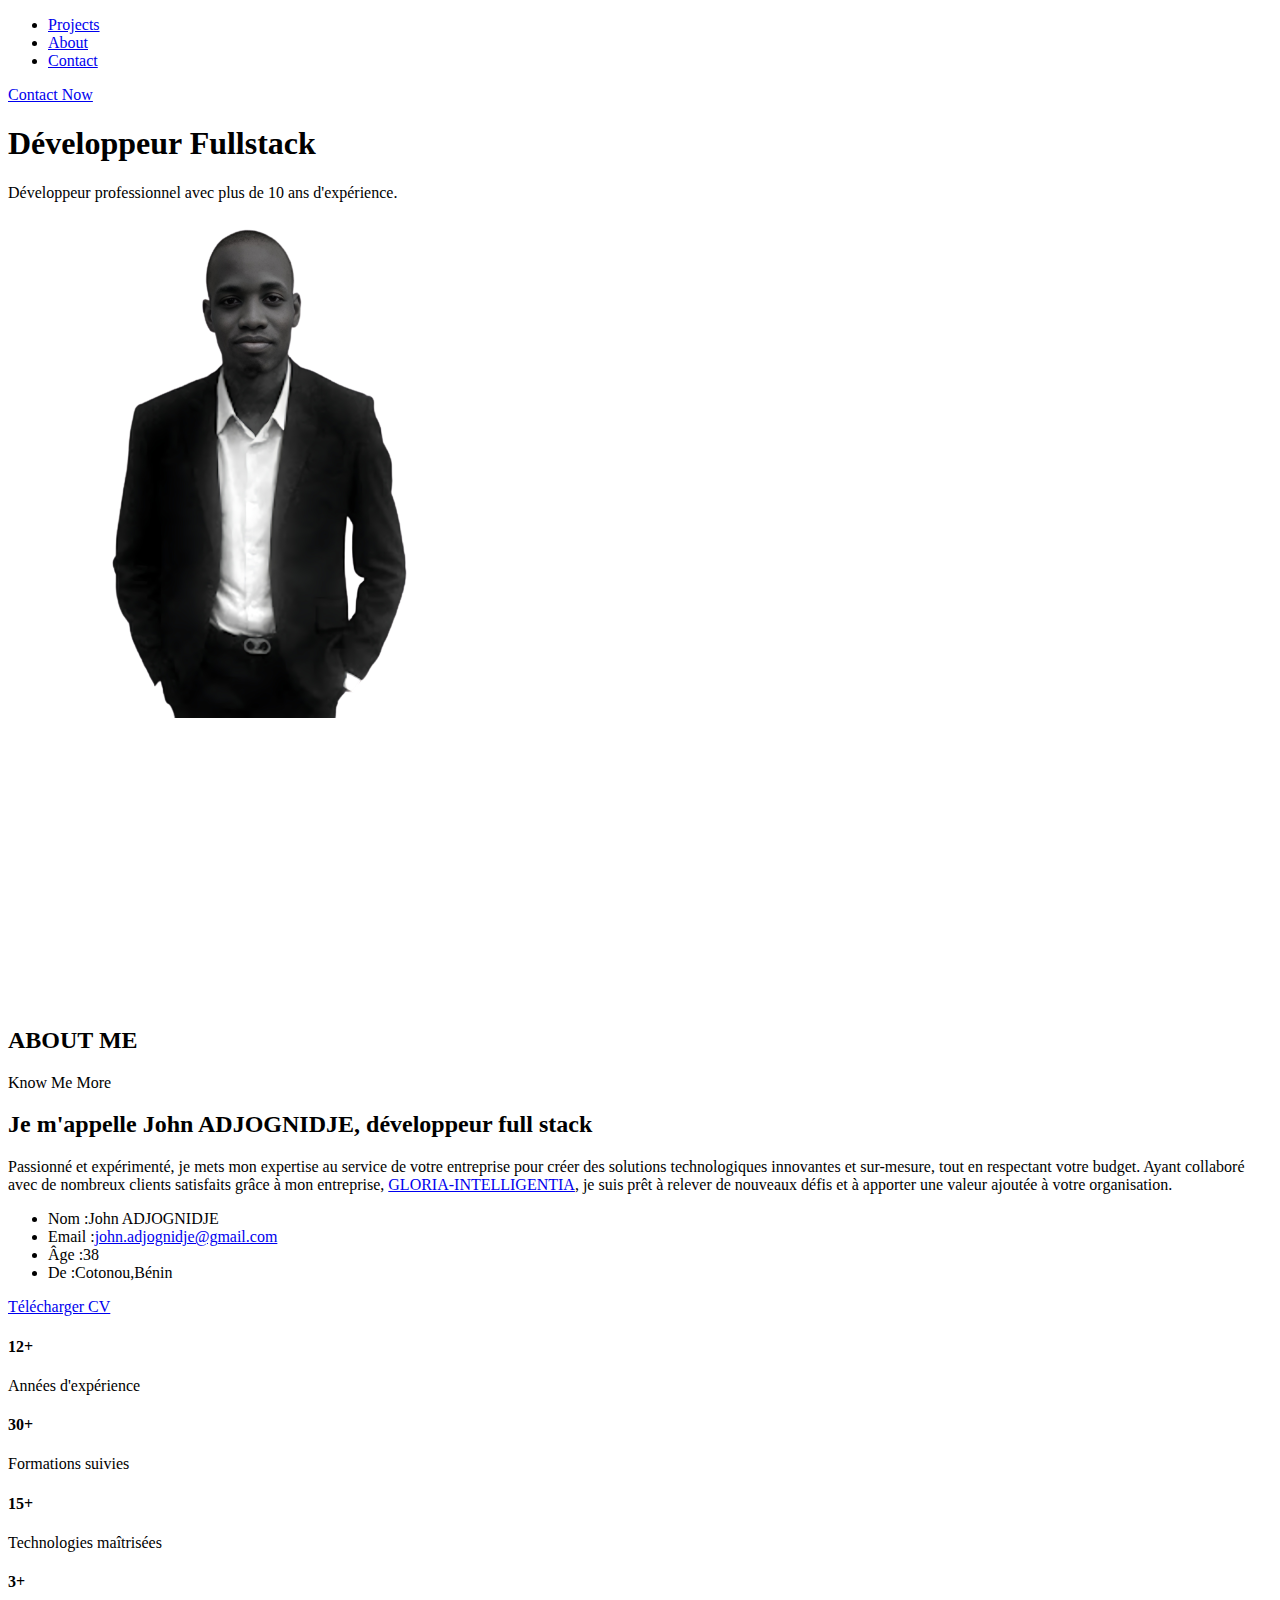
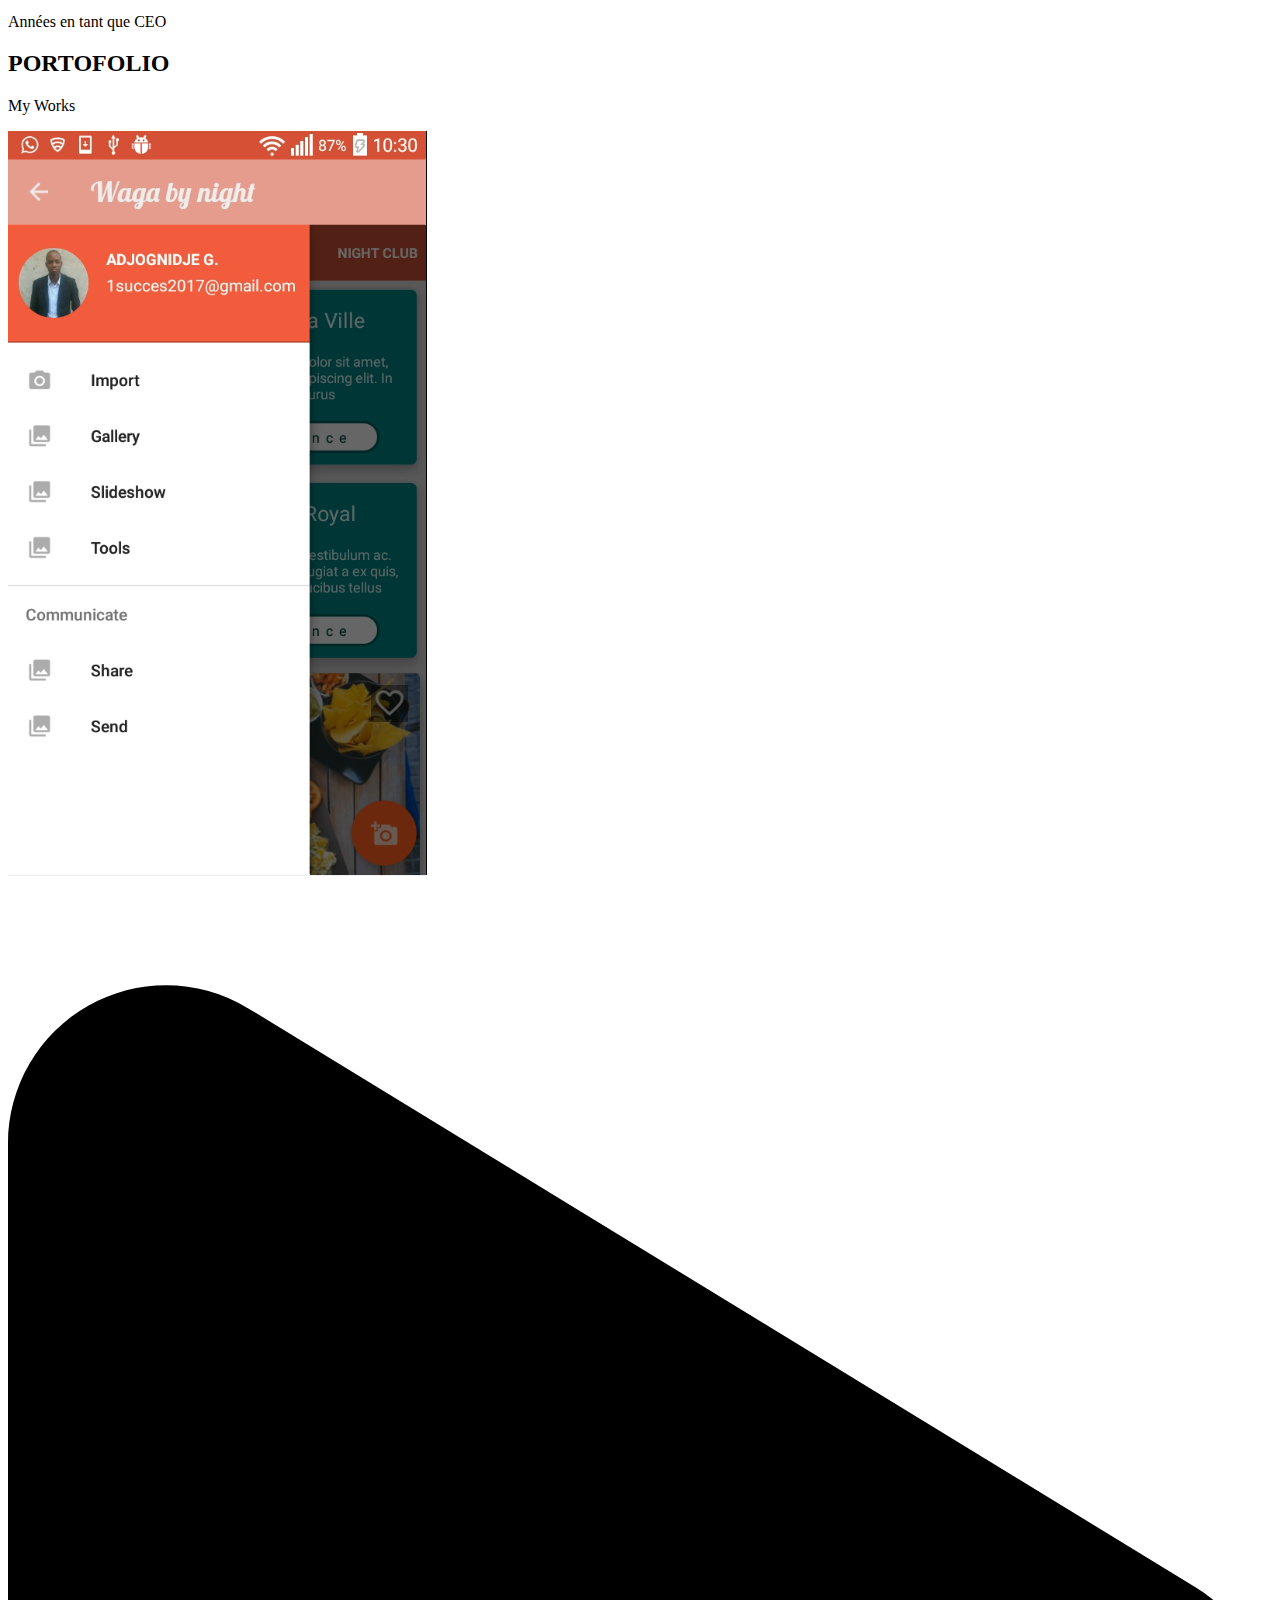
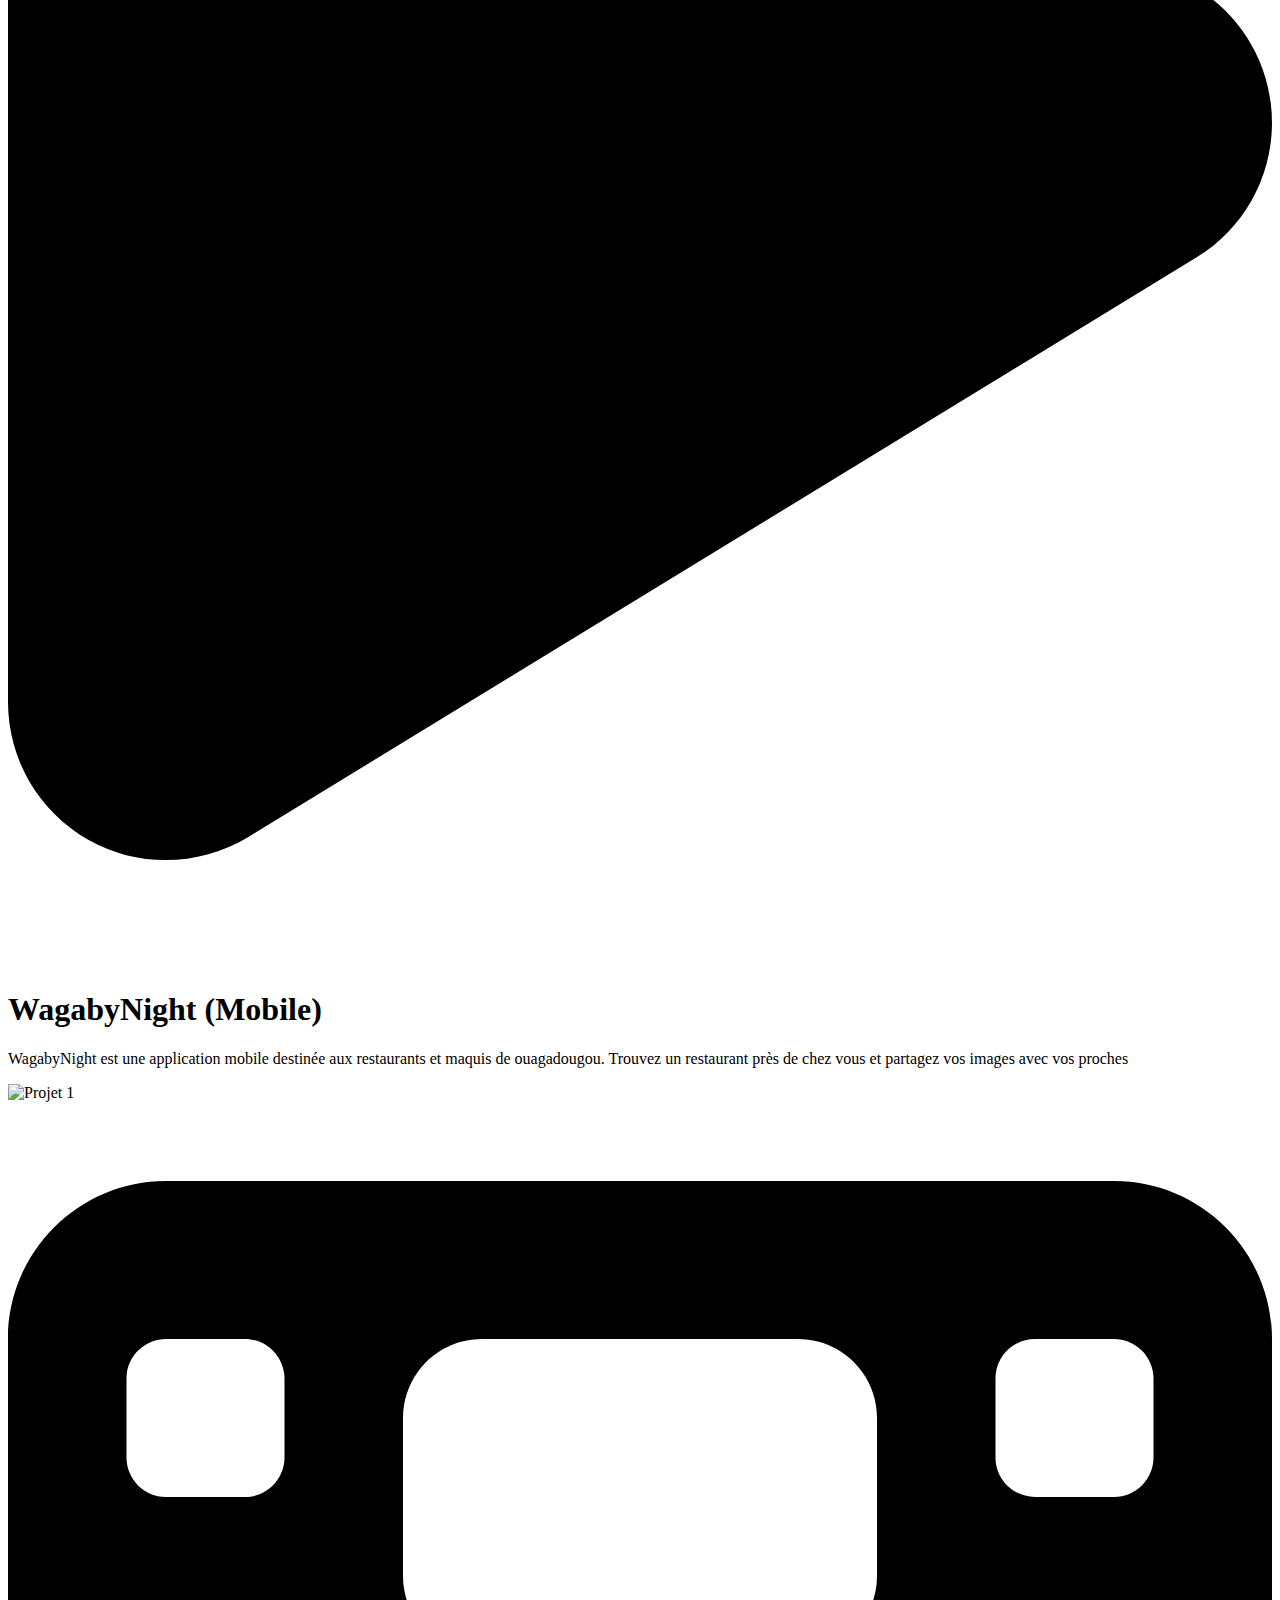
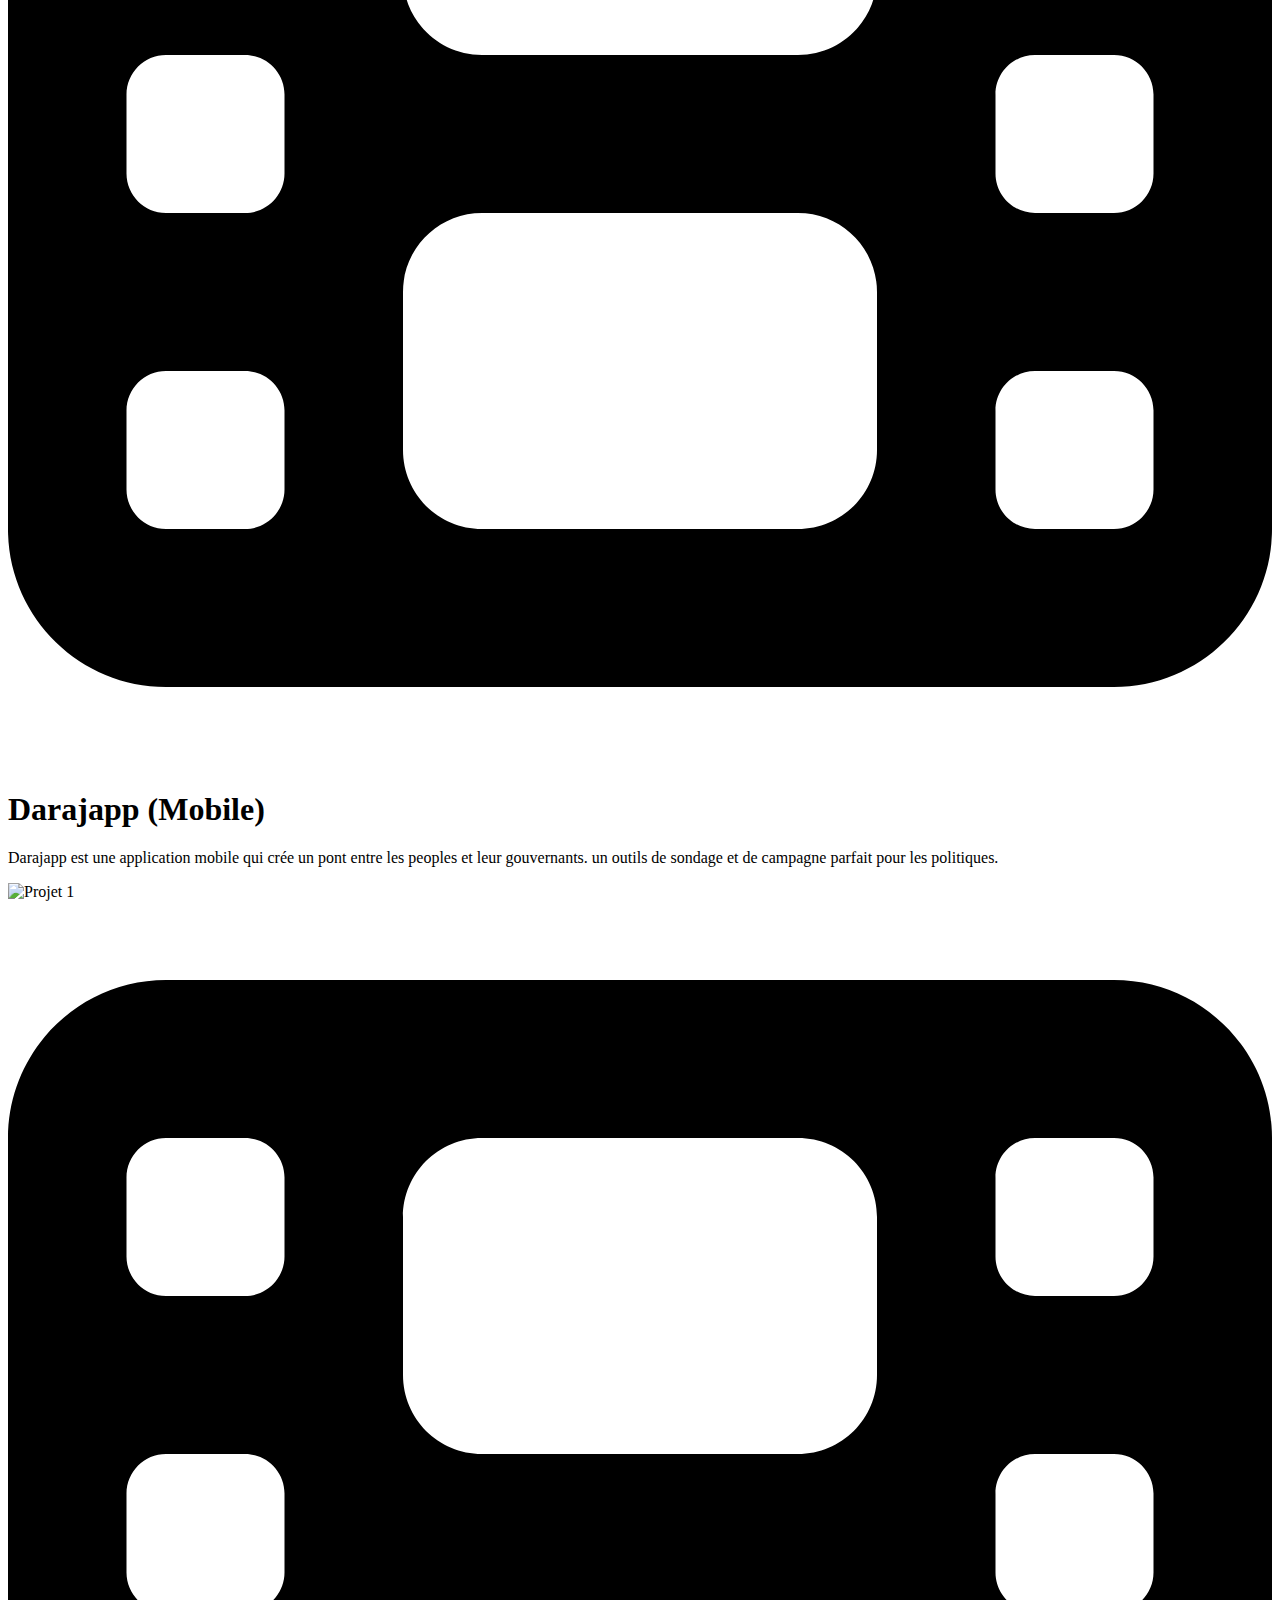
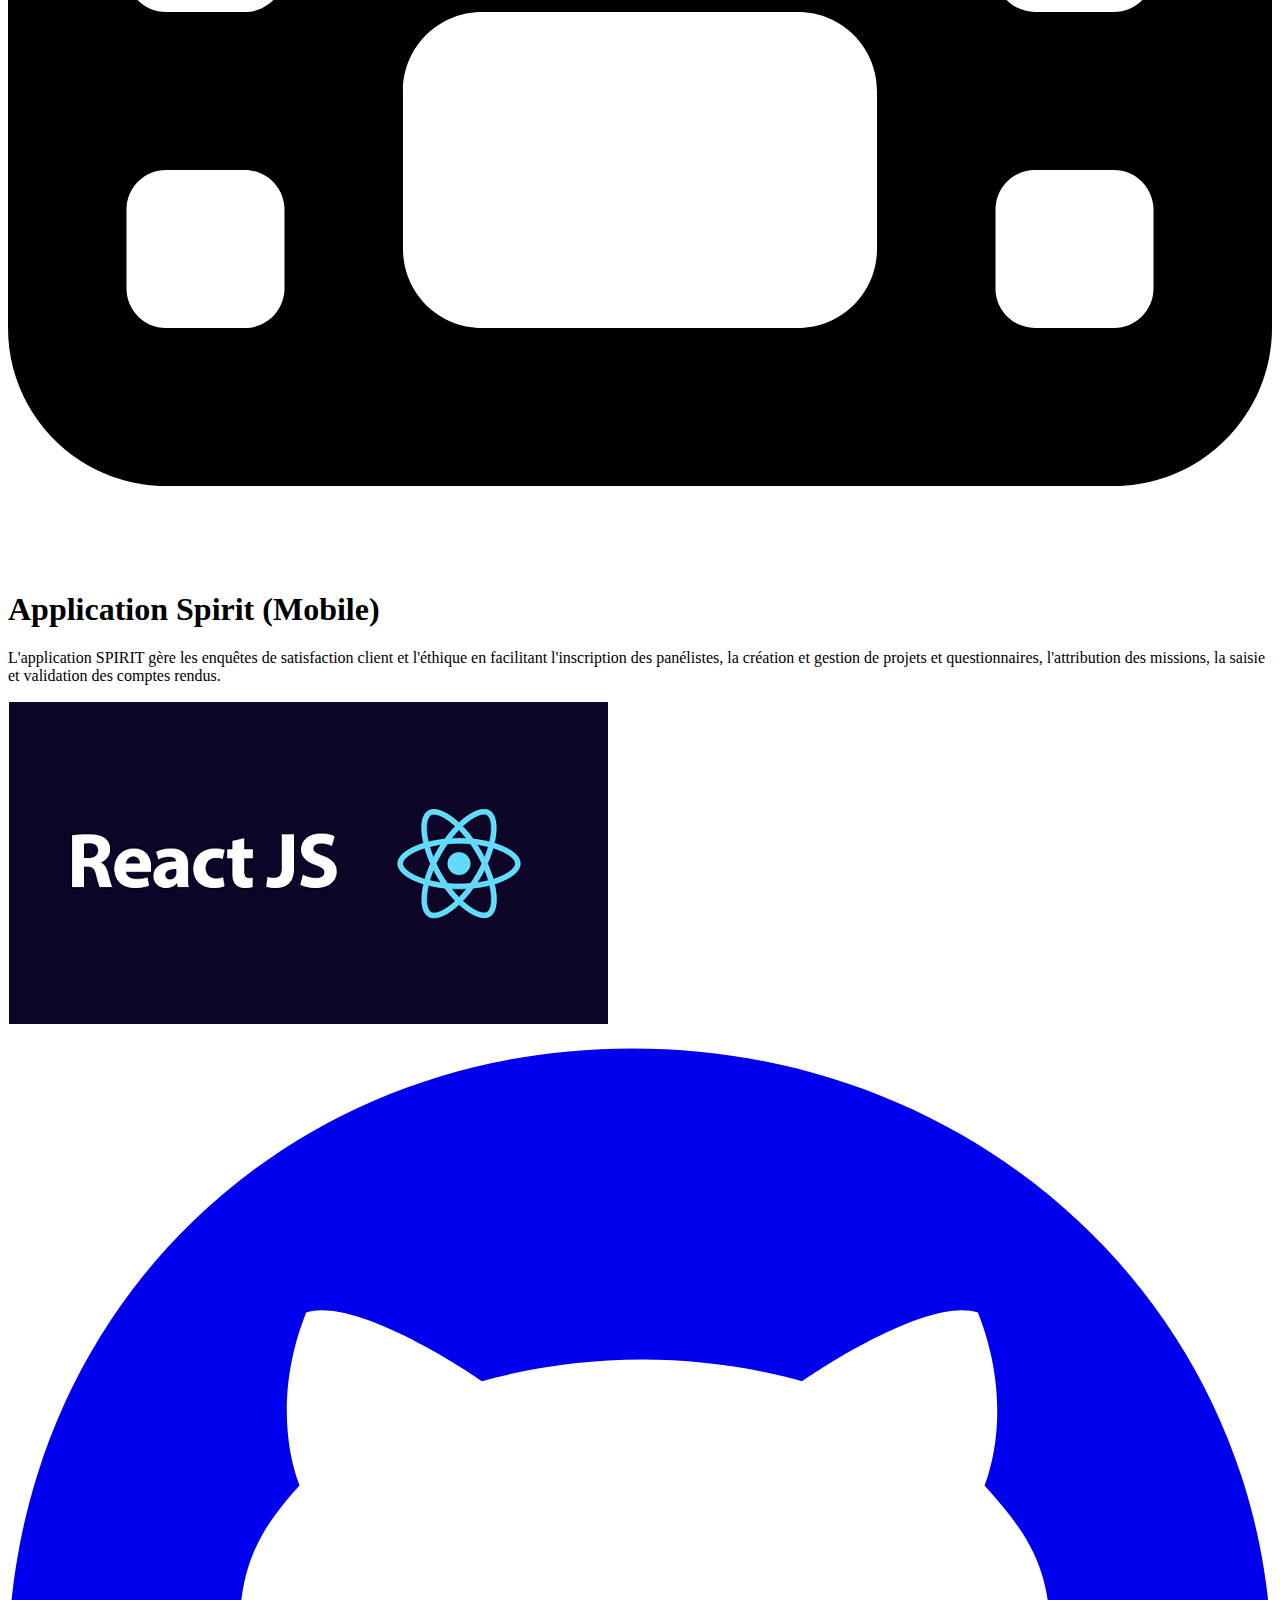
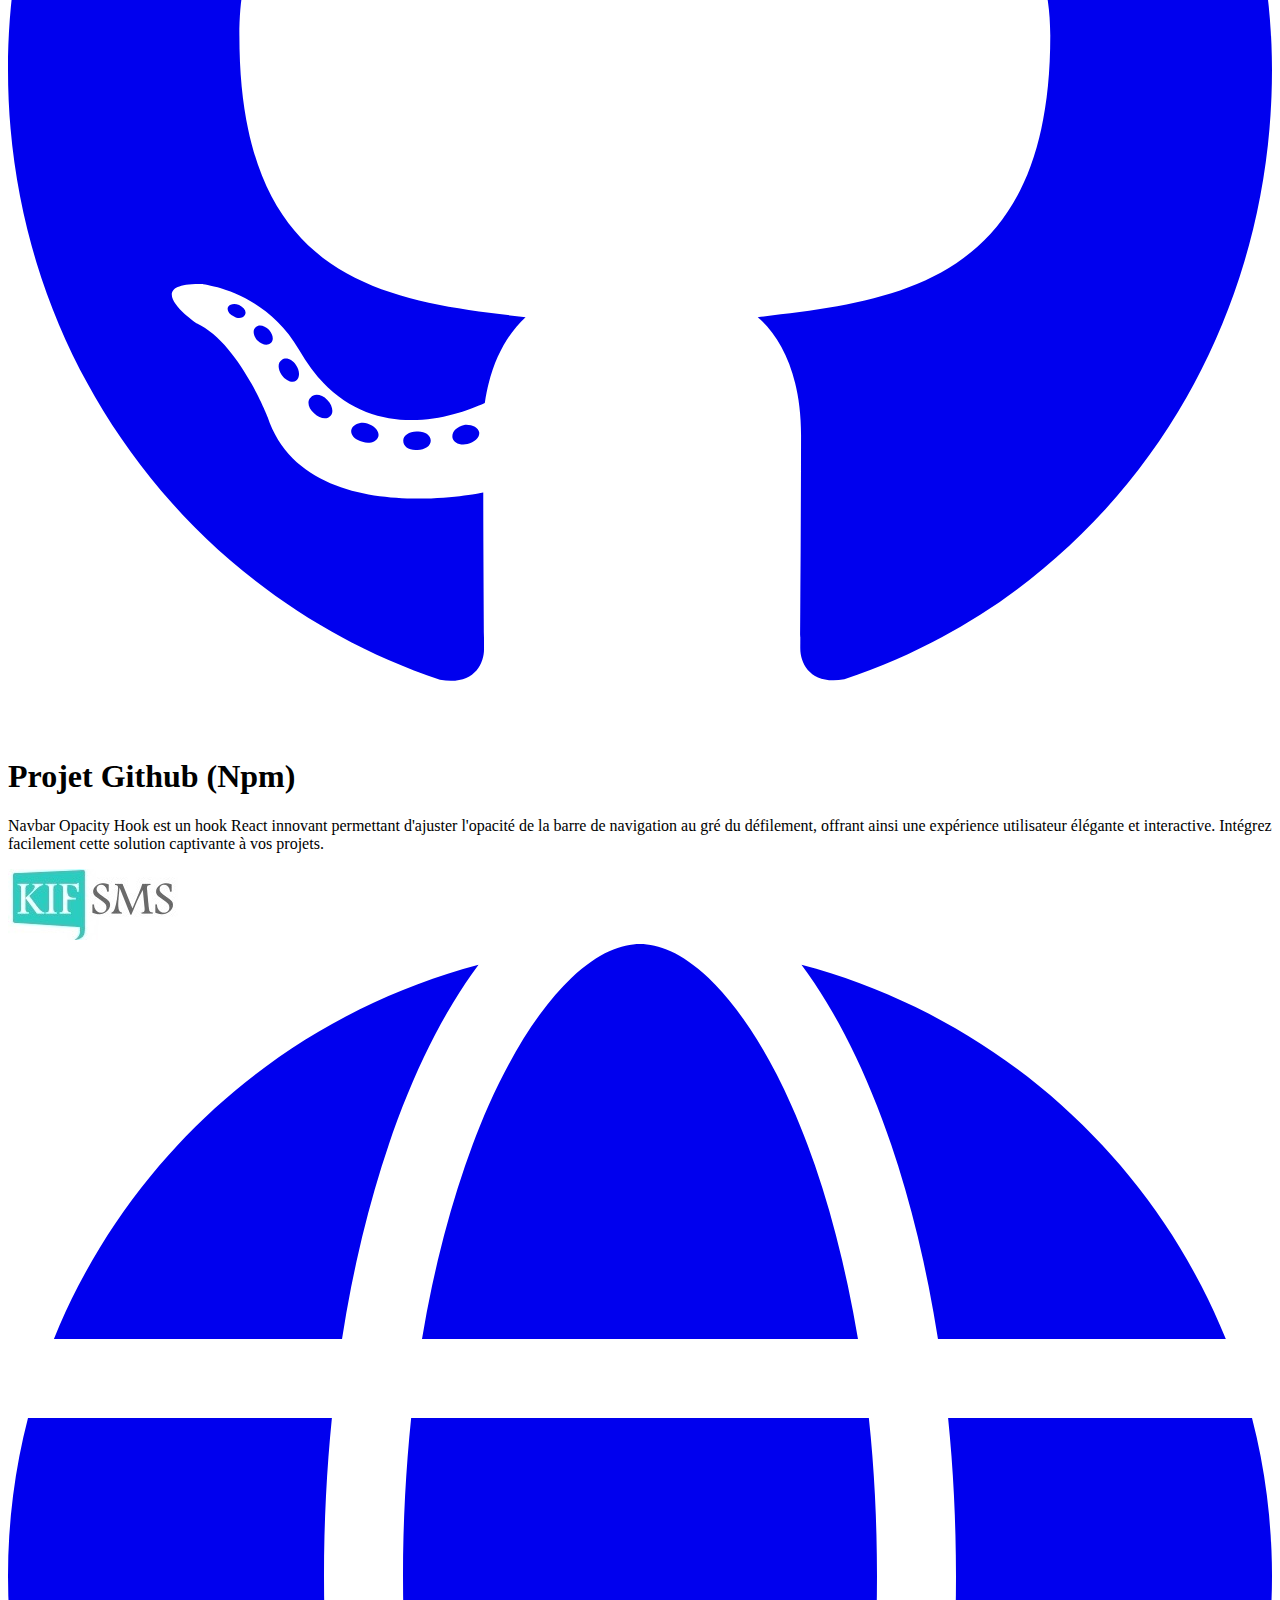
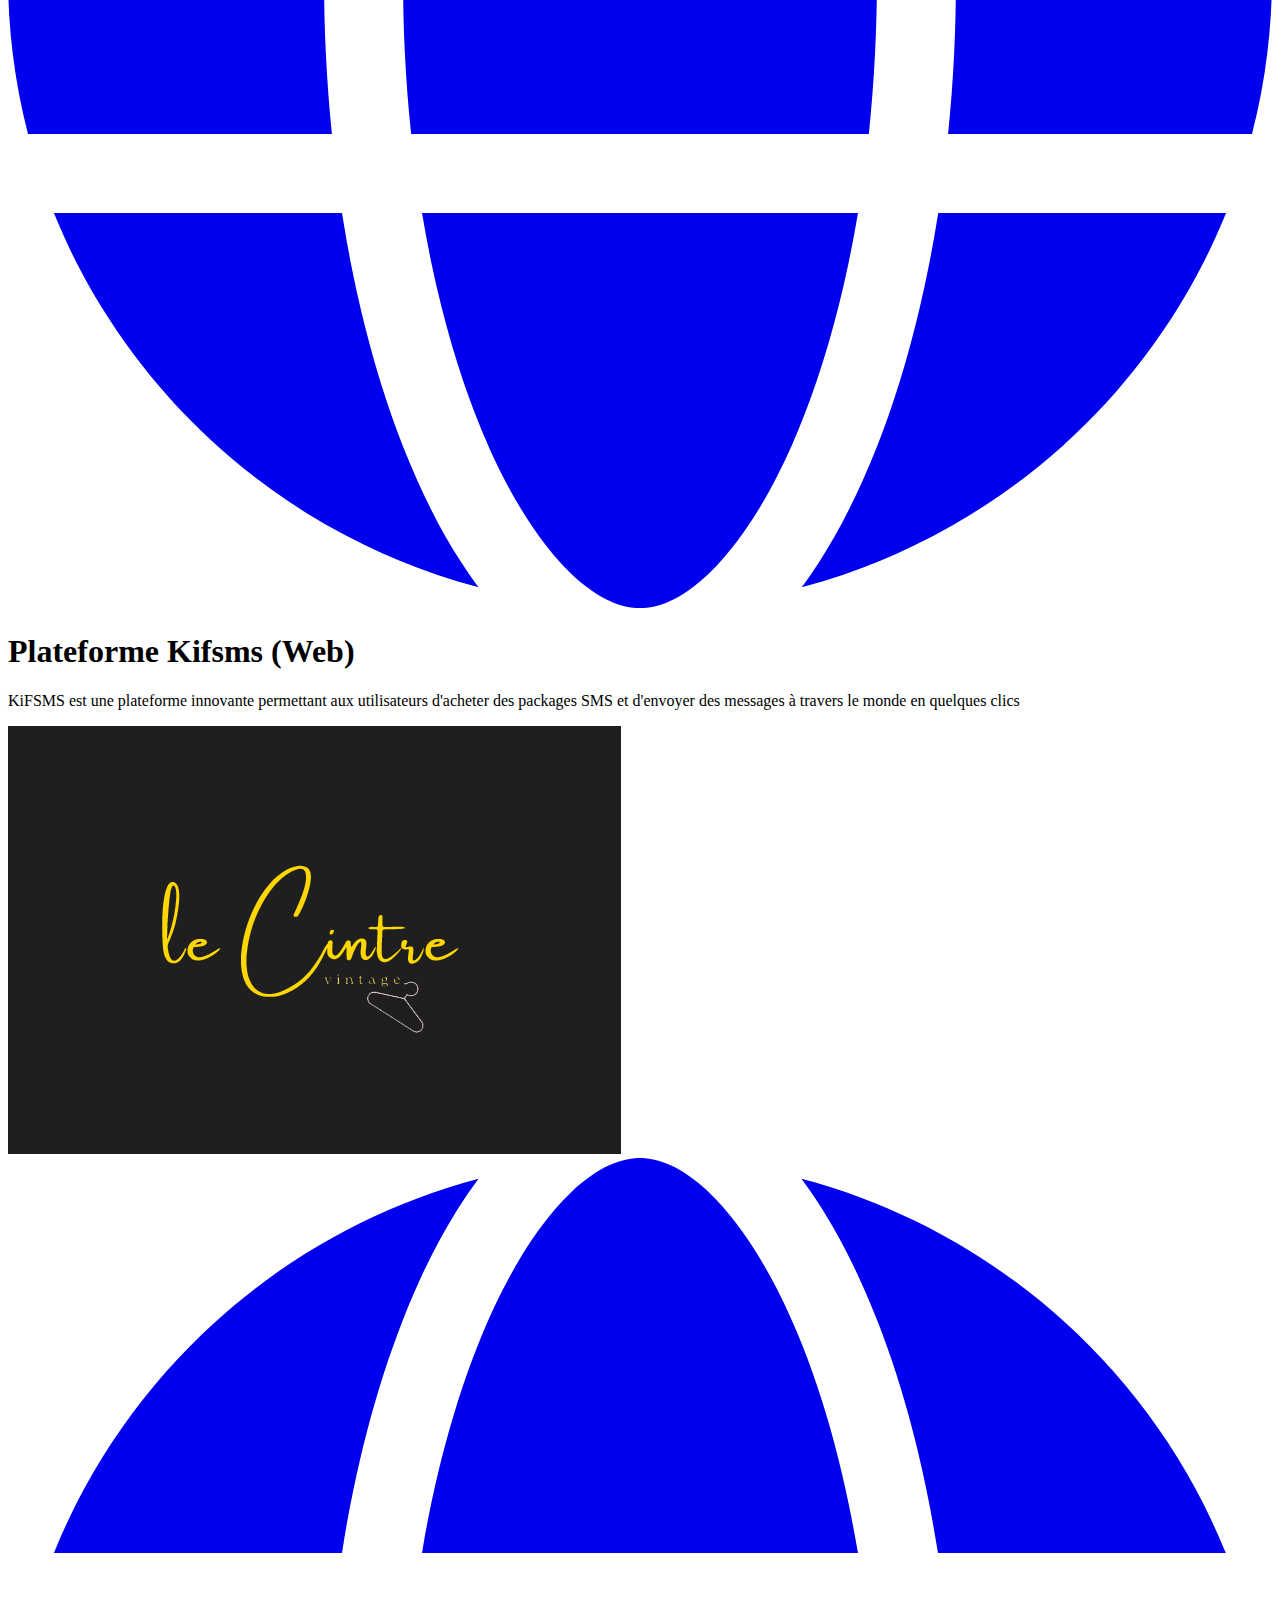
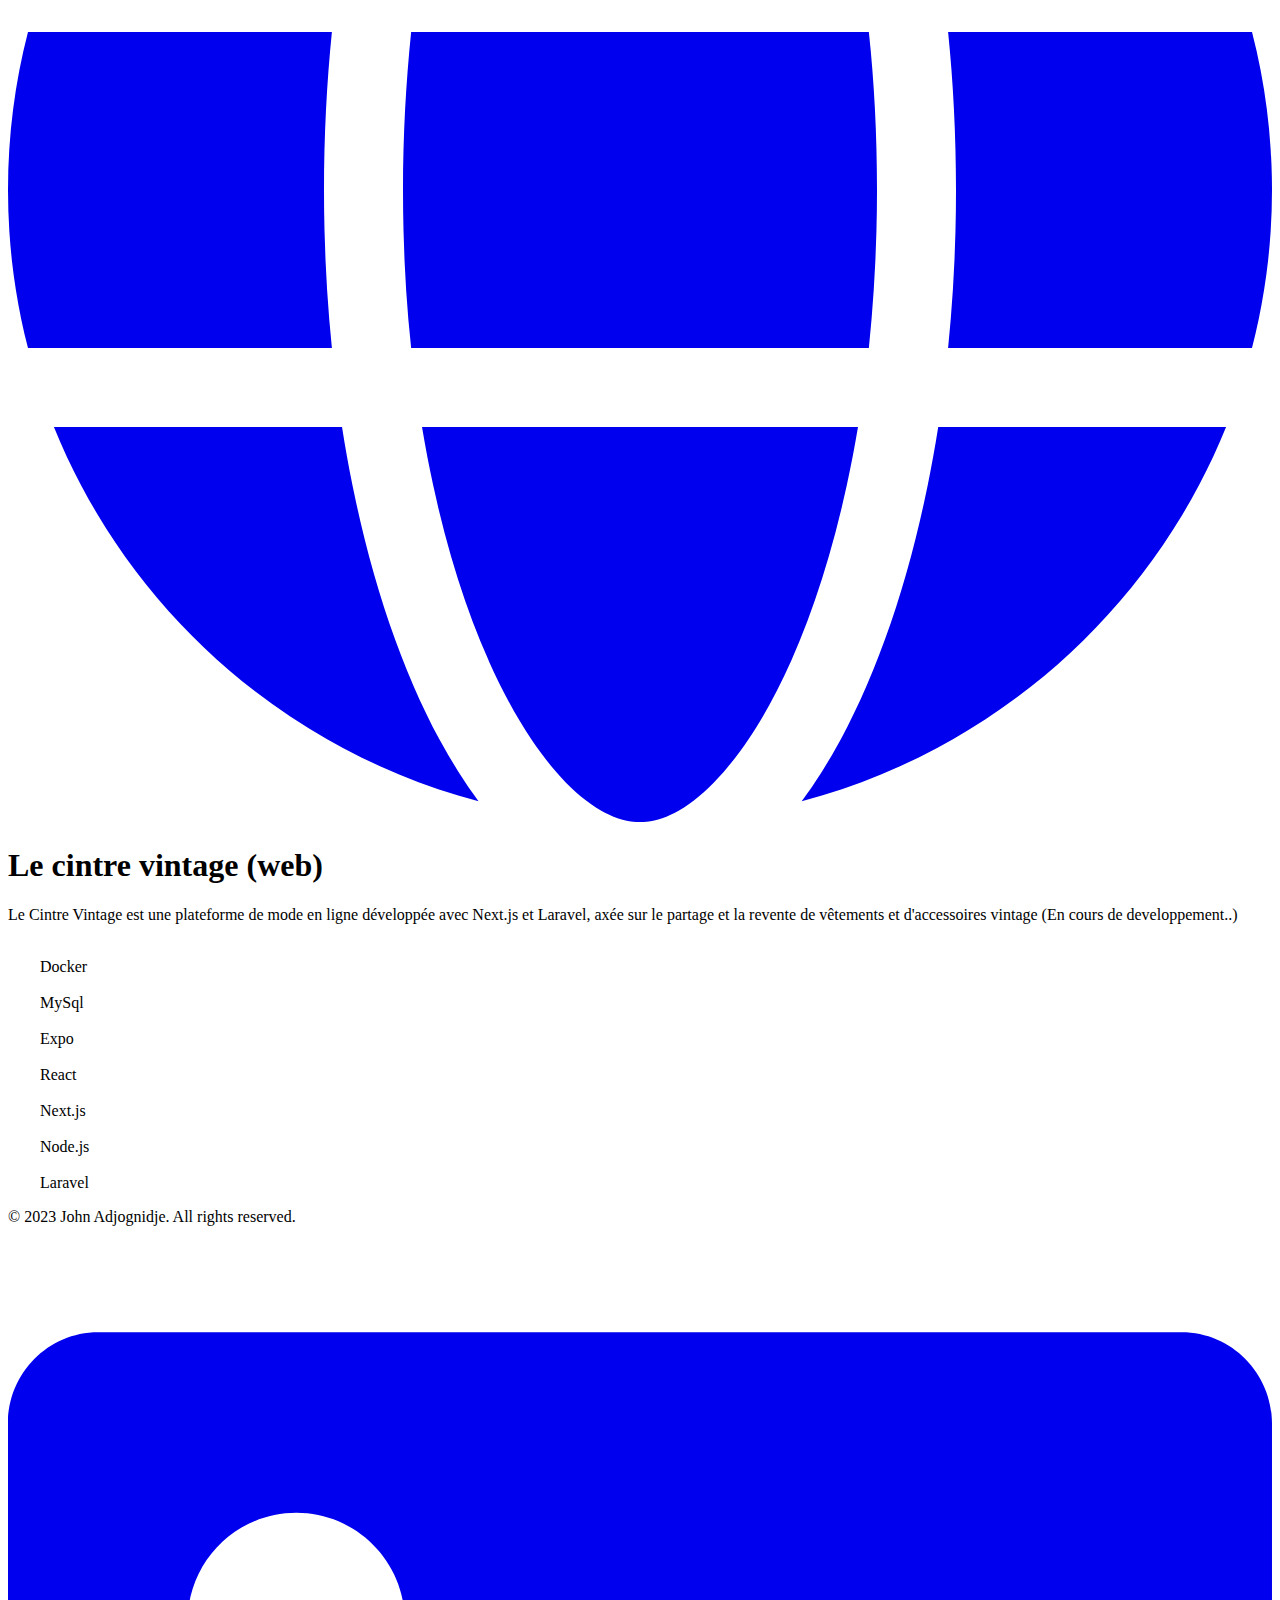
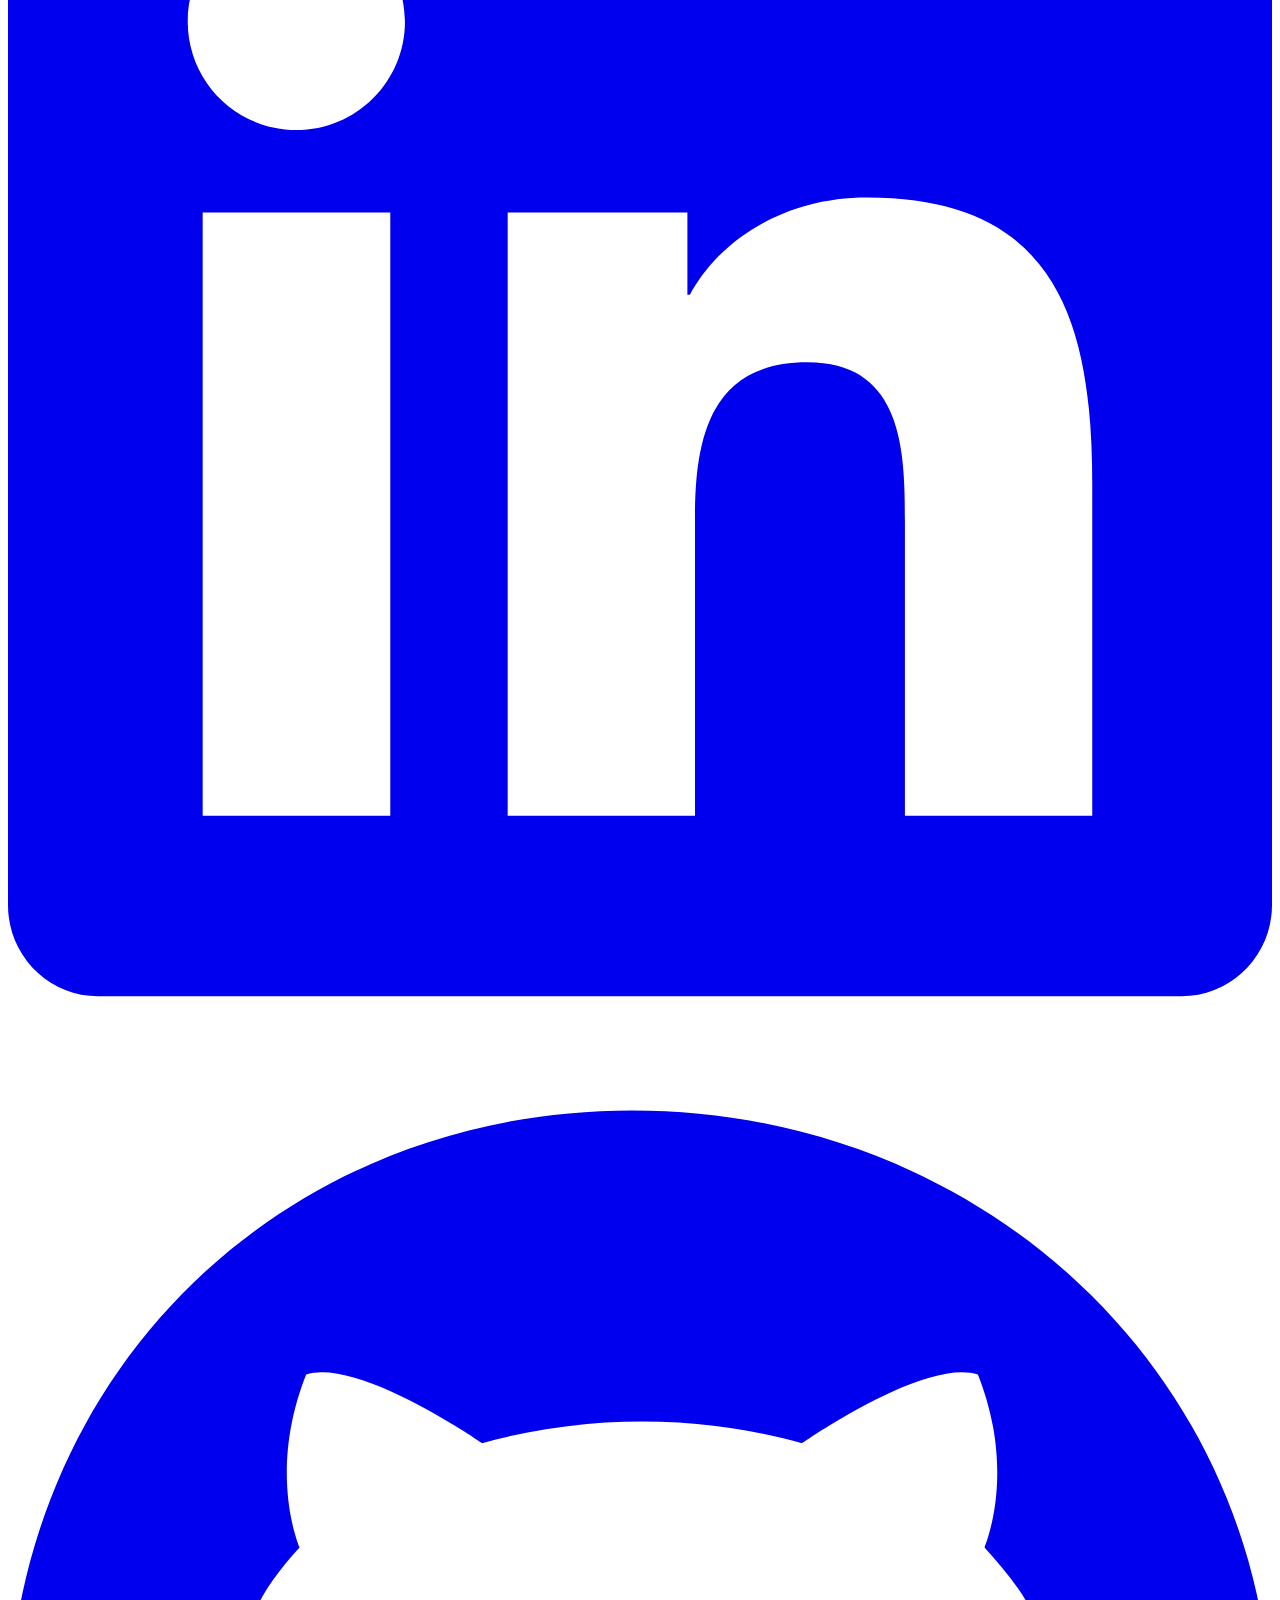
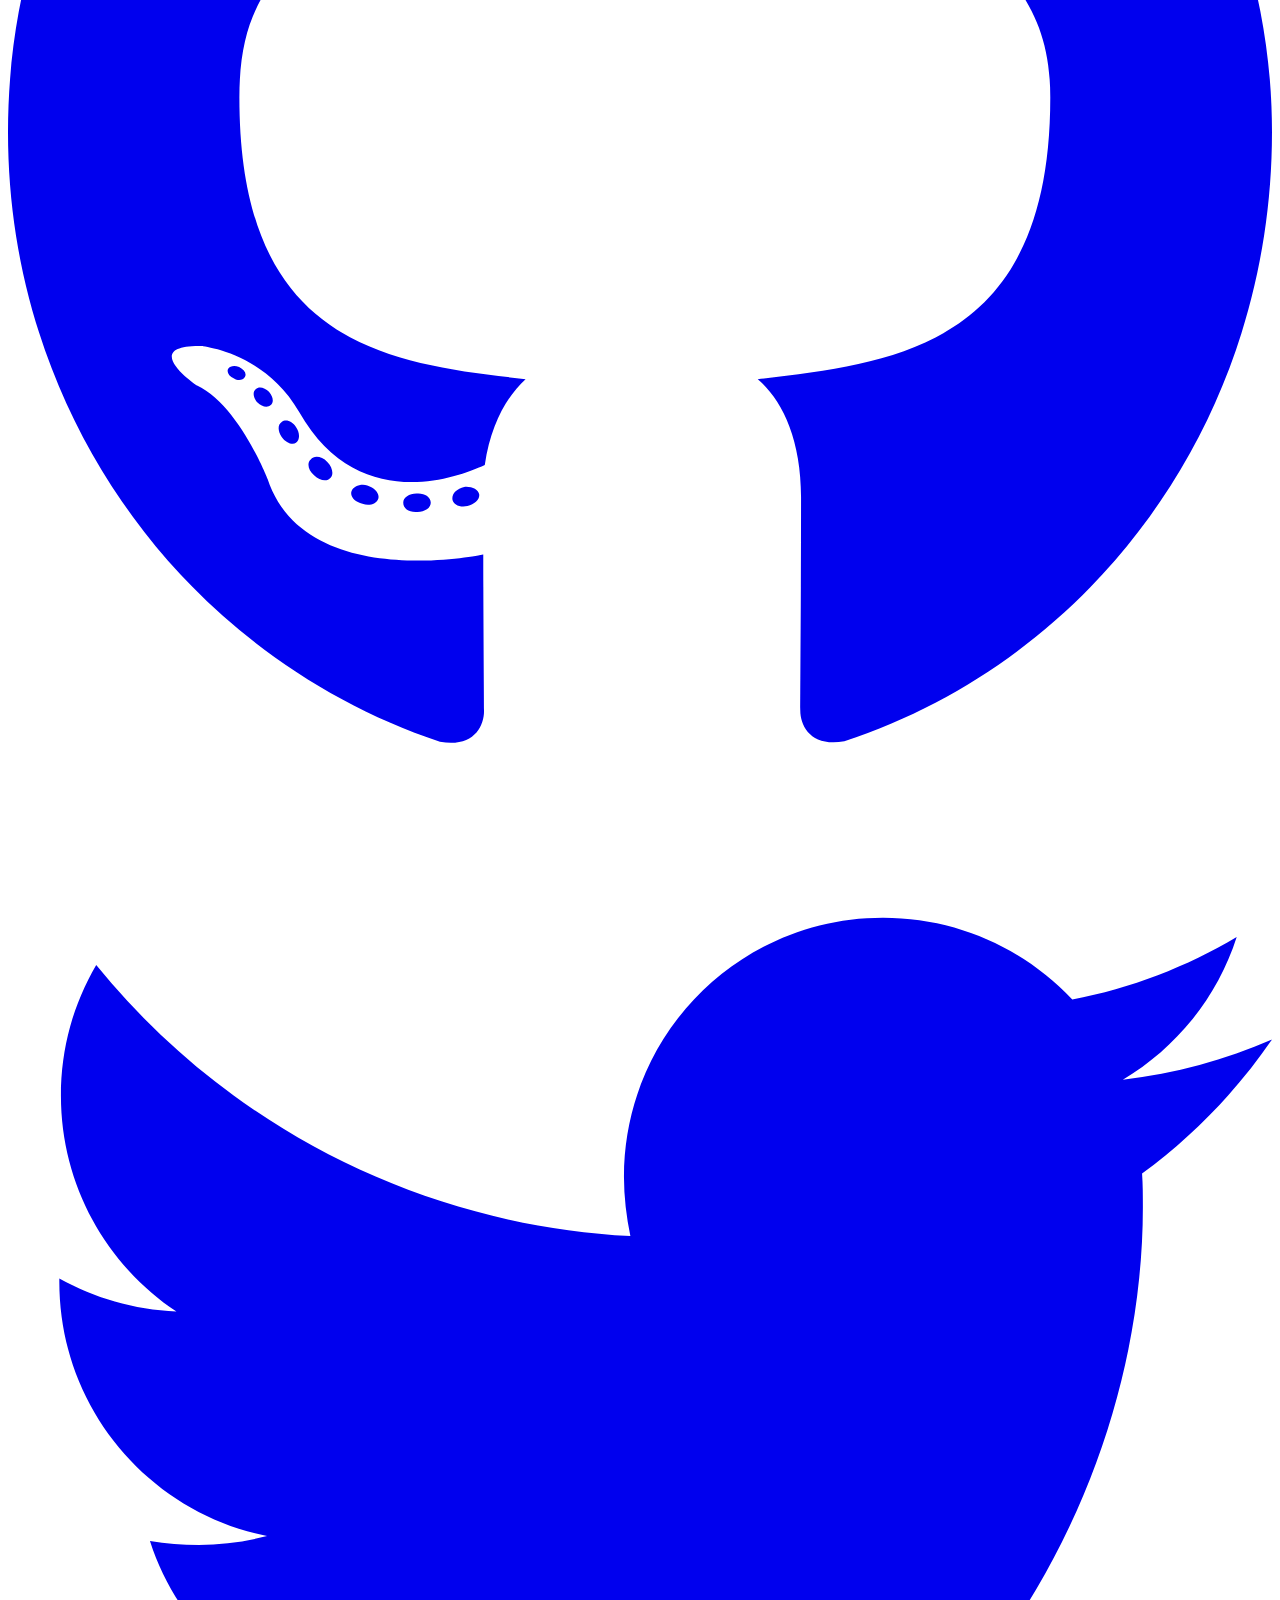
==== index.html @ 30124f3a "Add files via upload" ====
<!DOCTYPE html><html><head><meta charSet="utf-8"/><meta name="viewport" content="width=device-width"/><meta name="next-head-count" content="2"/><link rel="preload" href="/_next/static/css/e44949f94d7ec589.css" as="style"/><link rel="stylesheet" href="/_next/static/css/e44949f94d7ec589.css" data-n-g=""/><link rel="preload" href="/_next/static/css/59c014ed6fe77073.css" as="style"/><link rel="stylesheet" href="/_next/static/css/59c014ed6fe77073.css" data-n-p=""/><noscript data-n-css=""></noscript><script defer="" nomodule="" src="/_next/static/chunks/polyfills-c67a75d1b6f99dc8.js"></script><script src="/_next/static/chunks/webpack-d7295055d15cb6d3.js" defer=""></script><script src="/_next/static/chunks/framework-2c79e2a64abdb08b.js" defer=""></script><script src="/_next/static/chunks/main-2f7c9761d58c33d5.js" defer=""></script><script src="/_next/static/chunks/pages/_app-2693df6816dcb958.js" defer=""></script><script src="/_next/static/chunks/c16184b3-6a3f07cdad072a78.js" defer=""></script><script src="/_next/static/chunks/2cca2479-d8a8bb597246d7ed.js" defer=""></script><script src="/_next/static/chunks/100-b04165c6ba4f9a5c.js" defer=""></script><script src="/_next/static/chunks/pages/index-62d733895299ab93.js" defer=""></script><script src="/_next/static/JCFxBelRoUX_r_u2JAF01/_buildManifest.js" defer=""></script><script src="/_next/static/JCFxBelRoUX_r_u2JAF01/_ssgManifest.js" defer=""></script></head><body><div id="root"><div id="__next"><div class="flex flex-col items-center justify-center min-h-screen"><header style="background-color:rgba(0, 0, 0, 0)" class="flex flex-col items-center py-4 bg-gray-800 z-50 text-white top-0 fixed justify-center w-full flex-1  text-center"><div class="container mx-auto px-4 sm:px-8"><div class="flex justify-between items-center"><nav><ul class="flex space-x-4"><li><a href="#projects" class="hover:text-gray-300">Projects</a></li><li><a href="#about" class="hover:text-gray-300">About</a></li><li><a href="#contact" class="hover:text-gray-300">Contact</a></li></ul></nav><a href="#contact" class="bg-blue-600 text-white px-4 py-2 rounded hover:bg-blue-700">Contact Now</a></div></div></header><main class="flex flex-col items-center justify-center w-full flex-1  text-center lg:text-left"><section class="pt-12 bg-cover bg-no-repeat   w-full  bg-[url(&#x27;/landing.jpg&#x27;)]"><div class=" mx-auto sm:px-20 px-10 relative"><div class="flex items-center pt-24 sm:pt-0 "><div><h1 class="sm:text-2xl text-lg text-white font-semibold  mb-4">Développeur Fullstack</h1><h2 id="nameit" class="lg:text-8xl text-3xl  text-white font-bold mb-4"></h2><p class="text-white sm:text-xl text-sm mb-8 sm:mb-0">Développeur professionnel avec plus de 10 ans d&#x27;expérience.</p></div><div class="ml-auto hidden lg:block"><img src="/john.png" alt="John" class="object-cover"/></div></div><svg class="absolute left-0 bottom-3 hidden lg:block" xmlns="http://www.w3.org/2000/svg" viewBox="0 0 1440 320"><path fill="#ffffff" fill-opacity="1" d="M0,256L120,266.7C240,277,480,299,720,304C960,309,1200,299,1320,293.3L1440,288L1440,320L1320,320C1200,320,960,320,720,320C480,320,240,320,120,320L0,320Z"></path></svg><div class="absolute hidden lg:block left-0 w-full h-5 bottom-0 bg-white"></div></div></section><section><div class="container mx-auto px-4 pt-5 sm:pt-0 lg:px-20"><div class="relative flex flex-col items-center mb-5"><h2 class="sm:text-8xl text-6xl text-center text-uppercase font-bold w-full mb-0 text-gray opacity-10">ABOUT ME</h2><div class="absolute w-full sm:top-8 top-3 self-center text-center"><p class="sm:text-3xl text-xl text-gray-800 font-semibold mb-0 text-dark inline-block">Know Me More</p><div class="heading-separator-line border-b-4 border-blue-600 w-16 mx-auto mt-1"></div></div></div><div class="flex flex-wrap -mx-4"><div class="w-full lg:w-7/12 xl:w-8/12 px-4 text-center lg:text-left"><h2 class="text-2xl font-semibold mb-3">Je m&#x27;appelle<!-- --> <span class="text-blue-600">John ADJOGNIDJE,</span> <!-- -->développeur full stack</h2><p class="text-justify">Passionné et expérimenté, je mets mon expertise au service
                    de votre entreprise pour créer des solutions technologiques
                    innovantes et sur-mesure, tout en respectant votre budget.
                    Ayant collaboré avec de nombreux clients satisfaits grâce à
                    mon entreprise<!-- -->,<!-- --> <a href="https://gloria-intelligentia.com" target="_blank" rel="noopener noreferrer" class="font-bold text-blue-600 hover:text-blue-800">GLORIA-INTELLIGENTIA</a>, <!-- -->je suis prêt à relever de nouveaux défis et à apporter une
                    valeur ajoutée à votre organisation<!-- -->.</p></div><div class="w-full lg:w-5/12 xl:w-4/12 px-4"><div class="pl-0 sm:pt-0 pt-3 lg:pl-16"><ul class="list-none text-left  space-y-1"><li><span class="font-semibold mr-2">Nom :</span>John ADJOGNIDJE</li><li><span class="font-semibold mr-2">Email :</span><a href="mailto:john.adjognidje@gmail.com" class="text-blue-600">john.adjognidje@gmail.com</a></li><li><span class="font-semibold mr-2">Âge :</span>38</li><li class="border-0"><span class="font-semibold mr-2">De :</span>Cotonou,<!-- -->Bénin</li></ul><a href="/path/to/your/resume.pdf" download="" class="mt-4 inline-block bg-blue-600 text-white py-2 px-4 rounded-full">Télécharger CV</a></div></div></div><div class="mt-5 border-t border-b py-5"><div class="flex flex-wrap -mx-4 space-y-8 sm:space-y-0"><div class="w-full md:w-1/2 lg:w-1/4 px-4"><div class="text-center"><h4 class="text-4xl mb-0 text-gray-500"><span>12</span>+</h4><p class="mb-0">Années d&#x27;expérience</p></div></div><div class="w-full md:w-1/2 lg:w-1/4 px-4"><div class="text-center"><h4 class="text-4xl mb-0 text-gray-500"><span>30</span>+</h4><p class="mb-0">Formations suivies</p></div></div><div class="w-full md:w-1/2 lg:w-1/4 px-4"><div class="text-center"><h4 class="text-4xl mb-0 text-gray-500"><span>15</span>+</h4><p class="mb-0">Technologies maîtrisées</p></div></div><div class="w-full md:w-1/2 lg:w-1/4 px-4"><div class="text-center"><h4 class="text-4xl mb-0 text-gray-500"><span>3</span>+</h4><p class="mb-0">Années en tant que CEO</p></div></div></div></div></div></section><section class="bg-gray-100 w-full"><div class="container mx-auto px-4  "><div class="relative flex flex-col items-center mb-5"><h2 class="sm:text-8xl text-6xl text-center text-uppercase font-bold w-full mb-0 text-gray opacity-10">PORTOFOLIO</h2><div class="absolute w-full sm:top-8 top-3 self-center text-center"><p class="sm:text-3xl text-xl text-gray-800 font-semibold mb-0 text-dark inline-block">My Works</p><div class="heading-separator-line border-b-4 border-blue-600 w-16 mx-auto mt-1"></div></div></div><div class="flex flex-col sm:flex-row justify-center mt-12 space-y-2 sm:space-y-0 sm:space-x-2"><div class="sm:w-1/3"><div class="bg-white shadow-lg rounded-lg h-full px-4 py-6"><div class="flex justify-center relative"><img src="/wagabynight.png" alt="Projet 1" class="w-32 h-32 object-cover rounded-full"/><div class="absolute top-0 w-32 h-32 flex items-center justify-center bg-black bg-opacity-50 rounded-full"><svg aria-hidden="true" focusable="false" data-prefix="fas" data-icon="play" class="svg-inline--fa fa-play text-white text-4xl transition-all duration-200 ease-in-out hover:text-sky-500 active:text-blue-500 hover:shadow-sm active:shadow-lg cursor-pointer" role="img" xmlns="http://www.w3.org/2000/svg" viewBox="0 0 384 512"><path fill="currentColor" d="M73 39c-14.8-9.1-33.4-9.4-48.5-.9S0 62.6 0 80V432c0 17.4 9.4 33.4 24.5 41.9s33.7 8.1 48.5-.9L361 297c14.3-8.7 23-24.2 23-41s-8.7-32.2-23-41L73 39z"></path></svg></div></div><div class="mt-6"><h1 class="text-xl font-bold text-center">WagabyNight (Mobile)</h1><p class="text-center text-gray-600">WagabyNight est une application mobile destinée aux restaurants et maquis de ouagadougou. Trouvez un restaurant près de chez vous et partagez vos images avec vos proches</p></div></div></div><div class="sm:w-1/3"><div class="bg-white shadow-lg rounded-lg h-full px-4 py-6"><div class="flex justify-center relative"><img src="/darajap/1.png" alt="Projet 1" class="w-32 h-32 object-cover rounded-full"/><div class="absolute top-0 w-32 h-32 flex items-center justify-center bg-black bg-opacity-50 rounded-full"><svg aria-hidden="true" focusable="false" data-prefix="fas" data-icon="film" class="svg-inline--fa fa-film text-white text-4xl transition-all duration-200 ease-in-out hover:text-sky-500 active:text-blue-500 hover:shadow-sm active:shadow-lg cursor-pointer" role="img" xmlns="http://www.w3.org/2000/svg" viewBox="0 0 512 512"><path fill="currentColor" d="M0 96C0 60.7 28.7 32 64 32H448c35.3 0 64 28.7 64 64V416c0 35.3-28.7 64-64 64H64c-35.3 0-64-28.7-64-64V96zM48 368v32c0 8.8 7.2 16 16 16H96c8.8 0 16-7.2 16-16V368c0-8.8-7.2-16-16-16H64c-8.8 0-16 7.2-16 16zm368-16c-8.8 0-16 7.2-16 16v32c0 8.8 7.2 16 16 16h32c8.8 0 16-7.2 16-16V368c0-8.8-7.2-16-16-16H416zM48 240v32c0 8.8 7.2 16 16 16H96c8.8 0 16-7.2 16-16V240c0-8.8-7.2-16-16-16H64c-8.8 0-16 7.2-16 16zm368-16c-8.8 0-16 7.2-16 16v32c0 8.8 7.2 16 16 16h32c8.8 0 16-7.2 16-16V240c0-8.8-7.2-16-16-16H416zM48 112v32c0 8.8 7.2 16 16 16H96c8.8 0 16-7.2 16-16V112c0-8.8-7.2-16-16-16H64c-8.8 0-16 7.2-16 16zM416 96c-8.8 0-16 7.2-16 16v32c0 8.8 7.2 16 16 16h32c8.8 0 16-7.2 16-16V112c0-8.8-7.2-16-16-16H416zM160 128v64c0 17.7 14.3 32 32 32H320c17.7 0 32-14.3 32-32V128c0-17.7-14.3-32-32-32H192c-17.7 0-32 14.3-32 32zm32 160c-17.7 0-32 14.3-32 32v64c0 17.7 14.3 32 32 32H320c17.7 0 32-14.3 32-32V320c0-17.7-14.3-32-32-32H192z"></path></svg></div></div><div class="mt-6"><h1 class="text-xl font-bold text-center">Darajapp (Mobile)</h1><p class="text-center text-gray-600">Darajapp est une application mobile qui crée un pont entre les peoples et leur gouvernants. un outils de sondage et de campagne parfait pour les politiques.</p></div></div></div><div class="sm:w-1/3"><div class="bg-white shadow-lg rounded-lg h-full px-4 py-6"><div class="flex justify-center relative"><img src="/spirit/1.jpeg" alt="Projet 1" class="w-32 h-32 object-cover rounded-full"/><div class="absolute top-0 w-32 h-32 flex items-center justify-center bg-black bg-opacity-50 rounded-full"><svg aria-hidden="true" focusable="false" data-prefix="fas" data-icon="film" class="svg-inline--fa fa-film text-white text-4xl transition-all duration-200 ease-in-out hover:text-sky-500 active:text-blue-500 hover:shadow-sm active:shadow-lg cursor-pointer" role="img" xmlns="http://www.w3.org/2000/svg" viewBox="0 0 512 512"><path fill="currentColor" d="M0 96C0 60.7 28.7 32 64 32H448c35.3 0 64 28.7 64 64V416c0 35.3-28.7 64-64 64H64c-35.3 0-64-28.7-64-64V96zM48 368v32c0 8.8 7.2 16 16 16H96c8.8 0 16-7.2 16-16V368c0-8.8-7.2-16-16-16H64c-8.8 0-16 7.2-16 16zm368-16c-8.8 0-16 7.2-16 16v32c0 8.8 7.2 16 16 16h32c8.8 0 16-7.2 16-16V368c0-8.8-7.2-16-16-16H416zM48 240v32c0 8.8 7.2 16 16 16H96c8.8 0 16-7.2 16-16V240c0-8.8-7.2-16-16-16H64c-8.8 0-16 7.2-16 16zm368-16c-8.8 0-16 7.2-16 16v32c0 8.8 7.2 16 16 16h32c8.8 0 16-7.2 16-16V240c0-8.8-7.2-16-16-16H416zM48 112v32c0 8.8 7.2 16 16 16H96c8.8 0 16-7.2 16-16V112c0-8.8-7.2-16-16-16H64c-8.8 0-16 7.2-16 16zM416 96c-8.8 0-16 7.2-16 16v32c0 8.8 7.2 16 16 16h32c8.8 0 16-7.2 16-16V112c0-8.8-7.2-16-16-16H416zM160 128v64c0 17.7 14.3 32 32 32H320c17.7 0 32-14.3 32-32V128c0-17.7-14.3-32-32-32H192c-17.7 0-32 14.3-32 32zm32 160c-17.7 0-32 14.3-32 32v64c0 17.7 14.3 32 32 32H320c17.7 0 32-14.3 32-32V320c0-17.7-14.3-32-32-32H192z"></path></svg></div></div><div class="mt-6"><h1 class="text-xl font-bold text-center">Application Spirit (Mobile)</h1><p class="text-center text-gray-600">L&#x27;application SPIRIT gère les enquêtes de satisfaction client et l&#x27;éthique en facilitant l&#x27;inscription des panélistes, la création et gestion de projets et questionnaires, l&#x27;attribution des missions, la saisie et validation des comptes rendus.</p></div></div></div></div><div class="flex flex-col sm:flex-row justify-center mt-2 space-y-2 sm:space-y-0 sm:space-x-2"><div class="sm:w-1/3"><div class="bg-white shadow-lg rounded-lg sm:rounded-t-lg h-full px-4 py-6"><div class="flex justify-center relative"><img src="/reactjs.png" alt="Projet 1" class="w-32 h-32 object-cover rounded-full"/><div class="absolute top-0 w-32 h-32 flex items-center justify-center bg-black bg-opacity-50 rounded-full"><a href="https://github.com/adjognidje/navbar-opacity-hook" target="_blank" rel="noopener noreferrer"><svg aria-hidden="true" focusable="false" data-prefix="fab" data-icon="github" class="svg-inline--fa fa-github text-white text-4xl transition-all duration-200 ease-in-out hover:text-sky-500 active:text-blue-500 hover:shadow-sm active:shadow-lg cursor-pointer" role="img" xmlns="http://www.w3.org/2000/svg" viewBox="0 0 496 512"><path fill="currentColor" d="M165.9 397.4c0 2-2.3 3.6-5.2 3.6-3.3.3-5.6-1.3-5.6-3.6 0-2 2.3-3.6 5.2-3.6 3-.3 5.6 1.3 5.6 3.6zm-31.1-4.5c-.7 2 1.3 4.3 4.3 4.9 2.6 1 5.6 0 6.2-2s-1.3-4.3-4.3-5.2c-2.6-.7-5.5.3-6.2 2.3zm44.2-1.7c-2.9.7-4.9 2.6-4.6 4.9.3 2 2.9 3.3 5.9 2.6 2.9-.7 4.9-2.6 4.6-4.6-.3-1.9-3-3.2-5.9-2.9zM244.8 8C106.1 8 0 113.3 0 252c0 110.9 69.8 205.8 169.5 239.2 12.8 2.3 17.3-5.6 17.3-12.1 0-6.2-.3-40.4-.3-61.4 0 0-70 15-84.7-29.8 0 0-11.4-29.1-27.8-36.6 0 0-22.9-15.7 1.6-15.4 0 0 24.9 2 38.6 25.8 21.9 38.6 58.6 27.5 72.9 20.9 2.3-16 8.8-27.1 16-33.7-55.9-6.2-112.3-14.3-112.3-110.5 0-27.5 7.6-41.3 23.6-58.9-2.6-6.5-11.1-33.3 2.6-67.9 20.9-6.5 69 27 69 27 20-5.6 41.5-8.5 62.8-8.5s42.8 2.9 62.8 8.5c0 0 48.1-33.6 69-27 13.7 34.7 5.2 61.4 2.6 67.9 16 17.7 25.8 31.5 25.8 58.9 0 96.5-58.9 104.2-114.8 110.5 9.2 7.9 17 22.9 17 46.4 0 33.7-.3 75.4-.3 83.6 0 6.5 4.6 14.4 17.3 12.1C428.2 457.8 496 362.9 496 252 496 113.3 383.5 8 244.8 8zM97.2 352.9c-1.3 1-1 3.3.7 5.2 1.6 1.6 3.9 2.3 5.2 1 1.3-1 1-3.3-.7-5.2-1.6-1.6-3.9-2.3-5.2-1zm-10.8-8.1c-.7 1.3.3 2.9 2.3 3.9 1.6 1 3.6.7 4.3-.7.7-1.3-.3-2.9-2.3-3.9-2-.6-3.6-.3-4.3.7zm32.4 35.6c-1.6 1.3-1 4.3 1.3 6.2 2.3 2.3 5.2 2.6 6.5 1 1.3-1.3.7-4.3-1.3-6.2-2.2-2.3-5.2-2.6-6.5-1zm-11.4-14.7c-1.6 1-1.6 3.6 0 5.9 1.6 2.3 4.3 3.3 5.6 2.3 1.6-1.3 1.6-3.9 0-6.2-1.4-2.3-4-3.3-5.6-2z"></path></svg></a></div></div><div class="mt-6"><h1 class="text-xl font-bold text-center">Projet Github (Npm)</h1><p class="text-center text-gray-600">Navbar Opacity Hook est un hook React innovant permettant d&#x27;ajuster l&#x27;opacité de la barre de navigation au gré du défilement, offrant ainsi une expérience utilisateur élégante et interactive. Intégrez facilement cette solution captivante à vos projets.</p></div></div></div><div class="sm:w-1/3"><div class="bg-white shadow-lg rounded-lg sm:rounded-t-lg h-full px-4 py-6"><div class="flex justify-center relative"><img src="/logo_kifsms.jpg" alt="Projet 1" class="w-32 h-32 object-cover rounded-full"/><div class="absolute top-0 w-32 h-32 flex items-center justify-center bg-black bg-opacity-50 rounded-full"><a href="https://kif-sms.com" target="_blank" rel="noopener noreferrer"><svg aria-hidden="true" focusable="false" data-prefix="fas" data-icon="globe" class="svg-inline--fa fa-globe text-white text-4xl transition-all duration-200 ease-in-out hover:text-sky-500 active:text-blue-500 hover:shadow-sm active:shadow-lg cursor-pointer" role="img" xmlns="http://www.w3.org/2000/svg" viewBox="0 0 512 512"><path fill="currentColor" d="M352 256c0 22.2-1.2 43.6-3.3 64H163.3c-2.2-20.4-3.3-41.8-3.3-64s1.2-43.6 3.3-64H348.7c2.2 20.4 3.3 41.8 3.3 64zm28.8-64H503.9c5.3 20.5 8.1 41.9 8.1 64s-2.8 43.5-8.1 64H380.8c2.1-20.6 3.2-42 3.2-64s-1.1-43.4-3.2-64zm112.6-32H376.7c-10-63.9-29.8-117.4-55.3-151.6c78.3 20.7 142 77.5 171.9 151.6zm-149.1 0H167.7c6.1-36.4 15.5-68.6 27-94.7c10.5-23.6 22.2-40.7 33.5-51.5C239.4 3.2 248.7 0 256 0s16.6 3.2 27.8 13.8c11.3 10.8 23 27.9 33.5 51.5c11.6 26 20.9 58.2 27 94.7zm-209 0H18.6C48.6 85.9 112.2 29.1 190.6 8.4C165.1 42.6 145.3 96.1 135.3 160zM8.1 192H131.2c-2.1 20.6-3.2 42-3.2 64s1.1 43.4 3.2 64H8.1C2.8 299.5 0 278.1 0 256s2.8-43.5 8.1-64zM194.7 446.6c-11.6-26-20.9-58.2-27-94.6H344.3c-6.1 36.4-15.5 68.6-27 94.6c-10.5 23.6-22.2 40.7-33.5 51.5C272.6 508.8 263.3 512 256 512s-16.6-3.2-27.8-13.8c-11.3-10.8-23-27.9-33.5-51.5zM135.3 352c10 63.9 29.8 117.4 55.3 151.6C112.2 482.9 48.6 426.1 18.6 352H135.3zm358.1 0c-30 74.1-93.6 130.9-171.9 151.6c25.5-34.2 45.2-87.7 55.3-151.6H493.4z"></path></svg></a></div></div><div class="mt-6"><h1 class="text-xl font-bold text-center">Plateforme Kifsms (Web)</h1><p class="text-center text-gray-600">KiFSMS est une plateforme innovante permettant aux utilisateurs d&#x27;acheter des packages SMS et d&#x27;envoyer des messages à travers le monde en quelques clics</p></div></div></div><div class="sm:w-1/3"><div class="bg-white shadow-lg rounded-t-lg h-full px-4 py-6"><div class="flex justify-center relative"><img src="/cintrevintage.png" alt="Projet 1" class="w-32 h-32 object-cover rounded-full"/><div class="absolute top-0 w-32 h-32 flex items-center justify-center bg-black bg-opacity-0 rounded-full"><a href="https://cintrevintage.com" target="_blank" rel="noopener noreferrer"><svg aria-hidden="true" focusable="false" data-prefix="fas" data-icon="globe" class="svg-inline--fa fa-globe text-white hover:opacity-90 opacity-20 text-4xl transition-all duration-200 ease-in-out hover:text-sky-500 active:text-blue-500 hover:shadow-sm active:shadow-lg cursor-pointer" role="img" xmlns="http://www.w3.org/2000/svg" viewBox="0 0 512 512"><path fill="currentColor" d="M352 256c0 22.2-1.2 43.6-3.3 64H163.3c-2.2-20.4-3.3-41.8-3.3-64s1.2-43.6 3.3-64H348.7c2.2 20.4 3.3 41.8 3.3 64zm28.8-64H503.9c5.3 20.5 8.1 41.9 8.1 64s-2.8 43.5-8.1 64H380.8c2.1-20.6 3.2-42 3.2-64s-1.1-43.4-3.2-64zm112.6-32H376.7c-10-63.9-29.8-117.4-55.3-151.6c78.3 20.7 142 77.5 171.9 151.6zm-149.1 0H167.7c6.1-36.4 15.5-68.6 27-94.7c10.5-23.6 22.2-40.7 33.5-51.5C239.4 3.2 248.7 0 256 0s16.6 3.2 27.8 13.8c11.3 10.8 23 27.9 33.5 51.5c11.6 26 20.9 58.2 27 94.7zm-209 0H18.6C48.6 85.9 112.2 29.1 190.6 8.4C165.1 42.6 145.3 96.1 135.3 160zM8.1 192H131.2c-2.1 20.6-3.2 42-3.2 64s1.1 43.4 3.2 64H8.1C2.8 299.5 0 278.1 0 256s2.8-43.5 8.1-64zM194.7 446.6c-11.6-26-20.9-58.2-27-94.6H344.3c-6.1 36.4-15.5 68.6-27 94.6c-10.5 23.6-22.2 40.7-33.5 51.5C272.6 508.8 263.3 512 256 512s-16.6-3.2-27.8-13.8c-11.3-10.8-23-27.9-33.5-51.5zM135.3 352c10 63.9 29.8 117.4 55.3 151.6C112.2 482.9 48.6 426.1 18.6 352H135.3zm358.1 0c-30 74.1-93.6 130.9-171.9 151.6c25.5-34.2 45.2-87.7 55.3-151.6H493.4z"></path></svg></a></div></div><div class="mt-6"><h1 class="text-xl font-bold text-center">Le cintre vintage (web)</h1><p class="text-center text-gray-600">Le Cintre Vintage est une plateforme de mode en ligne développée avec Next.js et Laravel, axée sur le partage et la revente de vêtements et d&#x27;accessoires vintage (En cours de developpement..)</p></div></div></div></div></div></section><section class="bg-gray-100 w-full"><div class="shadow-lg px-4 py-10 bg-gray-700"><div class="flex flex-col sm:flex-row  space-x-0 space-y-6 sm:space-y-0 sm:space-x-6 justify-center items-center"><div class="flex flex-col  items-center space-y-2"><img alt="Docker" loading="lazy" width="32" height="32" decoding="async" data-nimg="1" class="w-32 h-32 sm:w-10 sm:h-10 object-cover filter grayscale opacity-40 hover:grayscale-0 hover:opacity-100 transition-all duration-200" style="color:transparent" src="/docker-color.svg"/><span class="opacity-50 sm:text-base text-3xl text-gray-300">Docker</span></div><div class="flex flex-col  items-center space-y-2"><img alt="MySql" loading="lazy" width="32" height="32" decoding="async" data-nimg="1" class="w-32 h-32 sm:w-10 sm:h-10 object-cover filter grayscale opacity-40 hover:grayscale-0 hover:opacity-100 transition-all duration-200" style="color:transparent" src="/mysql-color.svg"/><span class="opacity-50 sm:text-base text-3xl text-gray-300">MySql</span></div><div class="flex flex-col  items-center space-y-2"><img alt="Expo" loading="lazy" width="32" height="32" decoding="async" data-nimg="1" class="w-32 h-32 sm:w-10 sm:h-10 object-cover filter grayscale opacity-40 hover:grayscale-0 hover:opacity-100 transition-all duration-200" style="color:transparent" src="/expo-color.svg"/><span class="opacity-50 sm:text-base text-3xl text-gray-300">Expo</span></div><div class="flex flex-col  items-center space-y-2"><img alt="React" loading="lazy" width="32" height="32" decoding="async" data-nimg="1" class="w-32 h-32 sm:w-10 sm:h-10 object-cover filter grayscale opacity-40 hover:grayscale-0 hover:opacity-100 transition-all duration-200" style="color:transparent" src="/react-color.svg"/><span class="opacity-50 sm:text-base text-3xl text-gray-300">React</span></div><div class="flex flex-col  items-center space-y-2"><img alt="Next.js" loading="lazy" width="32" height="32" decoding="async" data-nimg="1" class="w-32 h-32 sm:w-10 sm:h-10 object-cover filter grayscale opacity-40 hover:grayscale-0 hover:opacity-100 transition-all duration-200" style="color:transparent" src="/nextdotjs-color.svg"/><span class="opacity-50 sm:text-base text-3xl text-gray-300">Next.js</span></div><div class="flex flex-col  items-center space-y-2"><img alt="Node.js" loading="lazy" width="32" height="32" decoding="async" data-nimg="1" class="w-32 h-32 sm:w-10 sm:h-10 object-cover filter grayscale opacity-40 hover:grayscale-0 hover:opacity-100 transition-all duration-200" style="color:transparent" src="/nodedotjs-color.svg"/><span class="opacity-50 sm:text-base text-3xl text-gray-300">Node.js</span></div><div class="flex flex-col  items-center space-y-2"><img alt="Laravel" loading="lazy" width="32" height="32" decoding="async" data-nimg="1" class="w-32 h-32 sm:w-10 sm:h-10 object-cover filter grayscale opacity-40 hover:grayscale-0 hover:opacity-100 transition-all duration-200" style="color:transparent" src="/laravel-color.svg"/><span class="opacity-50 sm:text-base text-3xl text-gray-300">Laravel</span></div></div></div></section></main><footer class="bg-gray-800 text-white w-full py-6"><div class="container mx-auto px-4"><div class="flex justify-between"><p class="text-sm">© 2023 John Adjognidje. All rights reserved.</p><div class="flex space-x-4"><a href="#" class="hover:text-gray-300" aria-label="LinkedIn"><svg aria-hidden="true" focusable="false" data-prefix="fab" data-icon="linkedin" class="svg-inline--fa fa-linkedin " role="img" xmlns="http://www.w3.org/2000/svg" viewBox="0 0 448 512"><path fill="currentColor" d="M416 32H31.9C14.3 32 0 46.5 0 64.3v383.4C0 465.5 14.3 480 31.9 480H416c17.6 0 32-14.5 32-32.3V64.3c0-17.8-14.4-32.3-32-32.3zM135.4 416H69V202.2h66.5V416zm-33.2-243c-21.3 0-38.5-17.3-38.5-38.5S80.9 96 102.2 96c21.2 0 38.5 17.3 38.5 38.5 0 21.3-17.2 38.5-38.5 38.5zm282.1 243h-66.4V312c0-24.8-.5-56.7-34.5-56.7-34.6 0-39.9 27-39.9 54.9V416h-66.4V202.2h63.7v29.2h.9c8.9-16.8 30.6-34.5 62.9-34.5 67.2 0 79.7 44.3 79.7 101.9V416z"></path></svg></a><a href="https://github.com/adjognidje" class="hover:text-gray-300" aria-label="GitHub"><svg aria-hidden="true" focusable="false" data-prefix="fab" data-icon="github" class="svg-inline--fa fa-github " role="img" xmlns="http://www.w3.org/2000/svg" viewBox="0 0 496 512"><path fill="currentColor" d="M165.9 397.4c0 2-2.3 3.6-5.2 3.6-3.3.3-5.6-1.3-5.6-3.6 0-2 2.3-3.6 5.2-3.6 3-.3 5.6 1.3 5.6 3.6zm-31.1-4.5c-.7 2 1.3 4.3 4.3 4.9 2.6 1 5.6 0 6.2-2s-1.3-4.3-4.3-5.2c-2.6-.7-5.5.3-6.2 2.3zm44.2-1.7c-2.9.7-4.9 2.6-4.6 4.9.3 2 2.9 3.3 5.9 2.6 2.9-.7 4.9-2.6 4.6-4.6-.3-1.9-3-3.2-5.9-2.9zM244.8 8C106.1 8 0 113.3 0 252c0 110.9 69.8 205.8 169.5 239.2 12.8 2.3 17.3-5.6 17.3-12.1 0-6.2-.3-40.4-.3-61.4 0 0-70 15-84.7-29.8 0 0-11.4-29.1-27.8-36.6 0 0-22.9-15.7 1.6-15.4 0 0 24.9 2 38.6 25.8 21.9 38.6 58.6 27.5 72.9 20.9 2.3-16 8.8-27.1 16-33.7-55.9-6.2-112.3-14.3-112.3-110.5 0-27.5 7.6-41.3 23.6-58.9-2.6-6.5-11.1-33.3 2.6-67.9 20.9-6.5 69 27 69 27 20-5.6 41.5-8.5 62.8-8.5s42.8 2.9 62.8 8.5c0 0 48.1-33.6 69-27 13.7 34.7 5.2 61.4 2.6 67.9 16 17.7 25.8 31.5 25.8 58.9 0 96.5-58.9 104.2-114.8 110.5 9.2 7.9 17 22.9 17 46.4 0 33.7-.3 75.4-.3 83.6 0 6.5 4.6 14.4 17.3 12.1C428.2 457.8 496 362.9 496 252 496 113.3 383.5 8 244.8 8zM97.2 352.9c-1.3 1-1 3.3.7 5.2 1.6 1.6 3.9 2.3 5.2 1 1.3-1 1-3.3-.7-5.2-1.6-1.6-3.9-2.3-5.2-1zm-10.8-8.1c-.7 1.3.3 2.9 2.3 3.9 1.6 1 3.6.7 4.3-.7.7-1.3-.3-2.9-2.3-3.9-2-.6-3.6-.3-4.3.7zm32.4 35.6c-1.6 1.3-1 4.3 1.3 6.2 2.3 2.3 5.2 2.6 6.5 1 1.3-1.3.7-4.3-1.3-6.2-2.2-2.3-5.2-2.6-6.5-1zm-11.4-14.7c-1.6 1-1.6 3.6 0 5.9 1.6 2.3 4.3 3.3 5.6 2.3 1.6-1.3 1.6-3.9 0-6.2-1.4-2.3-4-3.3-5.6-2z"></path></svg></a><a href="https://twitter.com/your-handle" class="hover:text-gray-300" aria-label="Twitter"><svg aria-hidden="true" focusable="false" data-prefix="fab" data-icon="twitter" class="svg-inline--fa fa-twitter " role="img" xmlns="http://www.w3.org/2000/svg" viewBox="0 0 512 512"><path fill="currentColor" d="M459.37 151.716c.325 4.548.325 9.097.325 13.645 0 138.72-105.583 298.558-298.558 298.558-59.452 0-114.68-17.219-161.137-47.106 8.447.974 16.568 1.299 25.34 1.299 49.055 0 94.213-16.568 130.274-44.832-46.132-.975-84.792-31.188-98.112-72.772 6.498.974 12.995 1.624 19.818 1.624 9.421 0 18.843-1.3 27.614-3.573-48.081-9.747-84.143-51.98-84.143-102.985v-1.299c13.969 7.797 30.214 12.67 47.431 13.319-28.264-18.843-46.781-51.005-46.781-87.391 0-19.492 5.197-37.36 14.294-52.954 51.655 63.675 129.3 105.258 216.365 109.807-1.624-7.797-2.599-15.918-2.599-24.04 0-57.828 46.782-104.934 104.934-104.934 30.213 0 57.502 12.67 76.67 33.137 23.715-4.548 46.456-13.32 66.599-25.34-7.798 24.366-24.366 44.833-46.132 57.827 21.117-2.273 41.584-8.122 60.426-16.243-14.292 20.791-32.161 39.308-52.628 54.253z"></path></svg></a></div></div></div></footer></div></div><script id="__NEXT_DATA__" type="application/json">{"props":{"pageProps":{}},"page":"/","query":{},"buildId":"JCFxBelRoUX_r_u2JAF01","nextExport":true,"autoExport":true,"isFallback":false,"scriptLoader":[]}</script></div></body></html>
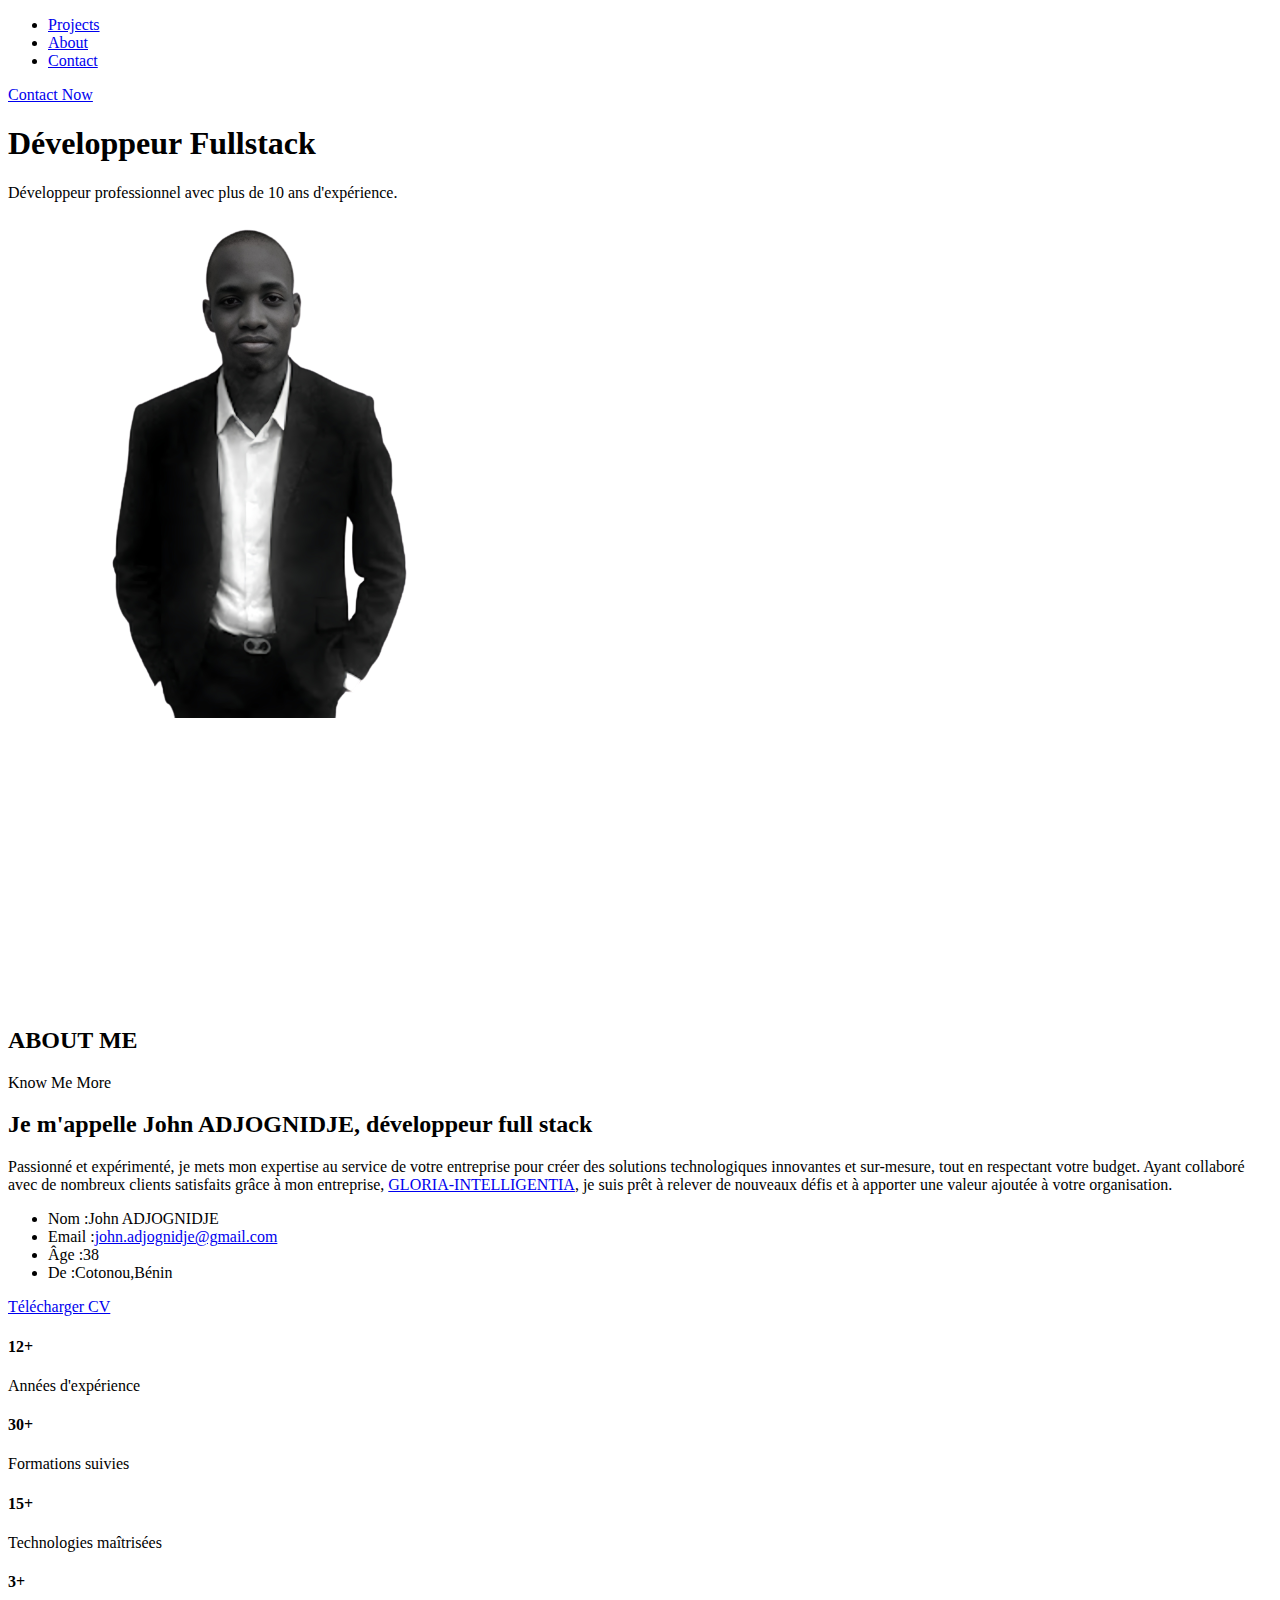
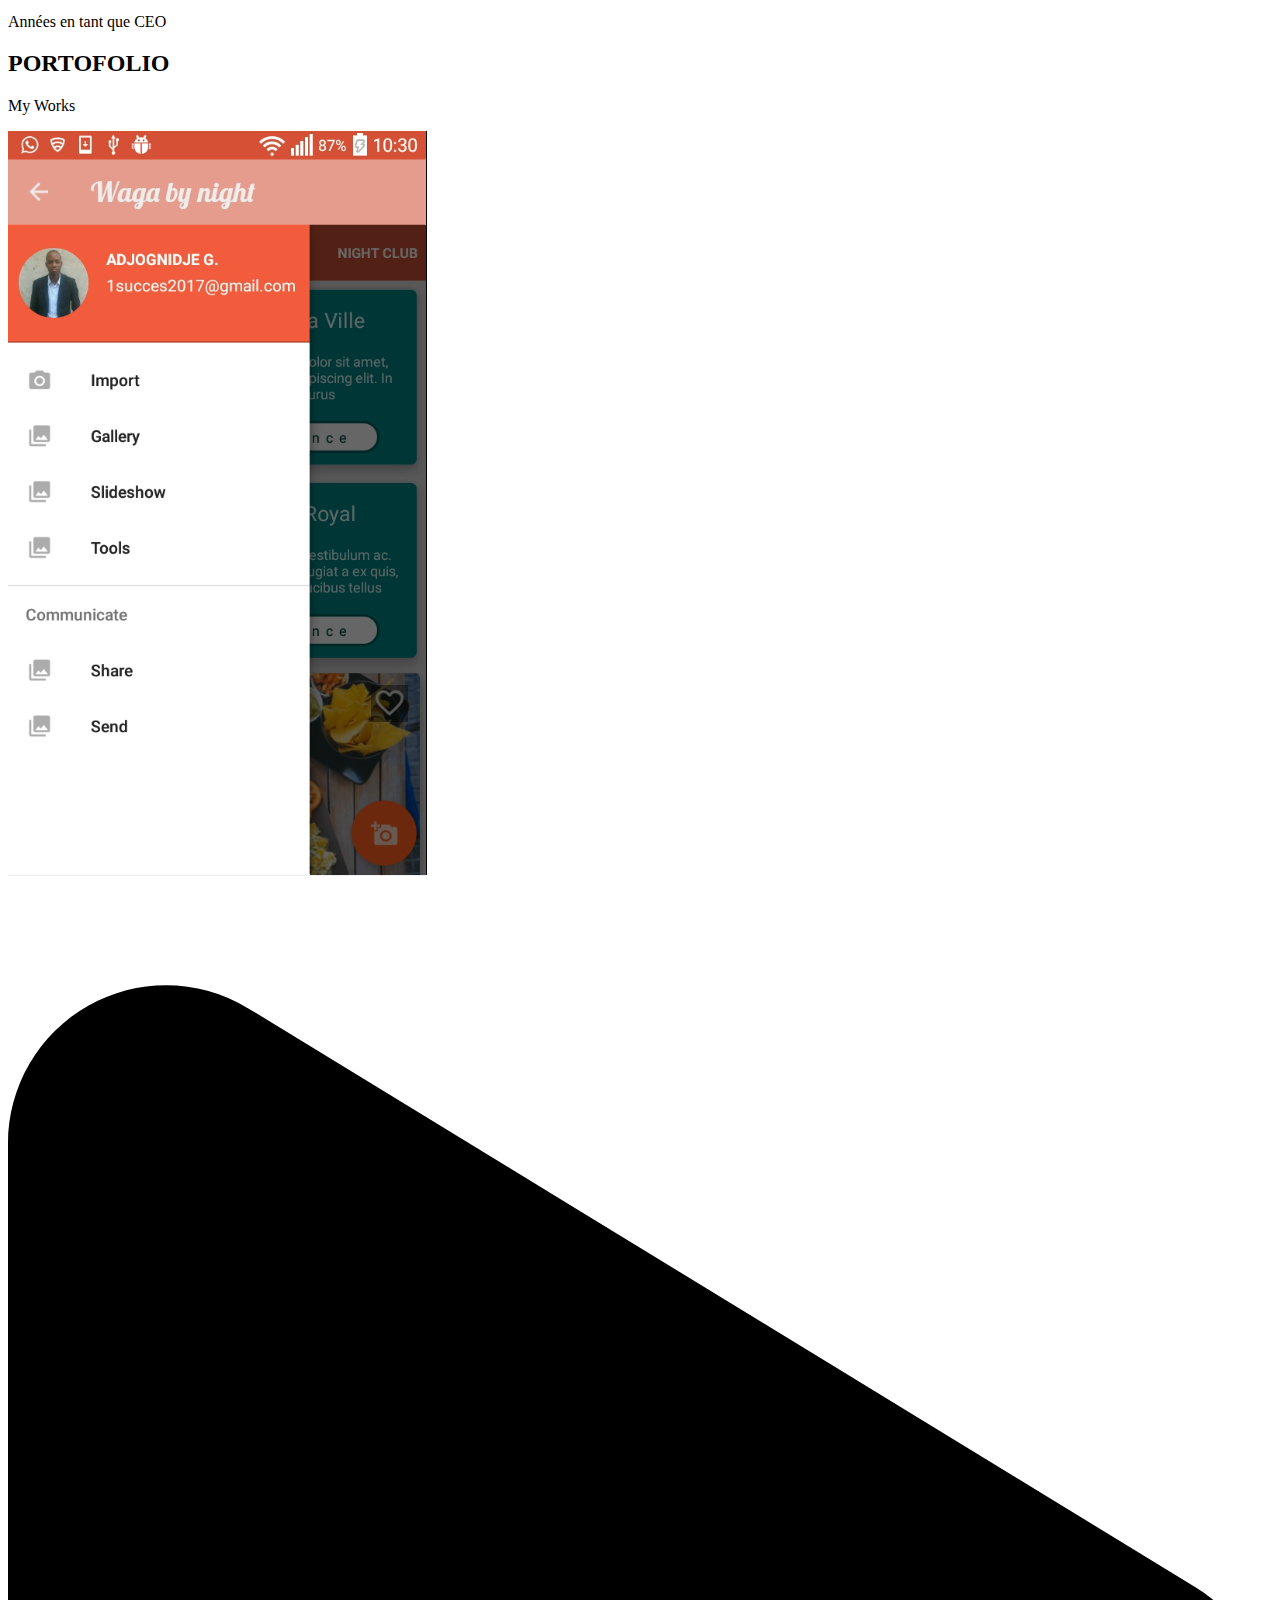
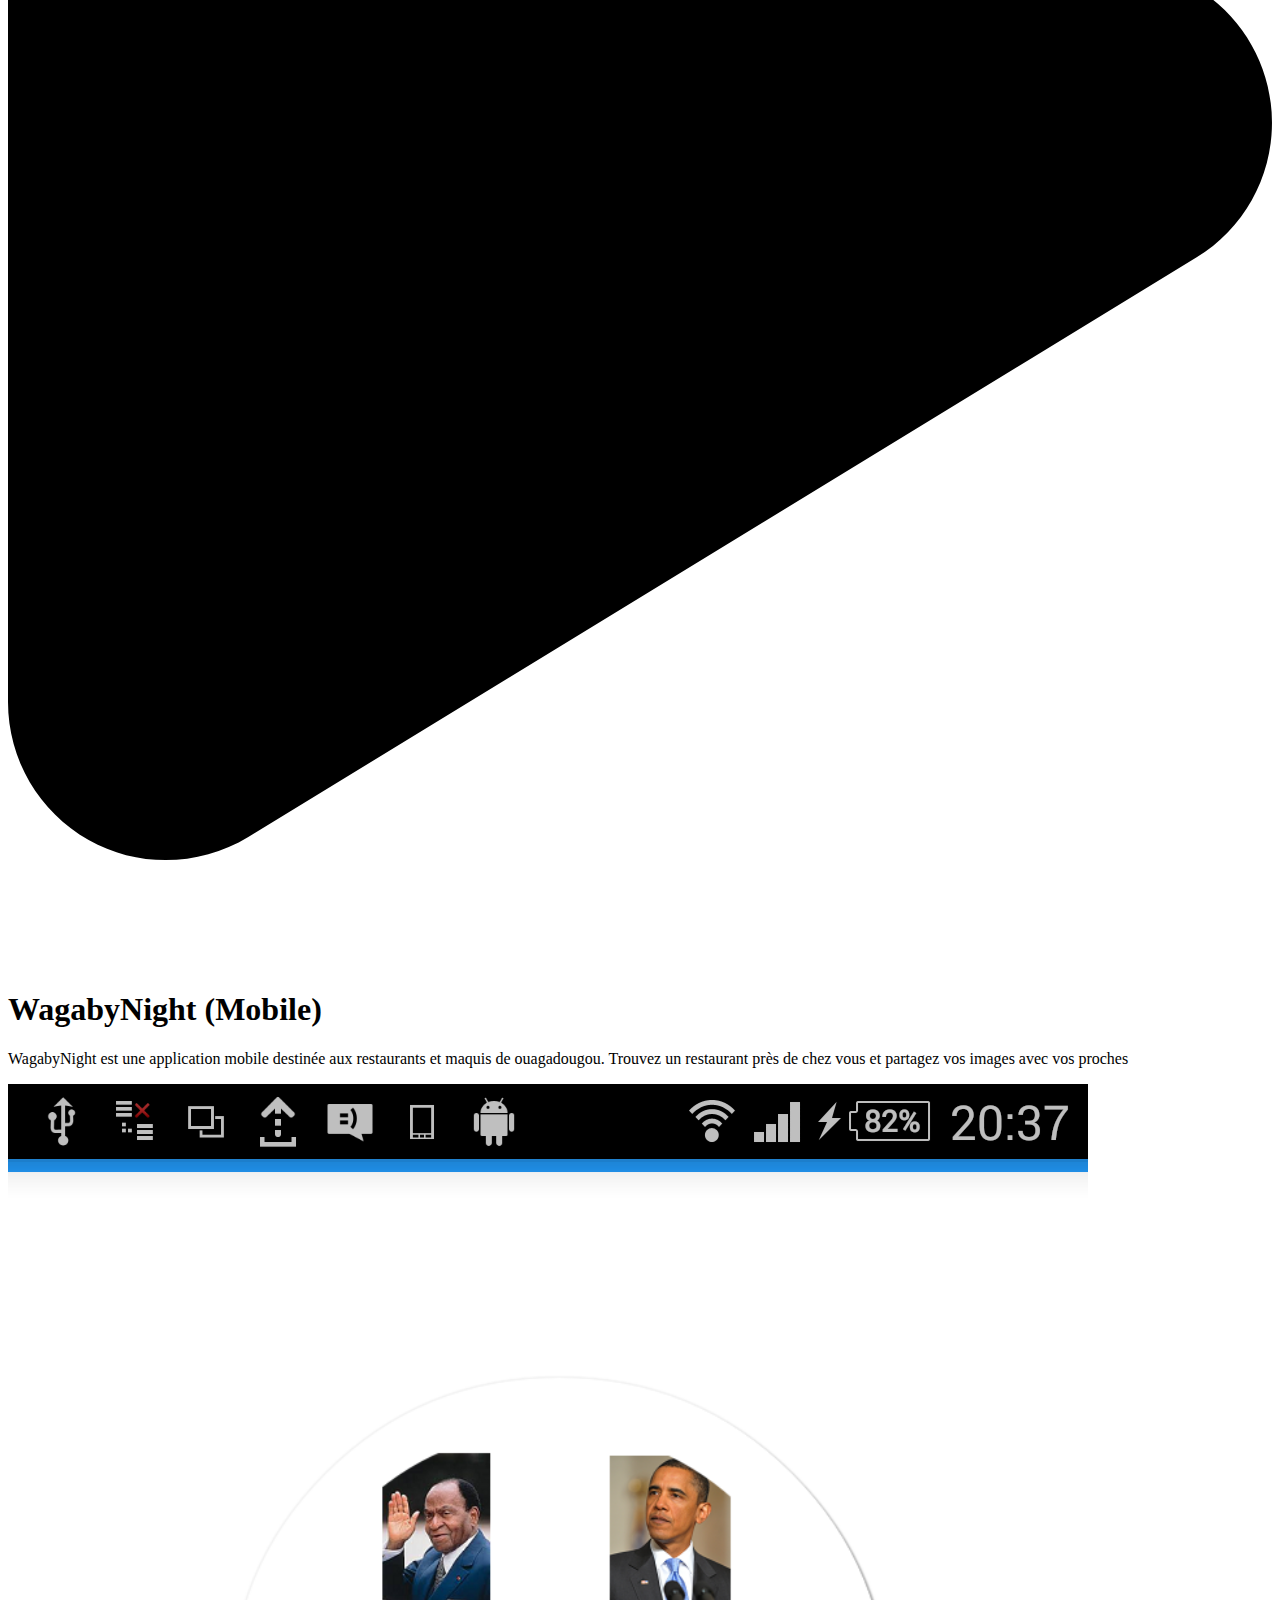
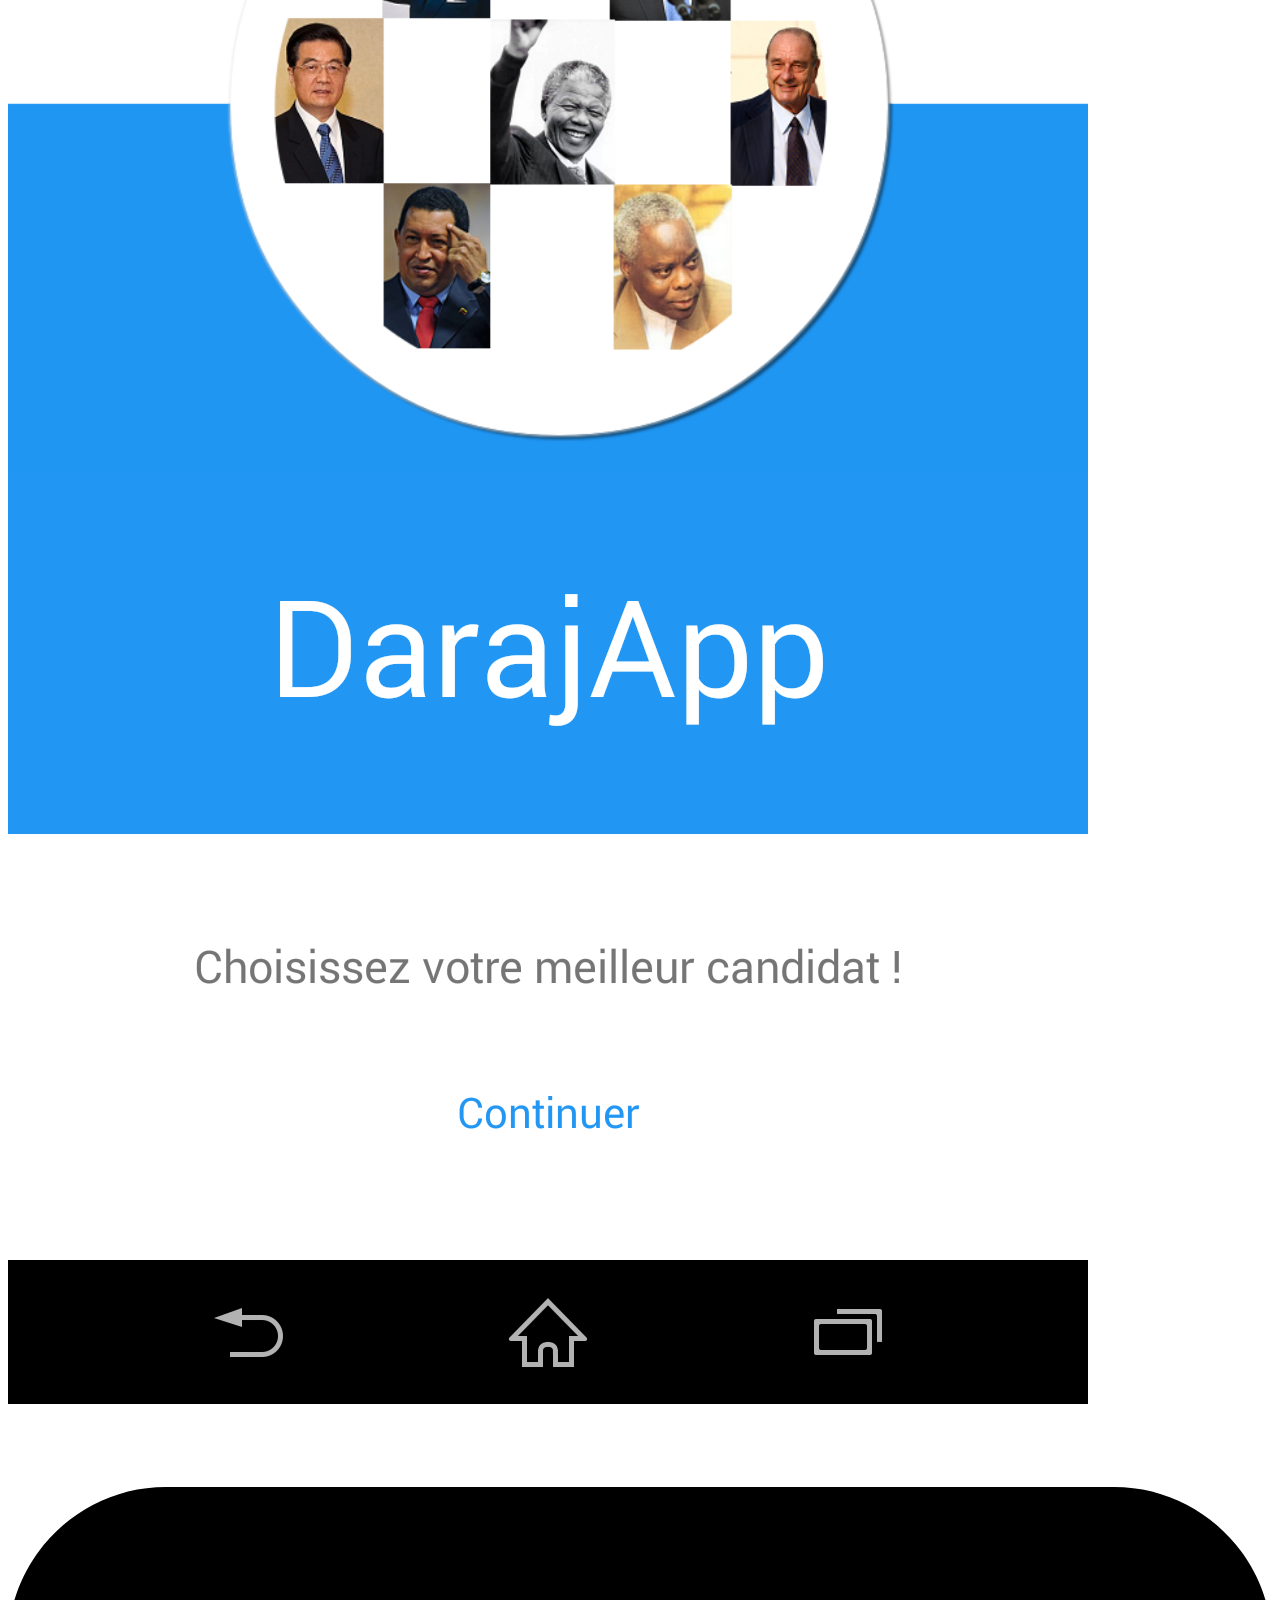
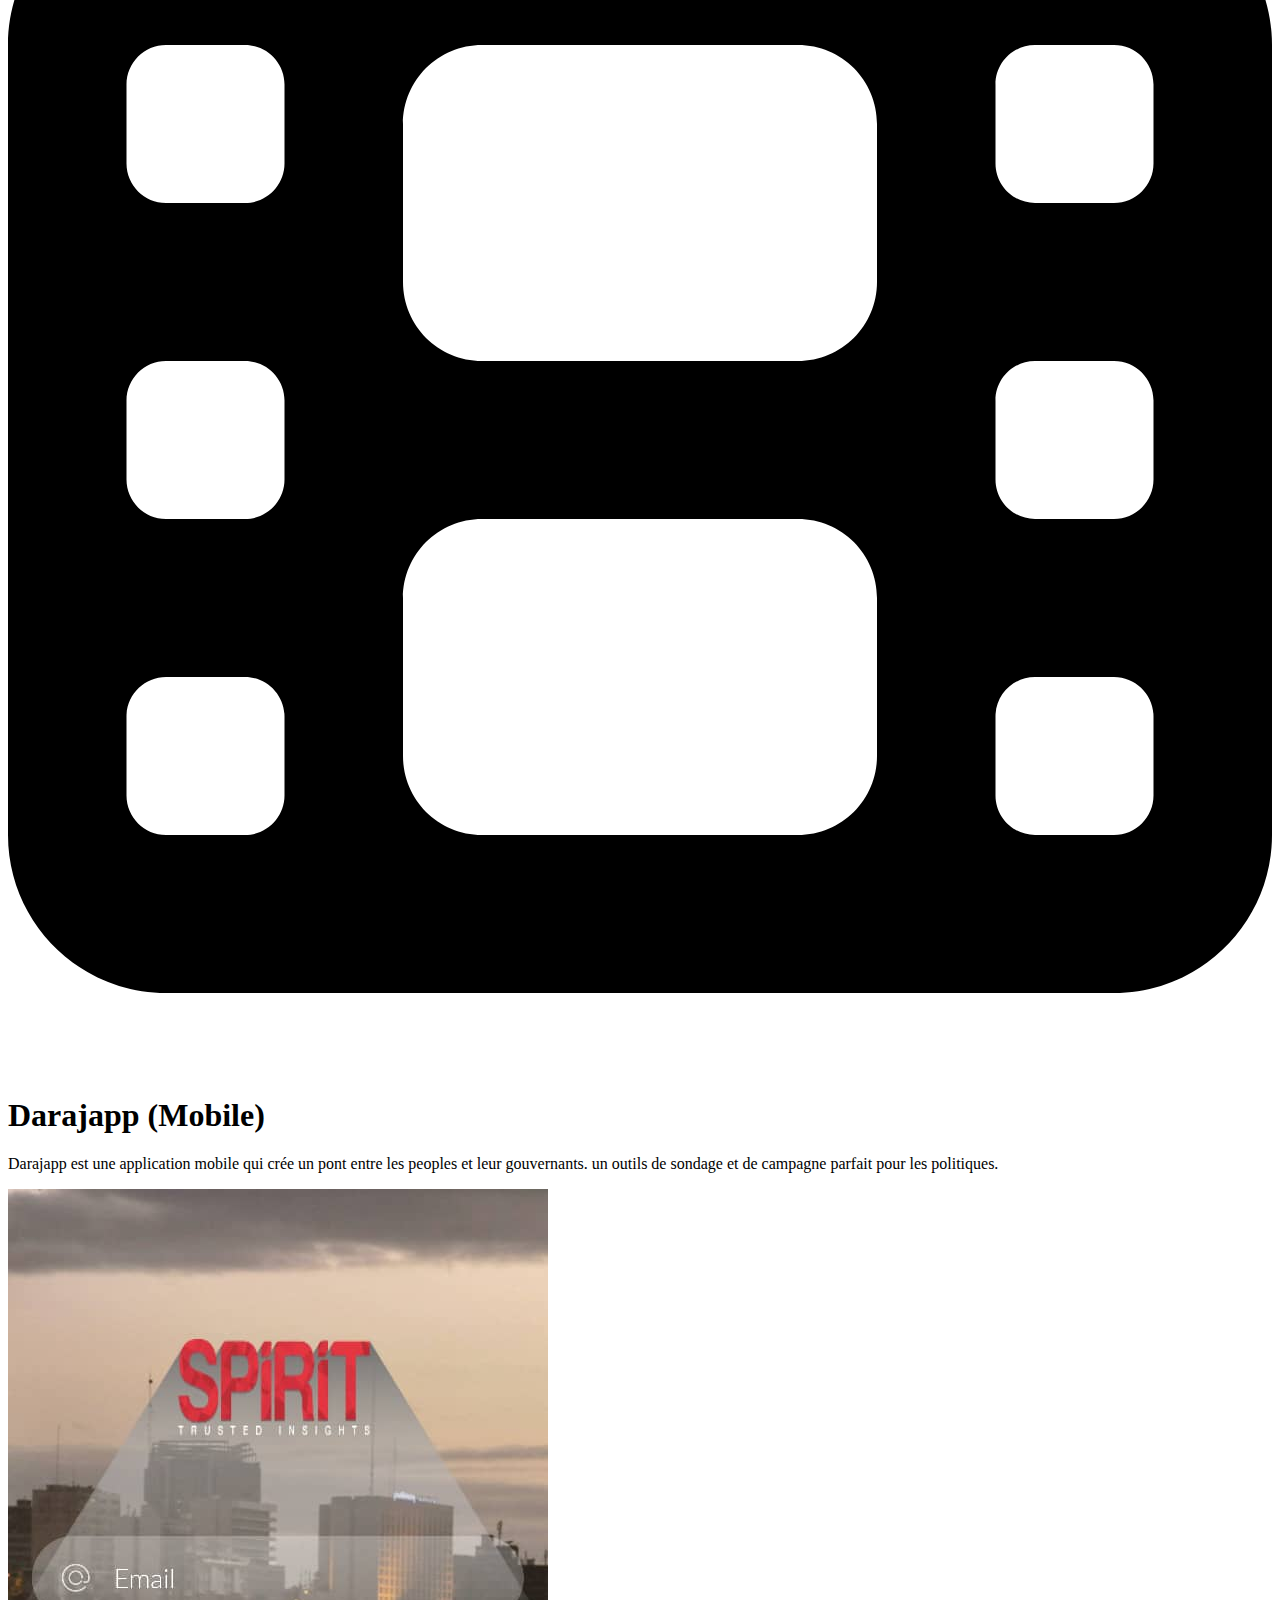
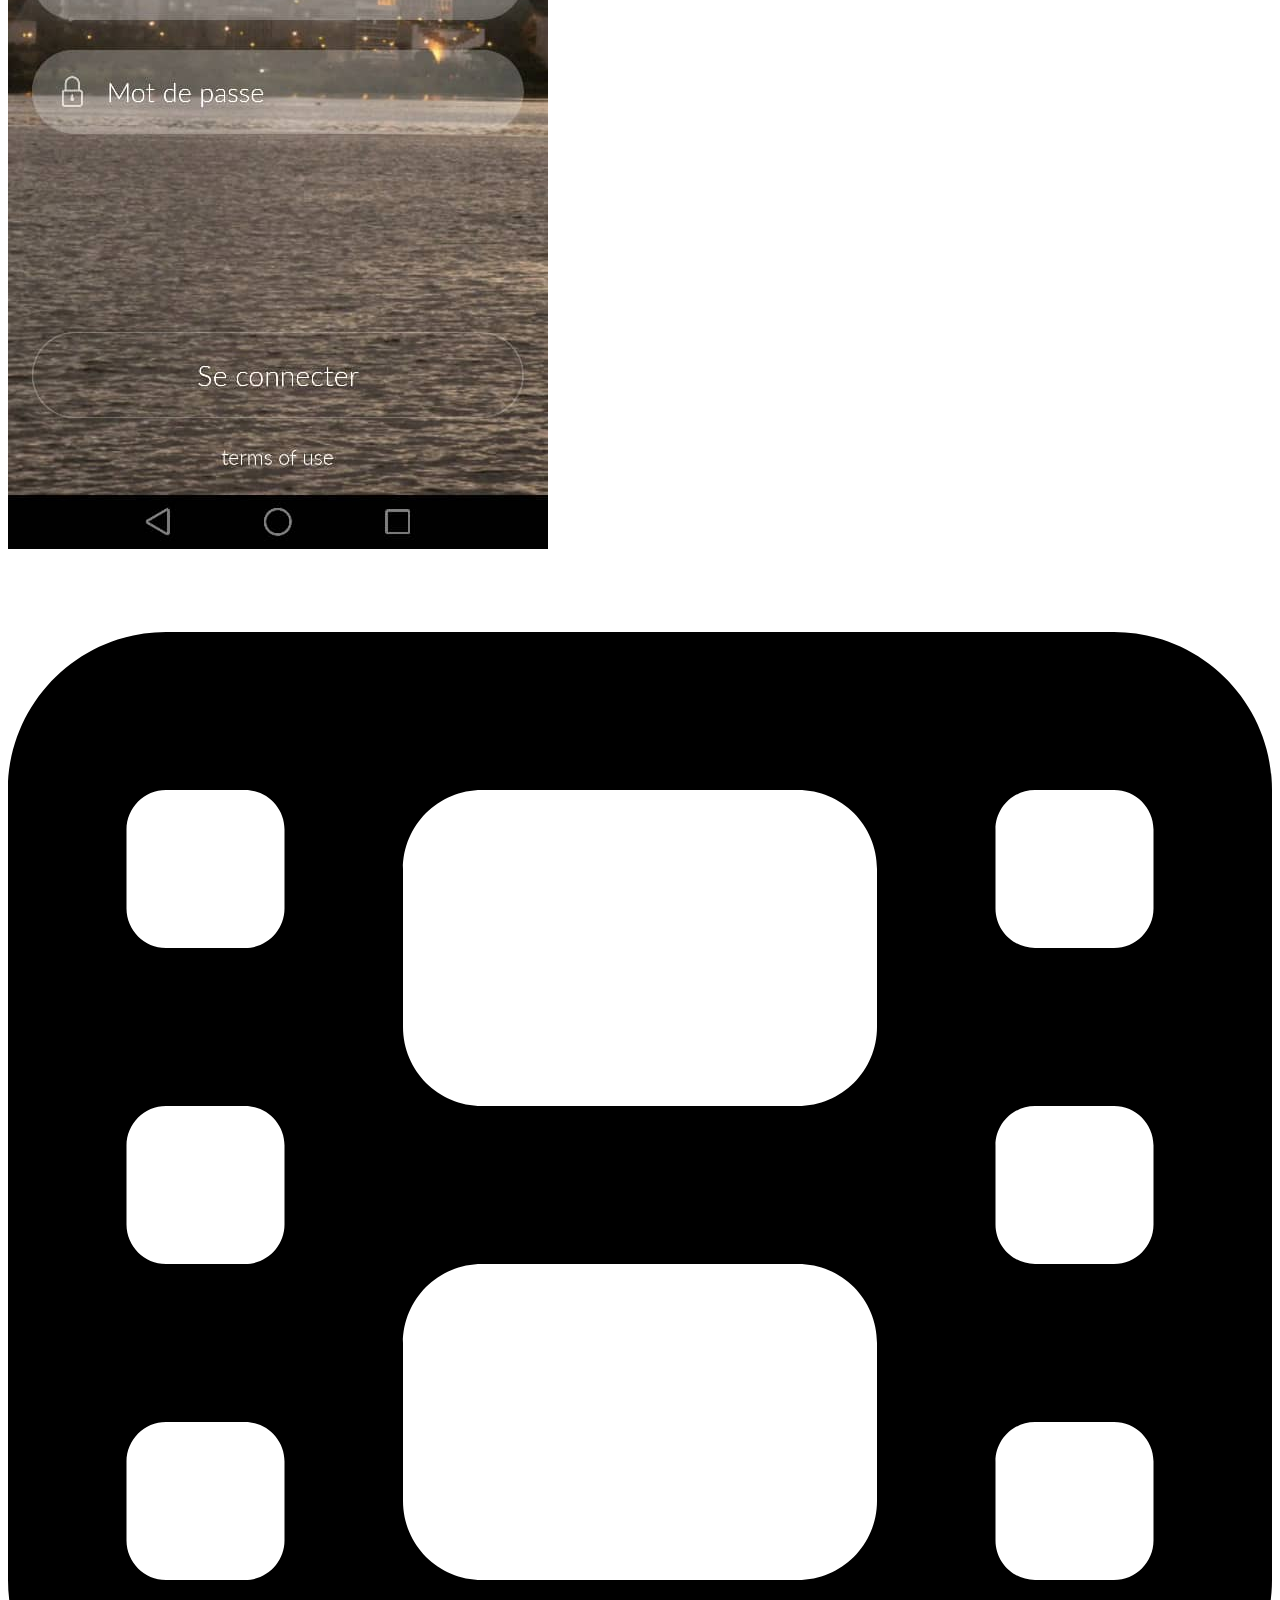
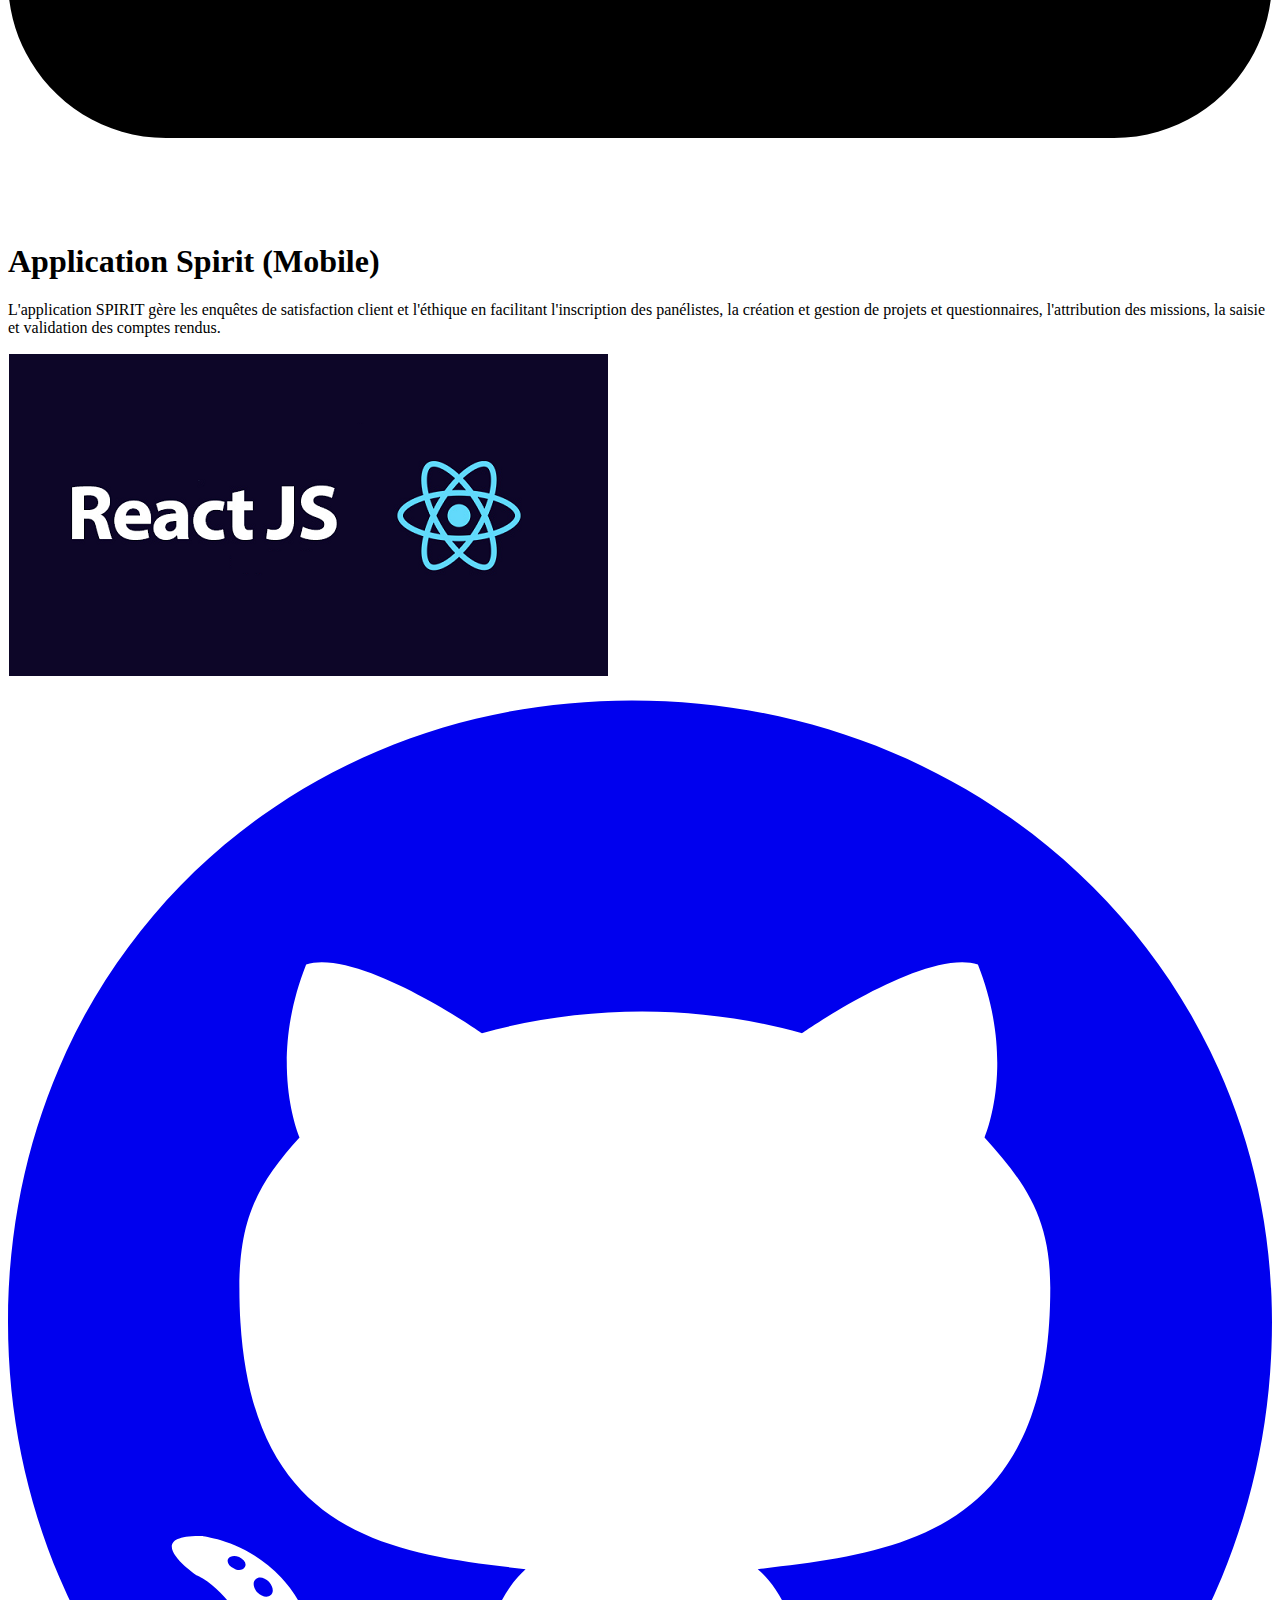
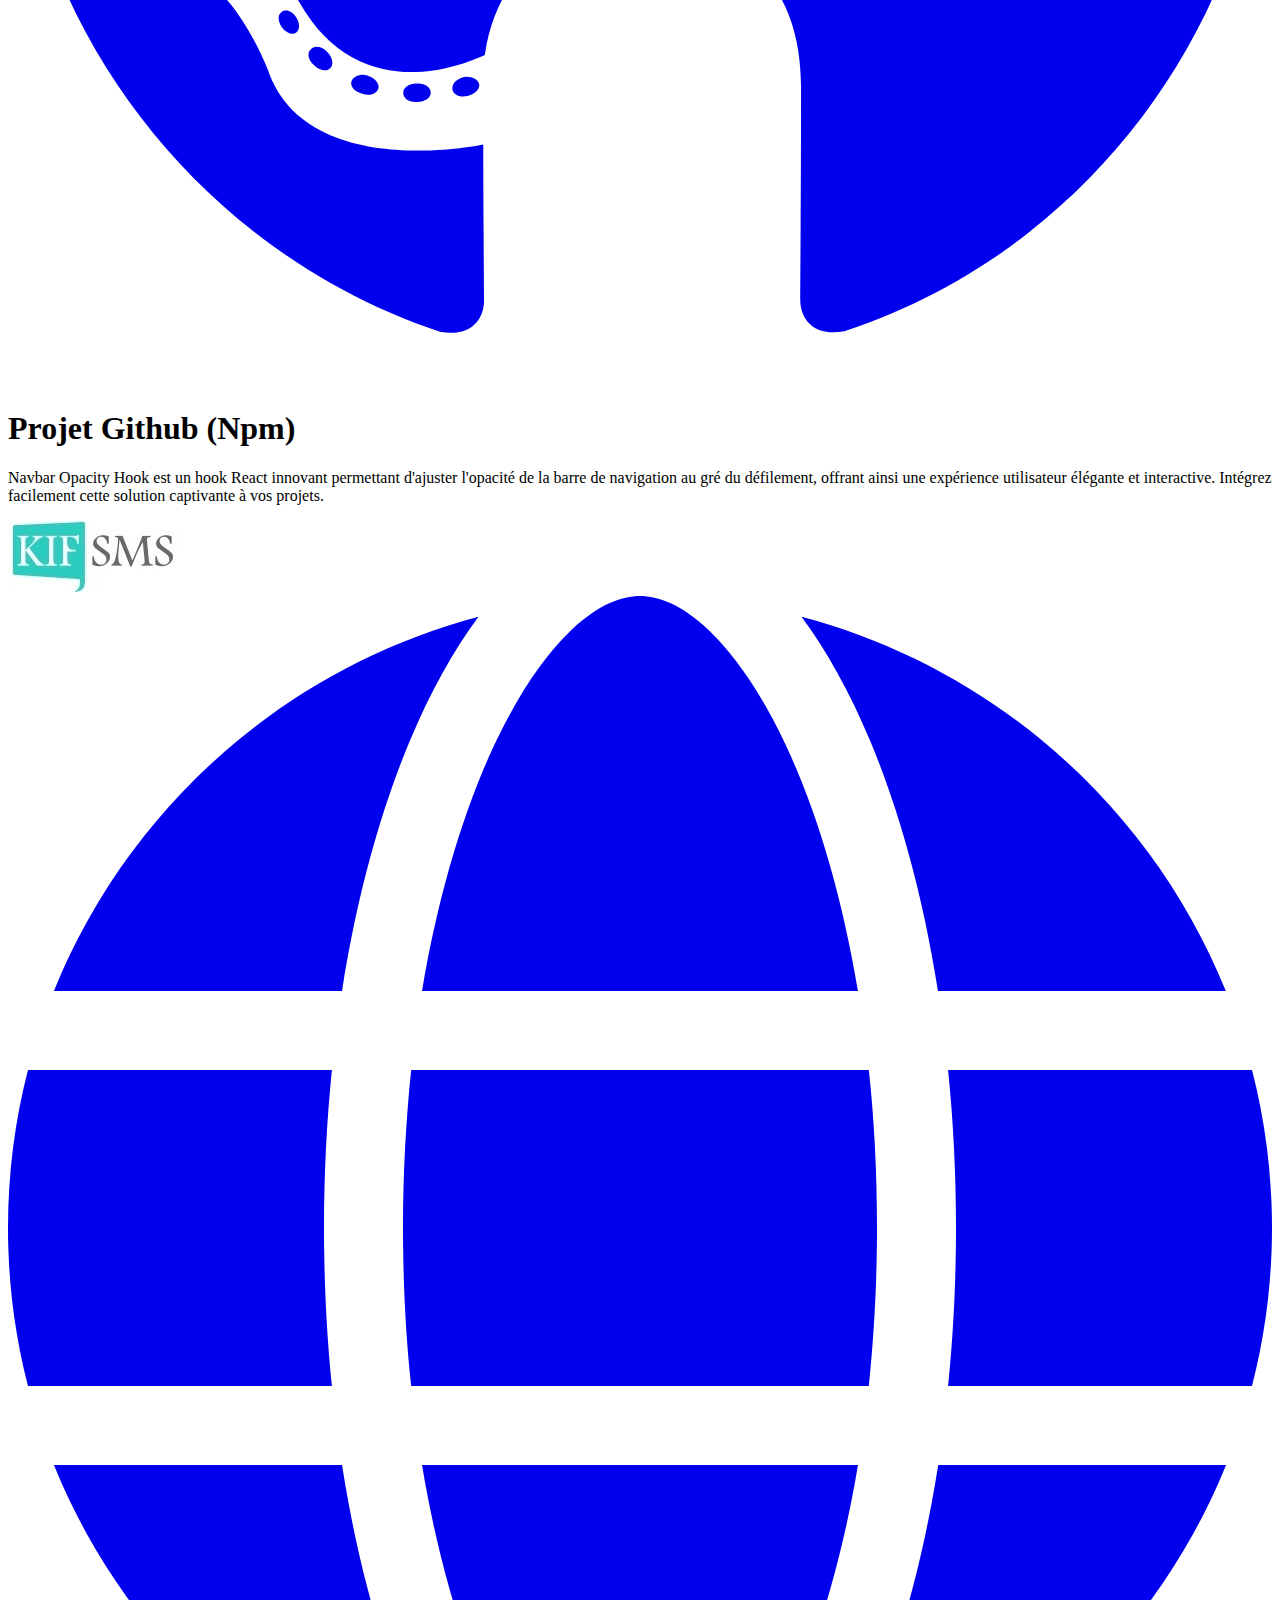
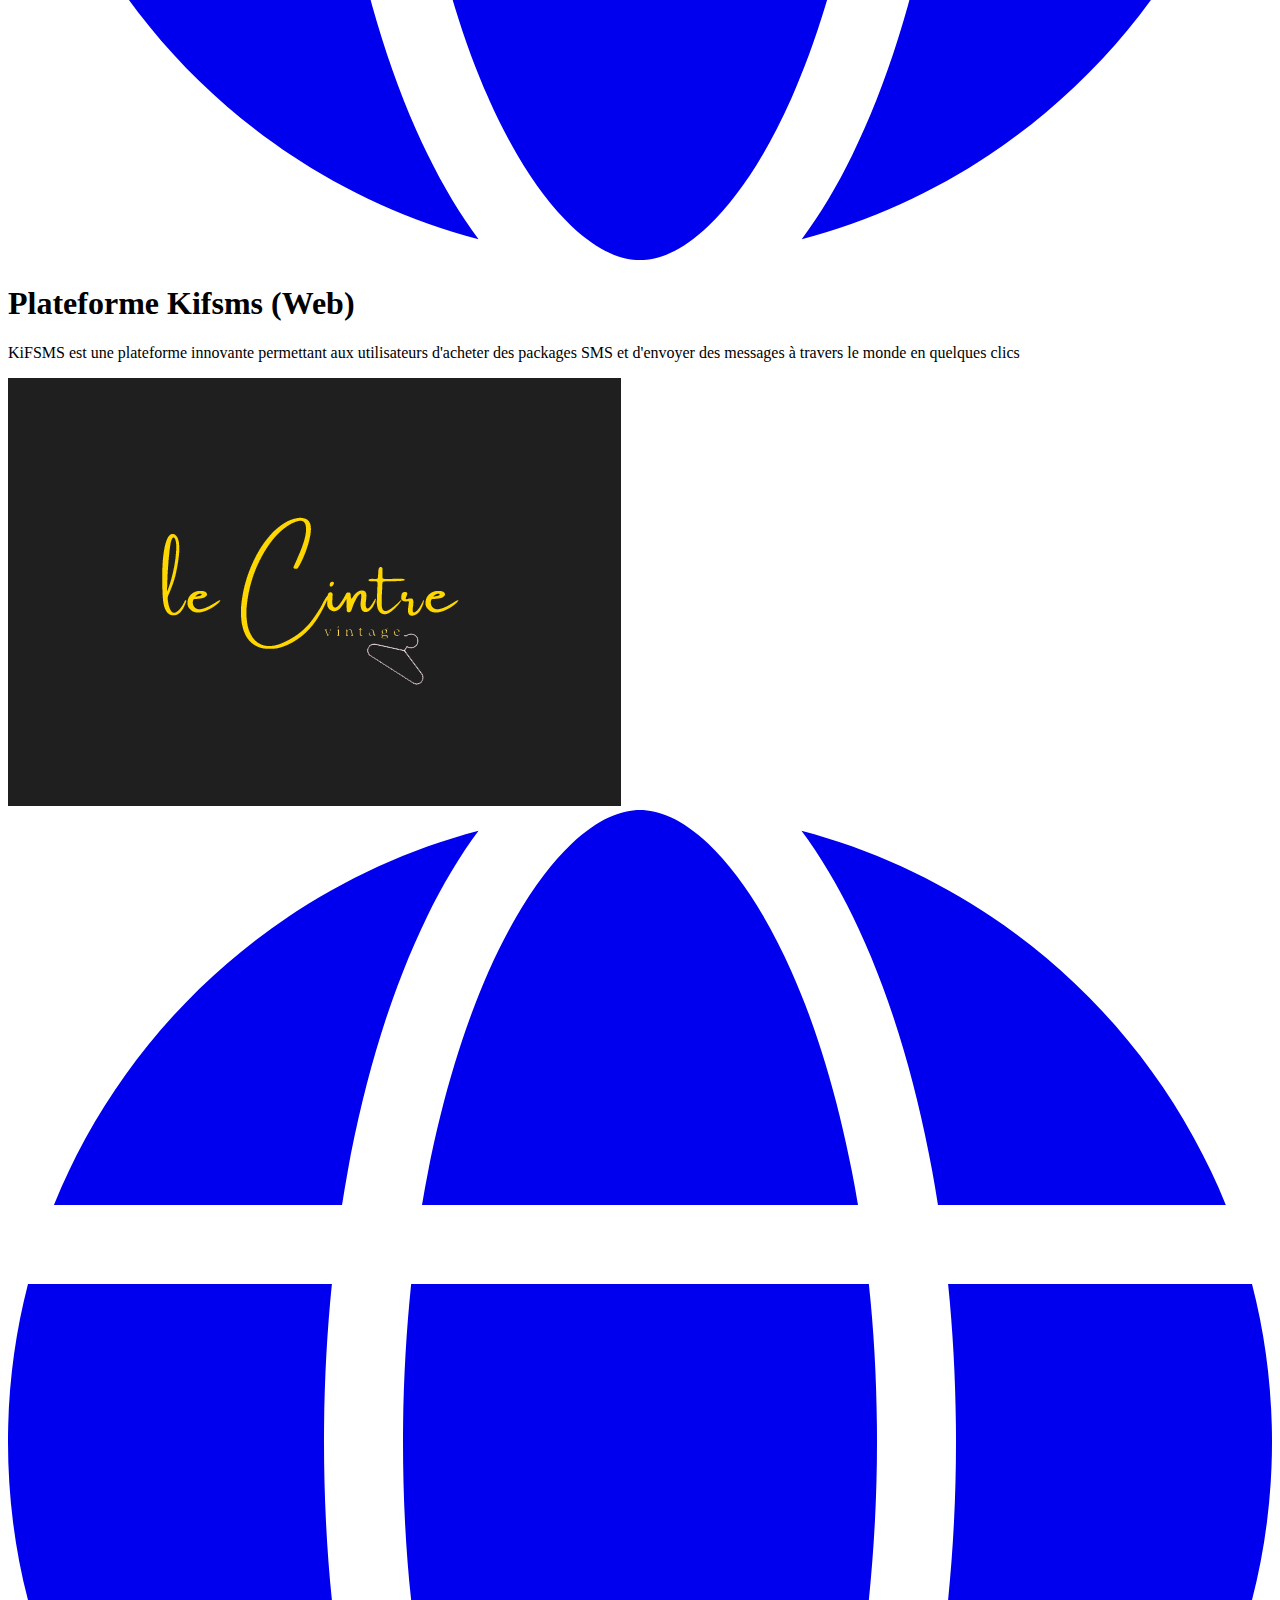
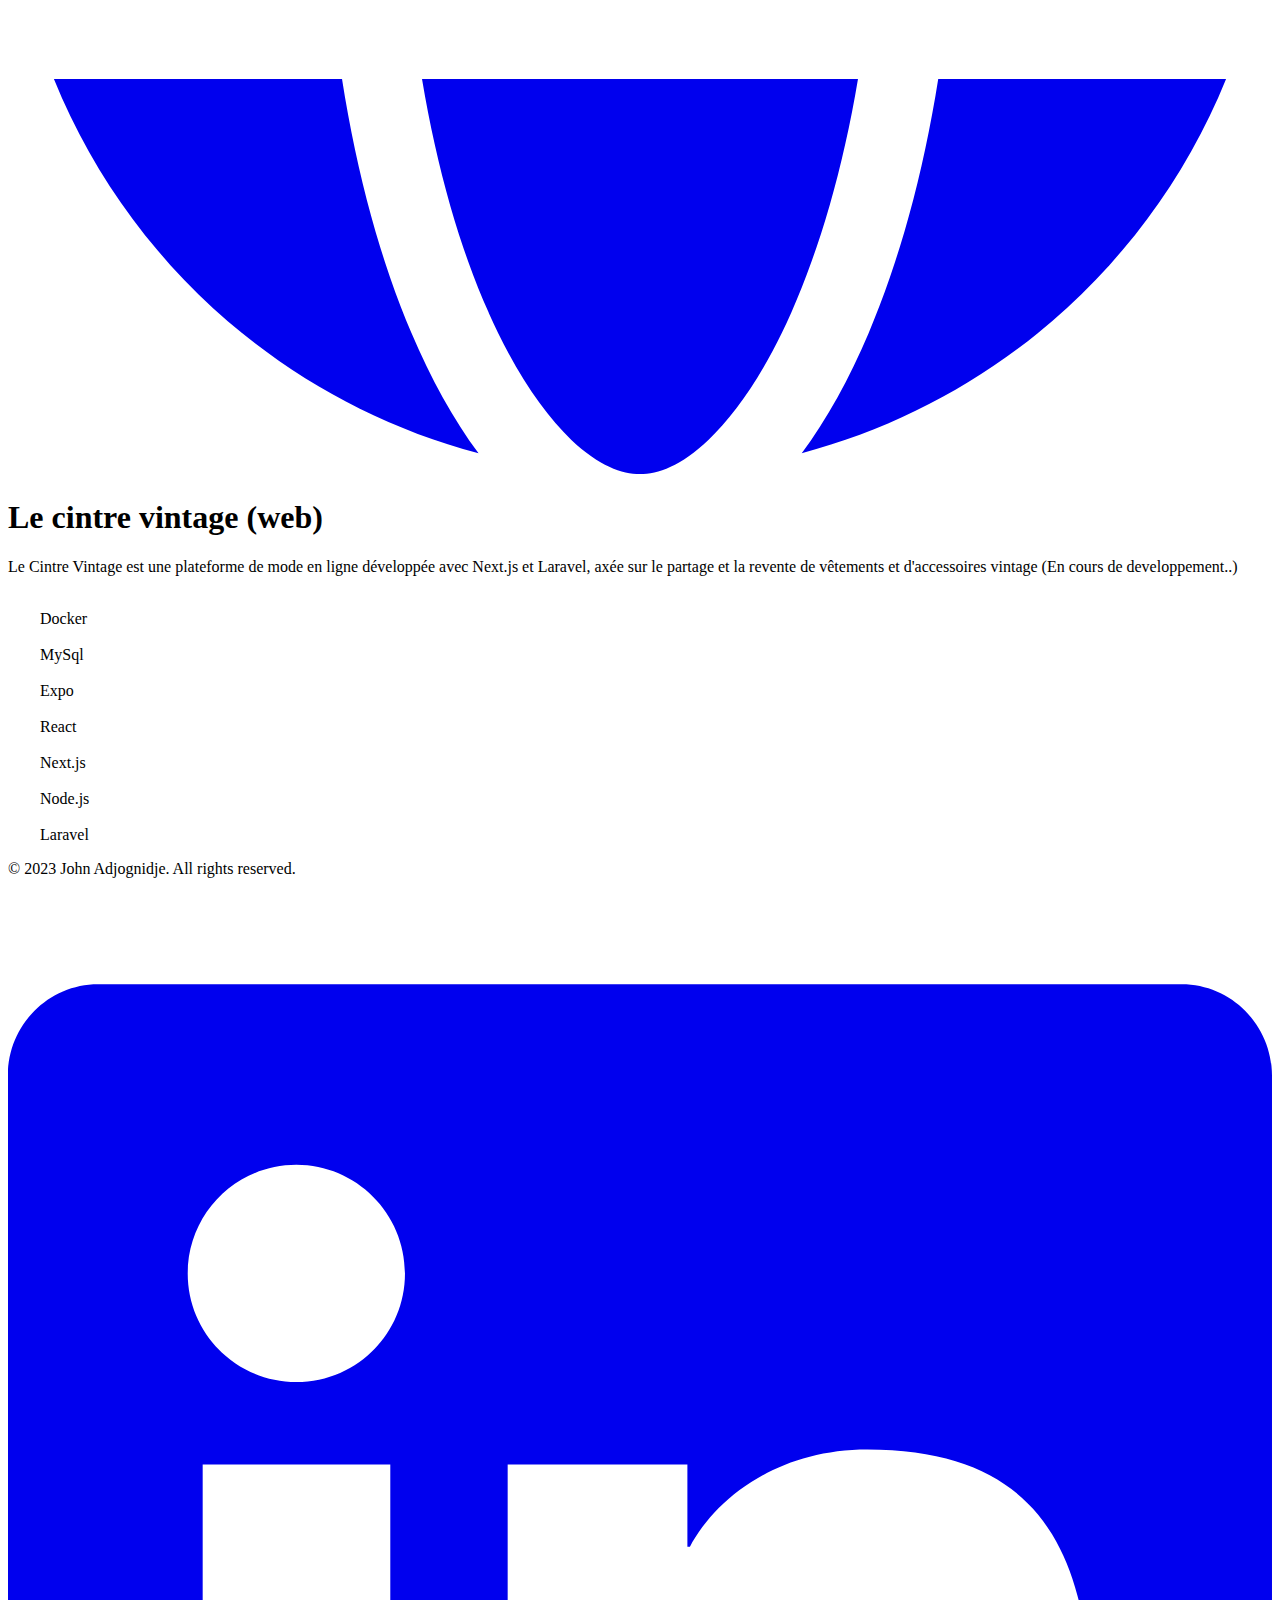
==== commit d057abb7: "Updates" ====
--- a/index.html
+++ b/index.html
@@ -1,6 +1,6 @@
-<!DOCTYPE html><html><head><meta charSet="utf-8"/><meta name="viewport" content="width=device-width"/><meta name="next-head-count" content="2"/><link rel="preload" href="/_next/static/css/e44949f94d7ec589.css" as="style"/><link rel="stylesheet" href="/_next/static/css/e44949f94d7ec589.css" data-n-g=""/><link rel="preload" href="/_next/static/css/59c014ed6fe77073.css" as="style"/><link rel="stylesheet" href="/_next/static/css/59c014ed6fe77073.css" data-n-p=""/><noscript data-n-css=""></noscript><script defer="" nomodule="" src="/_next/static/chunks/polyfills-c67a75d1b6f99dc8.js"></script><script src="/_next/static/chunks/webpack-d7295055d15cb6d3.js" defer=""></script><script src="/_next/static/chunks/framework-2c79e2a64abdb08b.js" defer=""></script><script src="/_next/static/chunks/main-2f7c9761d58c33d5.js" defer=""></script><script src="/_next/static/chunks/pages/_app-2693df6816dcb958.js" defer=""></script><script src="/_next/static/chunks/c16184b3-6a3f07cdad072a78.js" defer=""></script><script src="/_next/static/chunks/2cca2479-d8a8bb597246d7ed.js" defer=""></script><script src="/_next/static/chunks/100-b04165c6ba4f9a5c.js" defer=""></script><script src="/_next/static/chunks/pages/index-62d733895299ab93.js" defer=""></script><script src="/_next/static/JCFxBelRoUX_r_u2JAF01/_buildManifest.js" defer=""></script><script src="/_next/static/JCFxBelRoUX_r_u2JAF01/_ssgManifest.js" defer=""></script></head><body><div id="root"><div id="__next"><div class="flex flex-col items-center justify-center min-h-screen"><header style="background-color:rgba(0, 0, 0, 0)" class="flex flex-col items-center py-4 bg-gray-800 z-50 text-white top-0 fixed justify-center w-full flex-1  text-center"><div class="container mx-auto px-4 sm:px-8"><div class="flex justify-between items-center"><nav><ul class="flex space-x-4"><li><a href="#projects" class="hover:text-gray-300">Projects</a></li><li><a href="#about" class="hover:text-gray-300">About</a></li><li><a href="#contact" class="hover:text-gray-300">Contact</a></li></ul></nav><a href="#contact" class="bg-blue-600 text-white px-4 py-2 rounded hover:bg-blue-700">Contact Now</a></div></div></header><main class="flex flex-col items-center justify-center w-full flex-1  text-center lg:text-left"><section class="pt-12 bg-cover bg-no-repeat   w-full  bg-[url(&#x27;/landing.jpg&#x27;)]"><div class=" mx-auto sm:px-20 px-10 relative"><div class="flex items-center pt-24 sm:pt-0 "><div><h1 class="sm:text-2xl text-lg text-white font-semibold  mb-4">Développeur Fullstack</h1><h2 id="nameit" class="lg:text-8xl text-3xl  text-white font-bold mb-4"></h2><p class="text-white sm:text-xl text-sm mb-8 sm:mb-0">Développeur professionnel avec plus de 10 ans d&#x27;expérience.</p></div><div class="ml-auto hidden lg:block"><img src="/john.png" alt="John" class="object-cover"/></div></div><svg class="absolute left-0 bottom-3 hidden lg:block" xmlns="http://www.w3.org/2000/svg" viewBox="0 0 1440 320"><path fill="#ffffff" fill-opacity="1" d="M0,256L120,266.7C240,277,480,299,720,304C960,309,1200,299,1320,293.3L1440,288L1440,320L1320,320C1200,320,960,320,720,320C480,320,240,320,120,320L0,320Z"></path></svg><div class="absolute hidden lg:block left-0 w-full h-5 bottom-0 bg-white"></div></div></section><section><div class="container mx-auto px-4 pt-5 sm:pt-0 lg:px-20"><div class="relative flex flex-col items-center mb-5"><h2 class="sm:text-8xl text-6xl text-center text-uppercase font-bold w-full mb-0 text-gray opacity-10">ABOUT ME</h2><div class="absolute w-full sm:top-8 top-3 self-center text-center"><p class="sm:text-3xl text-xl text-gray-800 font-semibold mb-0 text-dark inline-block">Know Me More</p><div class="heading-separator-line border-b-4 border-blue-600 w-16 mx-auto mt-1"></div></div></div><div class="flex flex-wrap -mx-4"><div class="w-full lg:w-7/12 xl:w-8/12 px-4 text-center lg:text-left"><h2 class="text-2xl font-semibold mb-3">Je m&#x27;appelle<!-- --> <span class="text-blue-600">John ADJOGNIDJE,</span> <!-- -->développeur full stack</h2><p class="text-justify">Passionné et expérimenté, je mets mon expertise au service
+<!DOCTYPE html><html><head><meta charSet="utf-8"/><meta name="viewport" content="width=device-width"/><meta name="next-head-count" content="2"/><link rel="preload" href="/adjognidje.github.io/_next/static/css/e44949f94d7ec589.css" as="style"/><link rel="stylesheet" href="/adjognidje.github.io/_next/static/css/e44949f94d7ec589.css" data-n-g=""/><link rel="preload" href="/adjognidje.github.io/_next/static/css/59c014ed6fe77073.css" as="style"/><link rel="stylesheet" href="/adjognidje.github.io/_next/static/css/59c014ed6fe77073.css" data-n-p=""/><noscript data-n-css=""></noscript><script defer="" nomodule="" src="/adjognidje.github.io/_next/static/chunks/polyfills-c67a75d1b6f99dc8.js"></script><script src="/adjognidje.github.io/_next/static/chunks/webpack-5ccb81e462226999.js" defer=""></script><script src="/adjognidje.github.io/_next/static/chunks/framework-2c79e2a64abdb08b.js" defer=""></script><script src="/adjognidje.github.io/_next/static/chunks/main-ab8bd191467ddf39.js" defer=""></script><script src="/adjognidje.github.io/_next/static/chunks/pages/_app-2693df6816dcb958.js" defer=""></script><script src="/adjognidje.github.io/_next/static/chunks/c16184b3-6a3f07cdad072a78.js" defer=""></script><script src="/adjognidje.github.io/_next/static/chunks/2cca2479-d8a8bb597246d7ed.js" defer=""></script><script src="/adjognidje.github.io/_next/static/chunks/100-9a7a625d8e126ec0.js" defer=""></script><script src="/adjognidje.github.io/_next/static/chunks/pages/index-62d733895299ab93.js" defer=""></script><script src="/adjognidje.github.io/_next/static/Xky268jveeU6Yo8xMxUtr/_buildManifest.js" defer=""></script><script src="/adjognidje.github.io/_next/static/Xky268jveeU6Yo8xMxUtr/_ssgManifest.js" defer=""></script></head><body><div id="root"><div id="__next"><div class="flex flex-col items-center justify-center min-h-screen"><header style="background-color:rgba(0, 0, 0, 0)" class="flex flex-col items-center py-4 bg-gray-800 z-50 text-white top-0 fixed justify-center w-full flex-1  text-center"><div class="container mx-auto px-4 sm:px-8"><div class="flex justify-between items-center"><nav><ul class="flex space-x-4"><li><a href="#projects" class="hover:text-gray-300">Projects</a></li><li><a href="#about" class="hover:text-gray-300">About</a></li><li><a href="#contact" class="hover:text-gray-300">Contact</a></li></ul></nav><a href="#contact" class="bg-blue-600 text-white px-4 py-2 rounded hover:bg-blue-700">Contact Now</a></div></div></header><main class="flex flex-col items-center justify-center w-full flex-1  text-center lg:text-left"><section class="pt-12 bg-cover bg-no-repeat   w-full  bg-[url(&#x27;/landing.jpg&#x27;)]"><div class=" mx-auto sm:px-20 px-10 relative"><div class="flex items-center pt-24 sm:pt-0 "><div><h1 class="sm:text-2xl text-lg text-white font-semibold  mb-4">Développeur Fullstack</h1><h2 id="nameit" class="lg:text-8xl text-3xl  text-white font-bold mb-4"></h2><p class="text-white sm:text-xl text-sm mb-8 sm:mb-0">Développeur professionnel avec plus de 10 ans d&#x27;expérience.</p></div><div class="ml-auto hidden lg:block"><img src="/john.png" alt="John" class="object-cover"/></div></div><svg class="absolute left-0 bottom-3 hidden lg:block" xmlns="http://www.w3.org/2000/svg" viewBox="0 0 1440 320"><path fill="#ffffff" fill-opacity="1" d="M0,256L120,266.7C240,277,480,299,720,304C960,309,1200,299,1320,293.3L1440,288L1440,320L1320,320C1200,320,960,320,720,320C480,320,240,320,120,320L0,320Z"></path></svg><div class="absolute hidden lg:block left-0 w-full h-5 bottom-0 bg-white"></div></div></section><section><div class="container mx-auto px-4 pt-5 sm:pt-0 lg:px-20"><div class="relative flex flex-col items-center mb-5"><h2 class="sm:text-8xl text-6xl text-center text-uppercase font-bold w-full mb-0 text-gray opacity-10">ABOUT ME</h2><div class="absolute w-full sm:top-8 top-3 self-center text-center"><p class="sm:text-3xl text-xl text-gray-800 font-semibold mb-0 text-dark inline-block">Know Me More</p><div class="heading-separator-line border-b-4 border-blue-600 w-16 mx-auto mt-1"></div></div></div><div class="flex flex-wrap -mx-4"><div class="w-full lg:w-7/12 xl:w-8/12 px-4 text-center lg:text-left"><h2 class="text-2xl font-semibold mb-3">Je m&#x27;appelle<!-- --> <span class="text-blue-600">John ADJOGNIDJE,</span> <!-- -->développeur full stack</h2><p class="text-justify">Passionné et expérimenté, je mets mon expertise au service
                     de votre entreprise pour créer des solutions technologiques
                     innovantes et sur-mesure, tout en respectant votre budget.
                     Ayant collaboré avec de nombreux clients satisfaits grâce à
                     mon entreprise<!-- -->,<!-- --> <a href="https://gloria-intelligentia.com" target="_blank" rel="noopener noreferrer" class="font-bold text-blue-600 hover:text-blue-800">GLORIA-INTELLIGENTIA</a>, <!-- -->je suis prêt à relever de nouveaux défis et à apporter une
-                    valeur ajoutée à votre organisation<!-- -->.</p></div><div class="w-full lg:w-5/12 xl:w-4/12 px-4"><div class="pl-0 sm:pt-0 pt-3 lg:pl-16"><ul class="list-none text-left  space-y-1"><li><span class="font-semibold mr-2">Nom :</span>John ADJOGNIDJE</li><li><span class="font-semibold mr-2">Email :</span><a href="mailto:john.adjognidje@gmail.com" class="text-blue-600">john.adjognidje@gmail.com</a></li><li><span class="font-semibold mr-2">Âge :</span>38</li><li class="border-0"><span class="font-semibold mr-2">De :</span>Cotonou,<!-- -->Bénin</li></ul><a href="/path/to/your/resume.pdf" download="" class="mt-4 inline-block bg-blue-600 text-white py-2 px-4 rounded-full">Télécharger CV</a></div></div></div><div class="mt-5 border-t border-b py-5"><div class="flex flex-wrap -mx-4 space-y-8 sm:space-y-0"><div class="w-full md:w-1/2 lg:w-1/4 px-4"><div class="text-center"><h4 class="text-4xl mb-0 text-gray-500"><span>12</span>+</h4><p class="mb-0">Années d&#x27;expérience</p></div></div><div class="w-full md:w-1/2 lg:w-1/4 px-4"><div class="text-center"><h4 class="text-4xl mb-0 text-gray-500"><span>30</span>+</h4><p class="mb-0">Formations suivies</p></div></div><div class="w-full md:w-1/2 lg:w-1/4 px-4"><div class="text-center"><h4 class="text-4xl mb-0 text-gray-500"><span>15</span>+</h4><p class="mb-0">Technologies maîtrisées</p></div></div><div class="w-full md:w-1/2 lg:w-1/4 px-4"><div class="text-center"><h4 class="text-4xl mb-0 text-gray-500"><span>3</span>+</h4><p class="mb-0">Années en tant que CEO</p></div></div></div></div></div></section><section class="bg-gray-100 w-full"><div class="container mx-auto px-4  "><div class="relative flex flex-col items-center mb-5"><h2 class="sm:text-8xl text-6xl text-center text-uppercase font-bold w-full mb-0 text-gray opacity-10">PORTOFOLIO</h2><div class="absolute w-full sm:top-8 top-3 self-center text-center"><p class="sm:text-3xl text-xl text-gray-800 font-semibold mb-0 text-dark inline-block">My Works</p><div class="heading-separator-line border-b-4 border-blue-600 w-16 mx-auto mt-1"></div></div></div><div class="flex flex-col sm:flex-row justify-center mt-12 space-y-2 sm:space-y-0 sm:space-x-2"><div class="sm:w-1/3"><div class="bg-white shadow-lg rounded-lg h-full px-4 py-6"><div class="flex justify-center relative"><img src="/wagabynight.png" alt="Projet 1" class="w-32 h-32 object-cover rounded-full"/><div class="absolute top-0 w-32 h-32 flex items-center justify-center bg-black bg-opacity-50 rounded-full"><svg aria-hidden="true" focusable="false" data-prefix="fas" data-icon="play" class="svg-inline--fa fa-play text-white text-4xl transition-all duration-200 ease-in-out hover:text-sky-500 active:text-blue-500 hover:shadow-sm active:shadow-lg cursor-pointer" role="img" xmlns="http://www.w3.org/2000/svg" viewBox="0 0 384 512"><path fill="currentColor" d="M73 39c-14.8-9.1-33.4-9.4-48.5-.9S0 62.6 0 80V432c0 17.4 9.4 33.4 24.5 41.9s33.7 8.1 48.5-.9L361 297c14.3-8.7 23-24.2 23-41s-8.7-32.2-23-41L73 39z"></path></svg></div></div><div class="mt-6"><h1 class="text-xl font-bold text-center">WagabyNight (Mobile)</h1><p class="text-center text-gray-600">WagabyNight est une application mobile destinée aux restaurants et maquis de ouagadougou. Trouvez un restaurant près de chez vous et partagez vos images avec vos proches</p></div></div></div><div class="sm:w-1/3"><div class="bg-white shadow-lg rounded-lg h-full px-4 py-6"><div class="flex justify-center relative"><img src="/darajap/1.png" alt="Projet 1" class="w-32 h-32 object-cover rounded-full"/><div class="absolute top-0 w-32 h-32 flex items-center justify-center bg-black bg-opacity-50 rounded-full"><svg aria-hidden="true" focusable="false" data-prefix="fas" data-icon="film" class="svg-inline--fa fa-film text-white text-4xl transition-all duration-200 ease-in-out hover:text-sky-500 active:text-blue-500 hover:shadow-sm active:shadow-lg cursor-pointer" role="img" xmlns="http://www.w3.org/2000/svg" viewBox="0 0 512 512"><path fill="currentColor" d="M0 96C0 60.7 28.7 32 64 32H448c35.3 0 64 28.7 64 64V416c0 35.3-28.7 64-64 64H64c-35.3 0-64-28.7-64-64V96zM48 368v32c0 8.8 7.2 16 16 16H96c8.8 0 16-7.2 16-16V368c0-8.8-7.2-16-16-16H64c-8.8 0-16 7.2-16 16zm368-16c-8.8 0-16 7.2-16 16v32c0 8.8 7.2 16 16 16h32c8.8 0 16-7.2 16-16V368c0-8.8-7.2-16-16-16H416zM48 240v32c0 8.8 7.2 16 16 16H96c8.8 0 16-7.2 16-16V240c0-8.8-7.2-16-16-16H64c-8.8 0-16 7.2-16 16zm368-16c-8.8 0-16 7.2-16 16v32c0 8.8 7.2 16 16 16h32c8.8 0 16-7.2 16-16V240c0-8.8-7.2-16-16-16H416zM48 112v32c0 8.8 7.2 16 16 16H96c8.8 0 16-7.2 16-16V112c0-8.8-7.2-16-16-16H64c-8.8 0-16 7.2-16 16zM416 96c-8.8 0-16 7.2-16 16v32c0 8.8 7.2 16 16 16h32c8.8 0 16-7.2 16-16V112c0-8.8-7.2-16-16-16H416zM160 128v64c0 17.7 14.3 32 32 32H320c17.7 0 32-14.3 32-32V128c0-17.7-14.3-32-32-32H192c-17.7 0-32 14.3-32 32zm32 160c-17.7 0-32 14.3-32 32v64c0 17.7 14.3 32 32 32H320c17.7 0 32-14.3 32-32V320c0-17.7-14.3-32-32-32H192z"></path></svg></div></div><div class="mt-6"><h1 class="text-xl font-bold text-center">Darajapp (Mobile)</h1><p class="text-center text-gray-600">Darajapp est une application mobile qui crée un pont entre les peoples et leur gouvernants. un outils de sondage et de campagne parfait pour les politiques.</p></div></div></div><div class="sm:w-1/3"><div class="bg-white shadow-lg rounded-lg h-full px-4 py-6"><div class="flex justify-center relative"><img src="/spirit/1.jpeg" alt="Projet 1" class="w-32 h-32 object-cover rounded-full"/><div class="absolute top-0 w-32 h-32 flex items-center justify-center bg-black bg-opacity-50 rounded-full"><svg aria-hidden="true" focusable="false" data-prefix="fas" data-icon="film" class="svg-inline--fa fa-film text-white text-4xl transition-all duration-200 ease-in-out hover:text-sky-500 active:text-blue-500 hover:shadow-sm active:shadow-lg cursor-pointer" role="img" xmlns="http://www.w3.org/2000/svg" viewBox="0 0 512 512"><path fill="currentColor" d="M0 96C0 60.7 28.7 32 64 32H448c35.3 0 64 28.7 64 64V416c0 35.3-28.7 64-64 64H64c-35.3 0-64-28.7-64-64V96zM48 368v32c0 8.8 7.2 16 16 16H96c8.8 0 16-7.2 16-16V368c0-8.8-7.2-16-16-16H64c-8.8 0-16 7.2-16 16zm368-16c-8.8 0-16 7.2-16 16v32c0 8.8 7.2 16 16 16h32c8.8 0 16-7.2 16-16V368c0-8.8-7.2-16-16-16H416zM48 240v32c0 8.8 7.2 16 16 16H96c8.8 0 16-7.2 16-16V240c0-8.8-7.2-16-16-16H64c-8.8 0-16 7.2-16 16zm368-16c-8.8 0-16 7.2-16 16v32c0 8.8 7.2 16 16 16h32c8.8 0 16-7.2 16-16V240c0-8.8-7.2-16-16-16H416zM48 112v32c0 8.8 7.2 16 16 16H96c8.8 0 16-7.2 16-16V112c0-8.8-7.2-16-16-16H64c-8.8 0-16 7.2-16 16zM416 96c-8.8 0-16 7.2-16 16v32c0 8.8 7.2 16 16 16h32c8.8 0 16-7.2 16-16V112c0-8.8-7.2-16-16-16H416zM160 128v64c0 17.7 14.3 32 32 32H320c17.7 0 32-14.3 32-32V128c0-17.7-14.3-32-32-32H192c-17.7 0-32 14.3-32 32zm32 160c-17.7 0-32 14.3-32 32v64c0 17.7 14.3 32 32 32H320c17.7 0 32-14.3 32-32V320c0-17.7-14.3-32-32-32H192z"></path></svg></div></div><div class="mt-6"><h1 class="text-xl font-bold text-center">Application Spirit (Mobile)</h1><p class="text-center text-gray-600">L&#x27;application SPIRIT gère les enquêtes de satisfaction client et l&#x27;éthique en facilitant l&#x27;inscription des panélistes, la création et gestion de projets et questionnaires, l&#x27;attribution des missions, la saisie et validation des comptes rendus.</p></div></div></div></div><div class="flex flex-col sm:flex-row justify-center mt-2 space-y-2 sm:space-y-0 sm:space-x-2"><div class="sm:w-1/3"><div class="bg-white shadow-lg rounded-lg sm:rounded-t-lg h-full px-4 py-6"><div class="flex justify-center relative"><img src="/reactjs.png" alt="Projet 1" class="w-32 h-32 object-cover rounded-full"/><div class="absolute top-0 w-32 h-32 flex items-center justify-center bg-black bg-opacity-50 rounded-full"><a href="https://github.com/adjognidje/navbar-opacity-hook" target="_blank" rel="noopener noreferrer"><svg aria-hidden="true" focusable="false" data-prefix="fab" data-icon="github" class="svg-inline--fa fa-github text-white text-4xl transition-all duration-200 ease-in-out hover:text-sky-500 active:text-blue-500 hover:shadow-sm active:shadow-lg cursor-pointer" role="img" xmlns="http://www.w3.org/2000/svg" viewBox="0 0 496 512"><path fill="currentColor" d="M165.9 397.4c0 2-2.3 3.6-5.2 3.6-3.3.3-5.6-1.3-5.6-3.6 0-2 2.3-3.6 5.2-3.6 3-.3 5.6 1.3 5.6 3.6zm-31.1-4.5c-.7 2 1.3 4.3 4.3 4.9 2.6 1 5.6 0 6.2-2s-1.3-4.3-4.3-5.2c-2.6-.7-5.5.3-6.2 2.3zm44.2-1.7c-2.9.7-4.9 2.6-4.6 4.9.3 2 2.9 3.3 5.9 2.6 2.9-.7 4.9-2.6 4.6-4.6-.3-1.9-3-3.2-5.9-2.9zM244.8 8C106.1 8 0 113.3 0 252c0 110.9 69.8 205.8 169.5 239.2 12.8 2.3 17.3-5.6 17.3-12.1 0-6.2-.3-40.4-.3-61.4 0 0-70 15-84.7-29.8 0 0-11.4-29.1-27.8-36.6 0 0-22.9-15.7 1.6-15.4 0 0 24.9 2 38.6 25.8 21.9 38.6 58.6 27.5 72.9 20.9 2.3-16 8.8-27.1 16-33.7-55.9-6.2-112.3-14.3-112.3-110.5 0-27.5 7.6-41.3 23.6-58.9-2.6-6.5-11.1-33.3 2.6-67.9 20.9-6.5 69 27 69 27 20-5.6 41.5-8.5 62.8-8.5s42.8 2.9 62.8 8.5c0 0 48.1-33.6 69-27 13.7 34.7 5.2 61.4 2.6 67.9 16 17.7 25.8 31.5 25.8 58.9 0 96.5-58.9 104.2-114.8 110.5 9.2 7.9 17 22.9 17 46.4 0 33.7-.3 75.4-.3 83.6 0 6.5 4.6 14.4 17.3 12.1C428.2 457.8 496 362.9 496 252 496 113.3 383.5 8 244.8 8zM97.2 352.9c-1.3 1-1 3.3.7 5.2 1.6 1.6 3.9 2.3 5.2 1 1.3-1 1-3.3-.7-5.2-1.6-1.6-3.9-2.3-5.2-1zm-10.8-8.1c-.7 1.3.3 2.9 2.3 3.9 1.6 1 3.6.7 4.3-.7.7-1.3-.3-2.9-2.3-3.9-2-.6-3.6-.3-4.3.7zm32.4 35.6c-1.6 1.3-1 4.3 1.3 6.2 2.3 2.3 5.2 2.6 6.5 1 1.3-1.3.7-4.3-1.3-6.2-2.2-2.3-5.2-2.6-6.5-1zm-11.4-14.7c-1.6 1-1.6 3.6 0 5.9 1.6 2.3 4.3 3.3 5.6 2.3 1.6-1.3 1.6-3.9 0-6.2-1.4-2.3-4-3.3-5.6-2z"></path></svg></a></div></div><div class="mt-6"><h1 class="text-xl font-bold text-center">Projet Github (Npm)</h1><p class="text-center text-gray-600">Navbar Opacity Hook est un hook React innovant permettant d&#x27;ajuster l&#x27;opacité de la barre de navigation au gré du défilement, offrant ainsi une expérience utilisateur élégante et interactive. Intégrez facilement cette solution captivante à vos projets.</p></div></div></div><div class="sm:w-1/3"><div class="bg-white shadow-lg rounded-lg sm:rounded-t-lg h-full px-4 py-6"><div class="flex justify-center relative"><img src="/logo_kifsms.jpg" alt="Projet 1" class="w-32 h-32 object-cover rounded-full"/><div class="absolute top-0 w-32 h-32 flex items-center justify-center bg-black bg-opacity-50 rounded-full"><a href="https://kif-sms.com" target="_blank" rel="noopener noreferrer"><svg aria-hidden="true" focusable="false" data-prefix="fas" data-icon="globe" class="svg-inline--fa fa-globe text-white text-4xl transition-all duration-200 ease-in-out hover:text-sky-500 active:text-blue-500 hover:shadow-sm active:shadow-lg cursor-pointer" role="img" xmlns="http://www.w3.org/2000/svg" viewBox="0 0 512 512"><path fill="currentColor" d="M352 256c0 22.2-1.2 43.6-3.3 64H163.3c-2.2-20.4-3.3-41.8-3.3-64s1.2-43.6 3.3-64H348.7c2.2 20.4 3.3 41.8 3.3 64zm28.8-64H503.9c5.3 20.5 8.1 41.9 8.1 64s-2.8 43.5-8.1 64H380.8c2.1-20.6 3.2-42 3.2-64s-1.1-43.4-3.2-64zm112.6-32H376.7c-10-63.9-29.8-117.4-55.3-151.6c78.3 20.7 142 77.5 171.9 151.6zm-149.1 0H167.7c6.1-36.4 15.5-68.6 27-94.7c10.5-23.6 22.2-40.7 33.5-51.5C239.4 3.2 248.7 0 256 0s16.6 3.2 27.8 13.8c11.3 10.8 23 27.9 33.5 51.5c11.6 26 20.9 58.2 27 94.7zm-209 0H18.6C48.6 85.9 112.2 29.1 190.6 8.4C165.1 42.6 145.3 96.1 135.3 160zM8.1 192H131.2c-2.1 20.6-3.2 42-3.2 64s1.1 43.4 3.2 64H8.1C2.8 299.5 0 278.1 0 256s2.8-43.5 8.1-64zM194.7 446.6c-11.6-26-20.9-58.2-27-94.6H344.3c-6.1 36.4-15.5 68.6-27 94.6c-10.5 23.6-22.2 40.7-33.5 51.5C272.6 508.8 263.3 512 256 512s-16.6-3.2-27.8-13.8c-11.3-10.8-23-27.9-33.5-51.5zM135.3 352c10 63.9 29.8 117.4 55.3 151.6C112.2 482.9 48.6 426.1 18.6 352H135.3zm358.1 0c-30 74.1-93.6 130.9-171.9 151.6c25.5-34.2 45.2-87.7 55.3-151.6H493.4z"></path></svg></a></div></div><div class="mt-6"><h1 class="text-xl font-bold text-center">Plateforme Kifsms (Web)</h1><p class="text-center text-gray-600">KiFSMS est une plateforme innovante permettant aux utilisateurs d&#x27;acheter des packages SMS et d&#x27;envoyer des messages à travers le monde en quelques clics</p></div></div></div><div class="sm:w-1/3"><div class="bg-white shadow-lg rounded-t-lg h-full px-4 py-6"><div class="flex justify-center relative"><img src="/cintrevintage.png" alt="Projet 1" class="w-32 h-32 object-cover rounded-full"/><div class="absolute top-0 w-32 h-32 flex items-center justify-center bg-black bg-opacity-0 rounded-full"><a href="https://cintrevintage.com" target="_blank" rel="noopener noreferrer"><svg aria-hidden="true" focusable="false" data-prefix="fas" data-icon="globe" class="svg-inline--fa fa-globe text-white hover:opacity-90 opacity-20 text-4xl transition-all duration-200 ease-in-out hover:text-sky-500 active:text-blue-500 hover:shadow-sm active:shadow-lg cursor-pointer" role="img" xmlns="http://www.w3.org/2000/svg" viewBox="0 0 512 512"><path fill="currentColor" d="M352 256c0 22.2-1.2 43.6-3.3 64H163.3c-2.2-20.4-3.3-41.8-3.3-64s1.2-43.6 3.3-64H348.7c2.2 20.4 3.3 41.8 3.3 64zm28.8-64H503.9c5.3 20.5 8.1 41.9 8.1 64s-2.8 43.5-8.1 64H380.8c2.1-20.6 3.2-42 3.2-64s-1.1-43.4-3.2-64zm112.6-32H376.7c-10-63.9-29.8-117.4-55.3-151.6c78.3 20.7 142 77.5 171.9 151.6zm-149.1 0H167.7c6.1-36.4 15.5-68.6 27-94.7c10.5-23.6 22.2-40.7 33.5-51.5C239.4 3.2 248.7 0 256 0s16.6 3.2 27.8 13.8c11.3 10.8 23 27.9 33.5 51.5c11.6 26 20.9 58.2 27 94.7zm-209 0H18.6C48.6 85.9 112.2 29.1 190.6 8.4C165.1 42.6 145.3 96.1 135.3 160zM8.1 192H131.2c-2.1 20.6-3.2 42-3.2 64s1.1 43.4 3.2 64H8.1C2.8 299.5 0 278.1 0 256s2.8-43.5 8.1-64zM194.7 446.6c-11.6-26-20.9-58.2-27-94.6H344.3c-6.1 36.4-15.5 68.6-27 94.6c-10.5 23.6-22.2 40.7-33.5 51.5C272.6 508.8 263.3 512 256 512s-16.6-3.2-27.8-13.8c-11.3-10.8-23-27.9-33.5-51.5zM135.3 352c10 63.9 29.8 117.4 55.3 151.6C112.2 482.9 48.6 426.1 18.6 352H135.3zm358.1 0c-30 74.1-93.6 130.9-171.9 151.6c25.5-34.2 45.2-87.7 55.3-151.6H493.4z"></path></svg></a></div></div><div class="mt-6"><h1 class="text-xl font-bold text-center">Le cintre vintage (web)</h1><p class="text-center text-gray-600">Le Cintre Vintage est une plateforme de mode en ligne développée avec Next.js et Laravel, axée sur le partage et la revente de vêtements et d&#x27;accessoires vintage (En cours de developpement..)</p></div></div></div></div></div></section><section class="bg-gray-100 w-full"><div class="shadow-lg px-4 py-10 bg-gray-700"><div class="flex flex-col sm:flex-row  space-x-0 space-y-6 sm:space-y-0 sm:space-x-6 justify-center items-center"><div class="flex flex-col  items-center space-y-2"><img alt="Docker" loading="lazy" width="32" height="32" decoding="async" data-nimg="1" class="w-32 h-32 sm:w-10 sm:h-10 object-cover filter grayscale opacity-40 hover:grayscale-0 hover:opacity-100 transition-all duration-200" style="color:transparent" src="/docker-color.svg"/><span class="opacity-50 sm:text-base text-3xl text-gray-300">Docker</span></div><div class="flex flex-col  items-center space-y-2"><img alt="MySql" loading="lazy" width="32" height="32" decoding="async" data-nimg="1" class="w-32 h-32 sm:w-10 sm:h-10 object-cover filter grayscale opacity-40 hover:grayscale-0 hover:opacity-100 transition-all duration-200" style="color:transparent" src="/mysql-color.svg"/><span class="opacity-50 sm:text-base text-3xl text-gray-300">MySql</span></div><div class="flex flex-col  items-center space-y-2"><img alt="Expo" loading="lazy" width="32" height="32" decoding="async" data-nimg="1" class="w-32 h-32 sm:w-10 sm:h-10 object-cover filter grayscale opacity-40 hover:grayscale-0 hover:opacity-100 transition-all duration-200" style="color:transparent" src="/expo-color.svg"/><span class="opacity-50 sm:text-base text-3xl text-gray-300">Expo</span></div><div class="flex flex-col  items-center space-y-2"><img alt="React" loading="lazy" width="32" height="32" decoding="async" data-nimg="1" class="w-32 h-32 sm:w-10 sm:h-10 object-cover filter grayscale opacity-40 hover:grayscale-0 hover:opacity-100 transition-all duration-200" style="color:transparent" src="/react-color.svg"/><span class="opacity-50 sm:text-base text-3xl text-gray-300">React</span></div><div class="flex flex-col  items-center space-y-2"><img alt="Next.js" loading="lazy" width="32" height="32" decoding="async" data-nimg="1" class="w-32 h-32 sm:w-10 sm:h-10 object-cover filter grayscale opacity-40 hover:grayscale-0 hover:opacity-100 transition-all duration-200" style="color:transparent" src="/nextdotjs-color.svg"/><span class="opacity-50 sm:text-base text-3xl text-gray-300">Next.js</span></div><div class="flex flex-col  items-center space-y-2"><img alt="Node.js" loading="lazy" width="32" height="32" decoding="async" data-nimg="1" class="w-32 h-32 sm:w-10 sm:h-10 object-cover filter grayscale opacity-40 hover:grayscale-0 hover:opacity-100 transition-all duration-200" style="color:transparent" src="/nodedotjs-color.svg"/><span class="opacity-50 sm:text-base text-3xl text-gray-300">Node.js</span></div><div class="flex flex-col  items-center space-y-2"><img alt="Laravel" loading="lazy" width="32" height="32" decoding="async" data-nimg="1" class="w-32 h-32 sm:w-10 sm:h-10 object-cover filter grayscale opacity-40 hover:grayscale-0 hover:opacity-100 transition-all duration-200" style="color:transparent" src="/laravel-color.svg"/><span class="opacity-50 sm:text-base text-3xl text-gray-300">Laravel</span></div></div></div></section></main><footer class="bg-gray-800 text-white w-full py-6"><div class="container mx-auto px-4"><div class="flex justify-between"><p class="text-sm">© 2023 John Adjognidje. All rights reserved.</p><div class="flex space-x-4"><a href="#" class="hover:text-gray-300" aria-label="LinkedIn"><svg aria-hidden="true" focusable="false" data-prefix="fab" data-icon="linkedin" class="svg-inline--fa fa-linkedin " role="img" xmlns="http://www.w3.org/2000/svg" viewBox="0 0 448 512"><path fill="currentColor" d="M416 32H31.9C14.3 32 0 46.5 0 64.3v383.4C0 465.5 14.3 480 31.9 480H416c17.6 0 32-14.5 32-32.3V64.3c0-17.8-14.4-32.3-32-32.3zM135.4 416H69V202.2h66.5V416zm-33.2-243c-21.3 0-38.5-17.3-38.5-38.5S80.9 96 102.2 96c21.2 0 38.5 17.3 38.5 38.5 0 21.3-17.2 38.5-38.5 38.5zm282.1 243h-66.4V312c0-24.8-.5-56.7-34.5-56.7-34.6 0-39.9 27-39.9 54.9V416h-66.4V202.2h63.7v29.2h.9c8.9-16.8 30.6-34.5 62.9-34.5 67.2 0 79.7 44.3 79.7 101.9V416z"></path></svg></a><a href="https://github.com/adjognidje" class="hover:text-gray-300" aria-label="GitHub"><svg aria-hidden="true" focusable="false" data-prefix="fab" data-icon="github" class="svg-inline--fa fa-github " role="img" xmlns="http://www.w3.org/2000/svg" viewBox="0 0 496 512"><path fill="currentColor" d="M165.9 397.4c0 2-2.3 3.6-5.2 3.6-3.3.3-5.6-1.3-5.6-3.6 0-2 2.3-3.6 5.2-3.6 3-.3 5.6 1.3 5.6 3.6zm-31.1-4.5c-.7 2 1.3 4.3 4.3 4.9 2.6 1 5.6 0 6.2-2s-1.3-4.3-4.3-5.2c-2.6-.7-5.5.3-6.2 2.3zm44.2-1.7c-2.9.7-4.9 2.6-4.6 4.9.3 2 2.9 3.3 5.9 2.6 2.9-.7 4.9-2.6 4.6-4.6-.3-1.9-3-3.2-5.9-2.9zM244.8 8C106.1 8 0 113.3 0 252c0 110.9 69.8 205.8 169.5 239.2 12.8 2.3 17.3-5.6 17.3-12.1 0-6.2-.3-40.4-.3-61.4 0 0-70 15-84.7-29.8 0 0-11.4-29.1-27.8-36.6 0 0-22.9-15.7 1.6-15.4 0 0 24.9 2 38.6 25.8 21.9 38.6 58.6 27.5 72.9 20.9 2.3-16 8.8-27.1 16-33.7-55.9-6.2-112.3-14.3-112.3-110.5 0-27.5 7.6-41.3 23.6-58.9-2.6-6.5-11.1-33.3 2.6-67.9 20.9-6.5 69 27 69 27 20-5.6 41.5-8.5 62.8-8.5s42.8 2.9 62.8 8.5c0 0 48.1-33.6 69-27 13.7 34.7 5.2 61.4 2.6 67.9 16 17.7 25.8 31.5 25.8 58.9 0 96.5-58.9 104.2-114.8 110.5 9.2 7.9 17 22.9 17 46.4 0 33.7-.3 75.4-.3 83.6 0 6.5 4.6 14.4 17.3 12.1C428.2 457.8 496 362.9 496 252 496 113.3 383.5 8 244.8 8zM97.2 352.9c-1.3 1-1 3.3.7 5.2 1.6 1.6 3.9 2.3 5.2 1 1.3-1 1-3.3-.7-5.2-1.6-1.6-3.9-2.3-5.2-1zm-10.8-8.1c-.7 1.3.3 2.9 2.3 3.9 1.6 1 3.6.7 4.3-.7.7-1.3-.3-2.9-2.3-3.9-2-.6-3.6-.3-4.3.7zm32.4 35.6c-1.6 1.3-1 4.3 1.3 6.2 2.3 2.3 5.2 2.6 6.5 1 1.3-1.3.7-4.3-1.3-6.2-2.2-2.3-5.2-2.6-6.5-1zm-11.4-14.7c-1.6 1-1.6 3.6 0 5.9 1.6 2.3 4.3 3.3 5.6 2.3 1.6-1.3 1.6-3.9 0-6.2-1.4-2.3-4-3.3-5.6-2z"></path></svg></a><a href="https://twitter.com/your-handle" class="hover:text-gray-300" aria-label="Twitter"><svg aria-hidden="true" focusable="false" data-prefix="fab" data-icon="twitter" class="svg-inline--fa fa-twitter " role="img" xmlns="http://www.w3.org/2000/svg" viewBox="0 0 512 512"><path fill="currentColor" d="M459.37 151.716c.325 4.548.325 9.097.325 13.645 0 138.72-105.583 298.558-298.558 298.558-59.452 0-114.68-17.219-161.137-47.106 8.447.974 16.568 1.299 25.34 1.299 49.055 0 94.213-16.568 130.274-44.832-46.132-.975-84.792-31.188-98.112-72.772 6.498.974 12.995 1.624 19.818 1.624 9.421 0 18.843-1.3 27.614-3.573-48.081-9.747-84.143-51.98-84.143-102.985v-1.299c13.969 7.797 30.214 12.67 47.431 13.319-28.264-18.843-46.781-51.005-46.781-87.391 0-19.492 5.197-37.36 14.294-52.954 51.655 63.675 129.3 105.258 216.365 109.807-1.624-7.797-2.599-15.918-2.599-24.04 0-57.828 46.782-104.934 104.934-104.934 30.213 0 57.502 12.67 76.67 33.137 23.715-4.548 46.456-13.32 66.599-25.34-7.798 24.366-24.366 44.833-46.132 57.827 21.117-2.273 41.584-8.122 60.426-16.243-14.292 20.791-32.161 39.308-52.628 54.253z"></path></svg></a></div></div></div></footer></div></div><script id="__NEXT_DATA__" type="application/json">{"props":{"pageProps":{}},"page":"/","query":{},"buildId":"JCFxBelRoUX_r_u2JAF01","nextExport":true,"autoExport":true,"isFallback":false,"scriptLoader":[]}</script></div></body></html>+                    valeur ajoutée à votre organisation<!-- -->.</p></div><div class="w-full lg:w-5/12 xl:w-4/12 px-4"><div class="pl-0 sm:pt-0 pt-3 lg:pl-16"><ul class="list-none text-left  space-y-1"><li><span class="font-semibold mr-2">Nom :</span>John ADJOGNIDJE</li><li><span class="font-semibold mr-2">Email :</span><a href="mailto:john.adjognidje@gmail.com" class="text-blue-600">john.adjognidje@gmail.com</a></li><li><span class="font-semibold mr-2">Âge :</span>38</li><li class="border-0"><span class="font-semibold mr-2">De :</span>Cotonou,<!-- -->Bénin</li></ul><a href="/path/to/your/resume.pdf" download="" class="mt-4 inline-block bg-blue-600 text-white py-2 px-4 rounded-full">Télécharger CV</a></div></div></div><div class="mt-5 border-t border-b py-5"><div class="flex flex-wrap -mx-4 space-y-8 sm:space-y-0"><div class="w-full md:w-1/2 lg:w-1/4 px-4"><div class="text-center"><h4 class="text-4xl mb-0 text-gray-500"><span>12</span>+</h4><p class="mb-0">Années d&#x27;expérience</p></div></div><div class="w-full md:w-1/2 lg:w-1/4 px-4"><div class="text-center"><h4 class="text-4xl mb-0 text-gray-500"><span>30</span>+</h4><p class="mb-0">Formations suivies</p></div></div><div class="w-full md:w-1/2 lg:w-1/4 px-4"><div class="text-center"><h4 class="text-4xl mb-0 text-gray-500"><span>15</span>+</h4><p class="mb-0">Technologies maîtrisées</p></div></div><div class="w-full md:w-1/2 lg:w-1/4 px-4"><div class="text-center"><h4 class="text-4xl mb-0 text-gray-500"><span>3</span>+</h4><p class="mb-0">Années en tant que CEO</p></div></div></div></div></div></section><section class="bg-gray-100 w-full"><div class="container mx-auto px-4  "><div class="relative flex flex-col items-center mb-5"><h2 class="sm:text-8xl text-6xl text-center text-uppercase font-bold w-full mb-0 text-gray opacity-10">PORTOFOLIO</h2><div class="absolute w-full sm:top-8 top-3 self-center text-center"><p class="sm:text-3xl text-xl text-gray-800 font-semibold mb-0 text-dark inline-block">My Works</p><div class="heading-separator-line border-b-4 border-blue-600 w-16 mx-auto mt-1"></div></div></div><div class="flex flex-col sm:flex-row justify-center mt-12 space-y-2 sm:space-y-0 sm:space-x-2"><div class="sm:w-1/3"><div class="bg-white shadow-lg rounded-lg h-full px-4 py-6"><div class="flex justify-center relative"><img src="/wagabynight.png" alt="Projet 1" class="w-32 h-32 object-cover rounded-full"/><div class="absolute top-0 w-32 h-32 flex items-center justify-center bg-black bg-opacity-50 rounded-full"><svg aria-hidden="true" focusable="false" data-prefix="fas" data-icon="play" class="svg-inline--fa fa-play text-white text-4xl transition-all duration-200 ease-in-out hover:text-sky-500 active:text-blue-500 hover:shadow-sm active:shadow-lg cursor-pointer" role="img" xmlns="http://www.w3.org/2000/svg" viewBox="0 0 384 512"><path fill="currentColor" d="M73 39c-14.8-9.1-33.4-9.4-48.5-.9S0 62.6 0 80V432c0 17.4 9.4 33.4 24.5 41.9s33.7 8.1 48.5-.9L361 297c14.3-8.7 23-24.2 23-41s-8.7-32.2-23-41L73 39z"></path></svg></div></div><div class="mt-6"><h1 class="text-xl font-bold text-center">WagabyNight (Mobile)</h1><p class="text-center text-gray-600">WagabyNight est une application mobile destinée aux restaurants et maquis de ouagadougou. Trouvez un restaurant près de chez vous et partagez vos images avec vos proches</p></div></div></div><div class="sm:w-1/3"><div class="bg-white shadow-lg rounded-lg h-full px-4 py-6"><div class="flex justify-center relative"><img src="/darajap/1.png" alt="Projet 1" class="w-32 h-32 object-cover rounded-full"/><div class="absolute top-0 w-32 h-32 flex items-center justify-center bg-black bg-opacity-50 rounded-full"><svg aria-hidden="true" focusable="false" data-prefix="fas" data-icon="film" class="svg-inline--fa fa-film text-white text-4xl transition-all duration-200 ease-in-out hover:text-sky-500 active:text-blue-500 hover:shadow-sm active:shadow-lg cursor-pointer" role="img" xmlns="http://www.w3.org/2000/svg" viewBox="0 0 512 512"><path fill="currentColor" d="M0 96C0 60.7 28.7 32 64 32H448c35.3 0 64 28.7 64 64V416c0 35.3-28.7 64-64 64H64c-35.3 0-64-28.7-64-64V96zM48 368v32c0 8.8 7.2 16 16 16H96c8.8 0 16-7.2 16-16V368c0-8.8-7.2-16-16-16H64c-8.8 0-16 7.2-16 16zm368-16c-8.8 0-16 7.2-16 16v32c0 8.8 7.2 16 16 16h32c8.8 0 16-7.2 16-16V368c0-8.8-7.2-16-16-16H416zM48 240v32c0 8.8 7.2 16 16 16H96c8.8 0 16-7.2 16-16V240c0-8.8-7.2-16-16-16H64c-8.8 0-16 7.2-16 16zm368-16c-8.8 0-16 7.2-16 16v32c0 8.8 7.2 16 16 16h32c8.8 0 16-7.2 16-16V240c0-8.8-7.2-16-16-16H416zM48 112v32c0 8.8 7.2 16 16 16H96c8.8 0 16-7.2 16-16V112c0-8.8-7.2-16-16-16H64c-8.8 0-16 7.2-16 16zM416 96c-8.8 0-16 7.2-16 16v32c0 8.8 7.2 16 16 16h32c8.8 0 16-7.2 16-16V112c0-8.8-7.2-16-16-16H416zM160 128v64c0 17.7 14.3 32 32 32H320c17.7 0 32-14.3 32-32V128c0-17.7-14.3-32-32-32H192c-17.7 0-32 14.3-32 32zm32 160c-17.7 0-32 14.3-32 32v64c0 17.7 14.3 32 32 32H320c17.7 0 32-14.3 32-32V320c0-17.7-14.3-32-32-32H192z"></path></svg></div></div><div class="mt-6"><h1 class="text-xl font-bold text-center">Darajapp (Mobile)</h1><p class="text-center text-gray-600">Darajapp est une application mobile qui crée un pont entre les peoples et leur gouvernants. un outils de sondage et de campagne parfait pour les politiques.</p></div></div></div><div class="sm:w-1/3"><div class="bg-white shadow-lg rounded-lg h-full px-4 py-6"><div class="flex justify-center relative"><img src="/spirit/1.jpeg" alt="Projet 1" class="w-32 h-32 object-cover rounded-full"/><div class="absolute top-0 w-32 h-32 flex items-center justify-center bg-black bg-opacity-50 rounded-full"><svg aria-hidden="true" focusable="false" data-prefix="fas" data-icon="film" class="svg-inline--fa fa-film text-white text-4xl transition-all duration-200 ease-in-out hover:text-sky-500 active:text-blue-500 hover:shadow-sm active:shadow-lg cursor-pointer" role="img" xmlns="http://www.w3.org/2000/svg" viewBox="0 0 512 512"><path fill="currentColor" d="M0 96C0 60.7 28.7 32 64 32H448c35.3 0 64 28.7 64 64V416c0 35.3-28.7 64-64 64H64c-35.3 0-64-28.7-64-64V96zM48 368v32c0 8.8 7.2 16 16 16H96c8.8 0 16-7.2 16-16V368c0-8.8-7.2-16-16-16H64c-8.8 0-16 7.2-16 16zm368-16c-8.8 0-16 7.2-16 16v32c0 8.8 7.2 16 16 16h32c8.8 0 16-7.2 16-16V368c0-8.8-7.2-16-16-16H416zM48 240v32c0 8.8 7.2 16 16 16H96c8.8 0 16-7.2 16-16V240c0-8.8-7.2-16-16-16H64c-8.8 0-16 7.2-16 16zm368-16c-8.8 0-16 7.2-16 16v32c0 8.8 7.2 16 16 16h32c8.8 0 16-7.2 16-16V240c0-8.8-7.2-16-16-16H416zM48 112v32c0 8.8 7.2 16 16 16H96c8.8 0 16-7.2 16-16V112c0-8.8-7.2-16-16-16H64c-8.8 0-16 7.2-16 16zM416 96c-8.8 0-16 7.2-16 16v32c0 8.8 7.2 16 16 16h32c8.8 0 16-7.2 16-16V112c0-8.8-7.2-16-16-16H416zM160 128v64c0 17.7 14.3 32 32 32H320c17.7 0 32-14.3 32-32V128c0-17.7-14.3-32-32-32H192c-17.7 0-32 14.3-32 32zm32 160c-17.7 0-32 14.3-32 32v64c0 17.7 14.3 32 32 32H320c17.7 0 32-14.3 32-32V320c0-17.7-14.3-32-32-32H192z"></path></svg></div></div><div class="mt-6"><h1 class="text-xl font-bold text-center">Application Spirit (Mobile)</h1><p class="text-center text-gray-600">L&#x27;application SPIRIT gère les enquêtes de satisfaction client et l&#x27;éthique en facilitant l&#x27;inscription des panélistes, la création et gestion de projets et questionnaires, l&#x27;attribution des missions, la saisie et validation des comptes rendus.</p></div></div></div></div><div class="flex flex-col sm:flex-row justify-center mt-2 space-y-2 sm:space-y-0 sm:space-x-2"><div class="sm:w-1/3"><div class="bg-white shadow-lg rounded-lg sm:rounded-t-lg h-full px-4 py-6"><div class="flex justify-center relative"><img src="/reactjs.png" alt="Projet 1" class="w-32 h-32 object-cover rounded-full"/><div class="absolute top-0 w-32 h-32 flex items-center justify-center bg-black bg-opacity-50 rounded-full"><a href="https://github.com/adjognidje/navbar-opacity-hook" target="_blank" rel="noopener noreferrer"><svg aria-hidden="true" focusable="false" data-prefix="fab" data-icon="github" class="svg-inline--fa fa-github text-white text-4xl transition-all duration-200 ease-in-out hover:text-sky-500 active:text-blue-500 hover:shadow-sm active:shadow-lg cursor-pointer" role="img" xmlns="http://www.w3.org/2000/svg" viewBox="0 0 496 512"><path fill="currentColor" d="M165.9 397.4c0 2-2.3 3.6-5.2 3.6-3.3.3-5.6-1.3-5.6-3.6 0-2 2.3-3.6 5.2-3.6 3-.3 5.6 1.3 5.6 3.6zm-31.1-4.5c-.7 2 1.3 4.3 4.3 4.9 2.6 1 5.6 0 6.2-2s-1.3-4.3-4.3-5.2c-2.6-.7-5.5.3-6.2 2.3zm44.2-1.7c-2.9.7-4.9 2.6-4.6 4.9.3 2 2.9 3.3 5.9 2.6 2.9-.7 4.9-2.6 4.6-4.6-.3-1.9-3-3.2-5.9-2.9zM244.8 8C106.1 8 0 113.3 0 252c0 110.9 69.8 205.8 169.5 239.2 12.8 2.3 17.3-5.6 17.3-12.1 0-6.2-.3-40.4-.3-61.4 0 0-70 15-84.7-29.8 0 0-11.4-29.1-27.8-36.6 0 0-22.9-15.7 1.6-15.4 0 0 24.9 2 38.6 25.8 21.9 38.6 58.6 27.5 72.9 20.9 2.3-16 8.8-27.1 16-33.7-55.9-6.2-112.3-14.3-112.3-110.5 0-27.5 7.6-41.3 23.6-58.9-2.6-6.5-11.1-33.3 2.6-67.9 20.9-6.5 69 27 69 27 20-5.6 41.5-8.5 62.8-8.5s42.8 2.9 62.8 8.5c0 0 48.1-33.6 69-27 13.7 34.7 5.2 61.4 2.6 67.9 16 17.7 25.8 31.5 25.8 58.9 0 96.5-58.9 104.2-114.8 110.5 9.2 7.9 17 22.9 17 46.4 0 33.7-.3 75.4-.3 83.6 0 6.5 4.6 14.4 17.3 12.1C428.2 457.8 496 362.9 496 252 496 113.3 383.5 8 244.8 8zM97.2 352.9c-1.3 1-1 3.3.7 5.2 1.6 1.6 3.9 2.3 5.2 1 1.3-1 1-3.3-.7-5.2-1.6-1.6-3.9-2.3-5.2-1zm-10.8-8.1c-.7 1.3.3 2.9 2.3 3.9 1.6 1 3.6.7 4.3-.7.7-1.3-.3-2.9-2.3-3.9-2-.6-3.6-.3-4.3.7zm32.4 35.6c-1.6 1.3-1 4.3 1.3 6.2 2.3 2.3 5.2 2.6 6.5 1 1.3-1.3.7-4.3-1.3-6.2-2.2-2.3-5.2-2.6-6.5-1zm-11.4-14.7c-1.6 1-1.6 3.6 0 5.9 1.6 2.3 4.3 3.3 5.6 2.3 1.6-1.3 1.6-3.9 0-6.2-1.4-2.3-4-3.3-5.6-2z"></path></svg></a></div></div><div class="mt-6"><h1 class="text-xl font-bold text-center">Projet Github (Npm)</h1><p class="text-center text-gray-600">Navbar Opacity Hook est un hook React innovant permettant d&#x27;ajuster l&#x27;opacité de la barre de navigation au gré du défilement, offrant ainsi une expérience utilisateur élégante et interactive. Intégrez facilement cette solution captivante à vos projets.</p></div></div></div><div class="sm:w-1/3"><div class="bg-white shadow-lg rounded-lg sm:rounded-t-lg h-full px-4 py-6"><div class="flex justify-center relative"><img src="/logo_kifsms.jpg" alt="Projet 1" class="w-32 h-32 object-cover rounded-full"/><div class="absolute top-0 w-32 h-32 flex items-center justify-center bg-black bg-opacity-50 rounded-full"><a href="https://kif-sms.com" target="_blank" rel="noopener noreferrer"><svg aria-hidden="true" focusable="false" data-prefix="fas" data-icon="globe" class="svg-inline--fa fa-globe text-white text-4xl transition-all duration-200 ease-in-out hover:text-sky-500 active:text-blue-500 hover:shadow-sm active:shadow-lg cursor-pointer" role="img" xmlns="http://www.w3.org/2000/svg" viewBox="0 0 512 512"><path fill="currentColor" d="M352 256c0 22.2-1.2 43.6-3.3 64H163.3c-2.2-20.4-3.3-41.8-3.3-64s1.2-43.6 3.3-64H348.7c2.2 20.4 3.3 41.8 3.3 64zm28.8-64H503.9c5.3 20.5 8.1 41.9 8.1 64s-2.8 43.5-8.1 64H380.8c2.1-20.6 3.2-42 3.2-64s-1.1-43.4-3.2-64zm112.6-32H376.7c-10-63.9-29.8-117.4-55.3-151.6c78.3 20.7 142 77.5 171.9 151.6zm-149.1 0H167.7c6.1-36.4 15.5-68.6 27-94.7c10.5-23.6 22.2-40.7 33.5-51.5C239.4 3.2 248.7 0 256 0s16.6 3.2 27.8 13.8c11.3 10.8 23 27.9 33.5 51.5c11.6 26 20.9 58.2 27 94.7zm-209 0H18.6C48.6 85.9 112.2 29.1 190.6 8.4C165.1 42.6 145.3 96.1 135.3 160zM8.1 192H131.2c-2.1 20.6-3.2 42-3.2 64s1.1 43.4 3.2 64H8.1C2.8 299.5 0 278.1 0 256s2.8-43.5 8.1-64zM194.7 446.6c-11.6-26-20.9-58.2-27-94.6H344.3c-6.1 36.4-15.5 68.6-27 94.6c-10.5 23.6-22.2 40.7-33.5 51.5C272.6 508.8 263.3 512 256 512s-16.6-3.2-27.8-13.8c-11.3-10.8-23-27.9-33.5-51.5zM135.3 352c10 63.9 29.8 117.4 55.3 151.6C112.2 482.9 48.6 426.1 18.6 352H135.3zm358.1 0c-30 74.1-93.6 130.9-171.9 151.6c25.5-34.2 45.2-87.7 55.3-151.6H493.4z"></path></svg></a></div></div><div class="mt-6"><h1 class="text-xl font-bold text-center">Plateforme Kifsms (Web)</h1><p class="text-center text-gray-600">KiFSMS est une plateforme innovante permettant aux utilisateurs d&#x27;acheter des packages SMS et d&#x27;envoyer des messages à travers le monde en quelques clics</p></div></div></div><div class="sm:w-1/3"><div class="bg-white shadow-lg rounded-t-lg h-full px-4 py-6"><div class="flex justify-center relative"><img src="/cintrevintage.png" alt="Projet 1" class="w-32 h-32 object-cover rounded-full"/><div class="absolute top-0 w-32 h-32 flex items-center justify-center bg-black bg-opacity-0 rounded-full"><a href="https://cintrevintage.com" target="_blank" rel="noopener noreferrer"><svg aria-hidden="true" focusable="false" data-prefix="fas" data-icon="globe" class="svg-inline--fa fa-globe text-white hover:opacity-90 opacity-20 text-4xl transition-all duration-200 ease-in-out hover:text-sky-500 active:text-blue-500 hover:shadow-sm active:shadow-lg cursor-pointer" role="img" xmlns="http://www.w3.org/2000/svg" viewBox="0 0 512 512"><path fill="currentColor" d="M352 256c0 22.2-1.2 43.6-3.3 64H163.3c-2.2-20.4-3.3-41.8-3.3-64s1.2-43.6 3.3-64H348.7c2.2 20.4 3.3 41.8 3.3 64zm28.8-64H503.9c5.3 20.5 8.1 41.9 8.1 64s-2.8 43.5-8.1 64H380.8c2.1-20.6 3.2-42 3.2-64s-1.1-43.4-3.2-64zm112.6-32H376.7c-10-63.9-29.8-117.4-55.3-151.6c78.3 20.7 142 77.5 171.9 151.6zm-149.1 0H167.7c6.1-36.4 15.5-68.6 27-94.7c10.5-23.6 22.2-40.7 33.5-51.5C239.4 3.2 248.7 0 256 0s16.6 3.2 27.8 13.8c11.3 10.8 23 27.9 33.5 51.5c11.6 26 20.9 58.2 27 94.7zm-209 0H18.6C48.6 85.9 112.2 29.1 190.6 8.4C165.1 42.6 145.3 96.1 135.3 160zM8.1 192H131.2c-2.1 20.6-3.2 42-3.2 64s1.1 43.4 3.2 64H8.1C2.8 299.5 0 278.1 0 256s2.8-43.5 8.1-64zM194.7 446.6c-11.6-26-20.9-58.2-27-94.6H344.3c-6.1 36.4-15.5 68.6-27 94.6c-10.5 23.6-22.2 40.7-33.5 51.5C272.6 508.8 263.3 512 256 512s-16.6-3.2-27.8-13.8c-11.3-10.8-23-27.9-33.5-51.5zM135.3 352c10 63.9 29.8 117.4 55.3 151.6C112.2 482.9 48.6 426.1 18.6 352H135.3zm358.1 0c-30 74.1-93.6 130.9-171.9 151.6c25.5-34.2 45.2-87.7 55.3-151.6H493.4z"></path></svg></a></div></div><div class="mt-6"><h1 class="text-xl font-bold text-center">Le cintre vintage (web)</h1><p class="text-center text-gray-600">Le Cintre Vintage est une plateforme de mode en ligne développée avec Next.js et Laravel, axée sur le partage et la revente de vêtements et d&#x27;accessoires vintage (En cours de developpement..)</p></div></div></div></div></div></section><section class="bg-gray-100 w-full"><div class="shadow-lg px-4 py-10 bg-gray-700"><div class="flex flex-col sm:flex-row  space-x-0 space-y-6 sm:space-y-0 sm:space-x-6 justify-center items-center"><div class="flex flex-col  items-center space-y-2"><img alt="Docker" loading="lazy" width="32" height="32" decoding="async" data-nimg="1" class="w-32 h-32 sm:w-10 sm:h-10 object-cover filter grayscale opacity-40 hover:grayscale-0 hover:opacity-100 transition-all duration-200" style="color:transparent" src="/docker-color.svg"/><span class="opacity-50 sm:text-base text-3xl text-gray-300">Docker</span></div><div class="flex flex-col  items-center space-y-2"><img alt="MySql" loading="lazy" width="32" height="32" decoding="async" data-nimg="1" class="w-32 h-32 sm:w-10 sm:h-10 object-cover filter grayscale opacity-40 hover:grayscale-0 hover:opacity-100 transition-all duration-200" style="color:transparent" src="/mysql-color.svg"/><span class="opacity-50 sm:text-base text-3xl text-gray-300">MySql</span></div><div class="flex flex-col  items-center space-y-2"><img alt="Expo" loading="lazy" width="32" height="32" decoding="async" data-nimg="1" class="w-32 h-32 sm:w-10 sm:h-10 object-cover filter grayscale opacity-40 hover:grayscale-0 hover:opacity-100 transition-all duration-200" style="color:transparent" src="/expo-color.svg"/><span class="opacity-50 sm:text-base text-3xl text-gray-300">Expo</span></div><div class="flex flex-col  items-center space-y-2"><img alt="React" loading="lazy" width="32" height="32" decoding="async" data-nimg="1" class="w-32 h-32 sm:w-10 sm:h-10 object-cover filter grayscale opacity-40 hover:grayscale-0 hover:opacity-100 transition-all duration-200" style="color:transparent" src="/react-color.svg"/><span class="opacity-50 sm:text-base text-3xl text-gray-300">React</span></div><div class="flex flex-col  items-center space-y-2"><img alt="Next.js" loading="lazy" width="32" height="32" decoding="async" data-nimg="1" class="w-32 h-32 sm:w-10 sm:h-10 object-cover filter grayscale opacity-40 hover:grayscale-0 hover:opacity-100 transition-all duration-200" style="color:transparent" src="/nextdotjs-color.svg"/><span class="opacity-50 sm:text-base text-3xl text-gray-300">Next.js</span></div><div class="flex flex-col  items-center space-y-2"><img alt="Node.js" loading="lazy" width="32" height="32" decoding="async" data-nimg="1" class="w-32 h-32 sm:w-10 sm:h-10 object-cover filter grayscale opacity-40 hover:grayscale-0 hover:opacity-100 transition-all duration-200" style="color:transparent" src="/nodedotjs-color.svg"/><span class="opacity-50 sm:text-base text-3xl text-gray-300">Node.js</span></div><div class="flex flex-col  items-center space-y-2"><img alt="Laravel" loading="lazy" width="32" height="32" decoding="async" data-nimg="1" class="w-32 h-32 sm:w-10 sm:h-10 object-cover filter grayscale opacity-40 hover:grayscale-0 hover:opacity-100 transition-all duration-200" style="color:transparent" src="/laravel-color.svg"/><span class="opacity-50 sm:text-base text-3xl text-gray-300">Laravel</span></div></div></div></section></main><footer class="bg-gray-800 text-white w-full py-6"><div class="container mx-auto px-4"><div class="flex justify-between"><p class="text-sm">© 2023 John Adjognidje. All rights reserved.</p><div class="flex space-x-4"><a href="#" class="hover:text-gray-300" aria-label="LinkedIn"><svg aria-hidden="true" focusable="false" data-prefix="fab" data-icon="linkedin" class="svg-inline--fa fa-linkedin " role="img" xmlns="http://www.w3.org/2000/svg" viewBox="0 0 448 512"><path fill="currentColor" d="M416 32H31.9C14.3 32 0 46.5 0 64.3v383.4C0 465.5 14.3 480 31.9 480H416c17.6 0 32-14.5 32-32.3V64.3c0-17.8-14.4-32.3-32-32.3zM135.4 416H69V202.2h66.5V416zm-33.2-243c-21.3 0-38.5-17.3-38.5-38.5S80.9 96 102.2 96c21.2 0 38.5 17.3 38.5 38.5 0 21.3-17.2 38.5-38.5 38.5zm282.1 243h-66.4V312c0-24.8-.5-56.7-34.5-56.7-34.6 0-39.9 27-39.9 54.9V416h-66.4V202.2h63.7v29.2h.9c8.9-16.8 30.6-34.5 62.9-34.5 67.2 0 79.7 44.3 79.7 101.9V416z"></path></svg></a><a href="https://github.com/adjognidje" class="hover:text-gray-300" aria-label="GitHub"><svg aria-hidden="true" focusable="false" data-prefix="fab" data-icon="github" class="svg-inline--fa fa-github " role="img" xmlns="http://www.w3.org/2000/svg" viewBox="0 0 496 512"><path fill="currentColor" d="M165.9 397.4c0 2-2.3 3.6-5.2 3.6-3.3.3-5.6-1.3-5.6-3.6 0-2 2.3-3.6 5.2-3.6 3-.3 5.6 1.3 5.6 3.6zm-31.1-4.5c-.7 2 1.3 4.3 4.3 4.9 2.6 1 5.6 0 6.2-2s-1.3-4.3-4.3-5.2c-2.6-.7-5.5.3-6.2 2.3zm44.2-1.7c-2.9.7-4.9 2.6-4.6 4.9.3 2 2.9 3.3 5.9 2.6 2.9-.7 4.9-2.6 4.6-4.6-.3-1.9-3-3.2-5.9-2.9zM244.8 8C106.1 8 0 113.3 0 252c0 110.9 69.8 205.8 169.5 239.2 12.8 2.3 17.3-5.6 17.3-12.1 0-6.2-.3-40.4-.3-61.4 0 0-70 15-84.7-29.8 0 0-11.4-29.1-27.8-36.6 0 0-22.9-15.7 1.6-15.4 0 0 24.9 2 38.6 25.8 21.9 38.6 58.6 27.5 72.9 20.9 2.3-16 8.8-27.1 16-33.7-55.9-6.2-112.3-14.3-112.3-110.5 0-27.5 7.6-41.3 23.6-58.9-2.6-6.5-11.1-33.3 2.6-67.9 20.9-6.5 69 27 69 27 20-5.6 41.5-8.5 62.8-8.5s42.8 2.9 62.8 8.5c0 0 48.1-33.6 69-27 13.7 34.7 5.2 61.4 2.6 67.9 16 17.7 25.8 31.5 25.8 58.9 0 96.5-58.9 104.2-114.8 110.5 9.2 7.9 17 22.9 17 46.4 0 33.7-.3 75.4-.3 83.6 0 6.5 4.6 14.4 17.3 12.1C428.2 457.8 496 362.9 496 252 496 113.3 383.5 8 244.8 8zM97.2 352.9c-1.3 1-1 3.3.7 5.2 1.6 1.6 3.9 2.3 5.2 1 1.3-1 1-3.3-.7-5.2-1.6-1.6-3.9-2.3-5.2-1zm-10.8-8.1c-.7 1.3.3 2.9 2.3 3.9 1.6 1 3.6.7 4.3-.7.7-1.3-.3-2.9-2.3-3.9-2-.6-3.6-.3-4.3.7zm32.4 35.6c-1.6 1.3-1 4.3 1.3 6.2 2.3 2.3 5.2 2.6 6.5 1 1.3-1.3.7-4.3-1.3-6.2-2.2-2.3-5.2-2.6-6.5-1zm-11.4-14.7c-1.6 1-1.6 3.6 0 5.9 1.6 2.3 4.3 3.3 5.6 2.3 1.6-1.3 1.6-3.9 0-6.2-1.4-2.3-4-3.3-5.6-2z"></path></svg></a><a href="https://twitter.com/your-handle" class="hover:text-gray-300" aria-label="Twitter"><svg aria-hidden="true" focusable="false" data-prefix="fab" data-icon="twitter" class="svg-inline--fa fa-twitter " role="img" xmlns="http://www.w3.org/2000/svg" viewBox="0 0 512 512"><path fill="currentColor" d="M459.37 151.716c.325 4.548.325 9.097.325 13.645 0 138.72-105.583 298.558-298.558 298.558-59.452 0-114.68-17.219-161.137-47.106 8.447.974 16.568 1.299 25.34 1.299 49.055 0 94.213-16.568 130.274-44.832-46.132-.975-84.792-31.188-98.112-72.772 6.498.974 12.995 1.624 19.818 1.624 9.421 0 18.843-1.3 27.614-3.573-48.081-9.747-84.143-51.98-84.143-102.985v-1.299c13.969 7.797 30.214 12.67 47.431 13.319-28.264-18.843-46.781-51.005-46.781-87.391 0-19.492 5.197-37.36 14.294-52.954 51.655 63.675 129.3 105.258 216.365 109.807-1.624-7.797-2.599-15.918-2.599-24.04 0-57.828 46.782-104.934 104.934-104.934 30.213 0 57.502 12.67 76.67 33.137 23.715-4.548 46.456-13.32 66.599-25.34-7.798 24.366-24.366 44.833-46.132 57.827 21.117-2.273 41.584-8.122 60.426-16.243-14.292 20.791-32.161 39.308-52.628 54.253z"></path></svg></a></div></div></div></footer></div></div><script id="__NEXT_DATA__" type="application/json">{"props":{"pageProps":{}},"page":"/","query":{},"buildId":"Xky268jveeU6Yo8xMxUtr","assetPrefix":"/adjognidje.github.io","nextExport":true,"autoExport":true,"isFallback":false,"scriptLoader":[]}</script></div></body></html>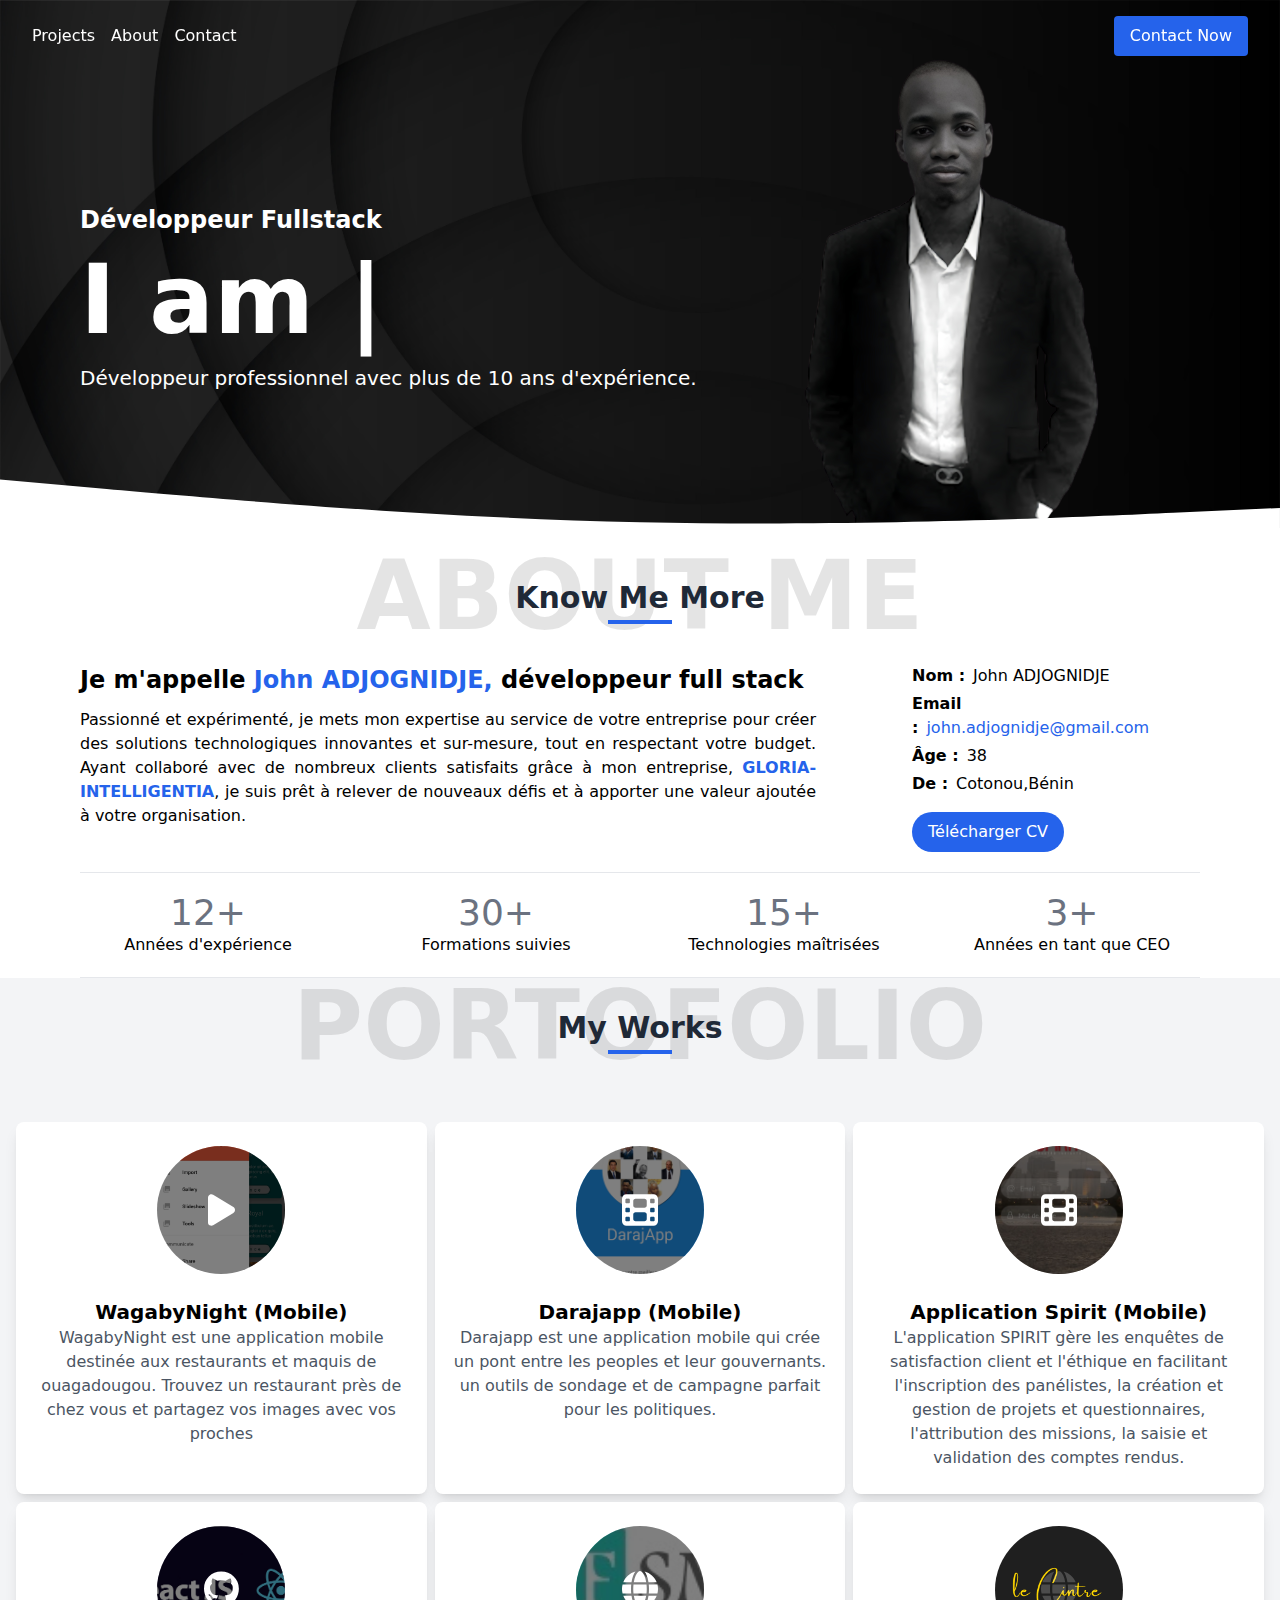
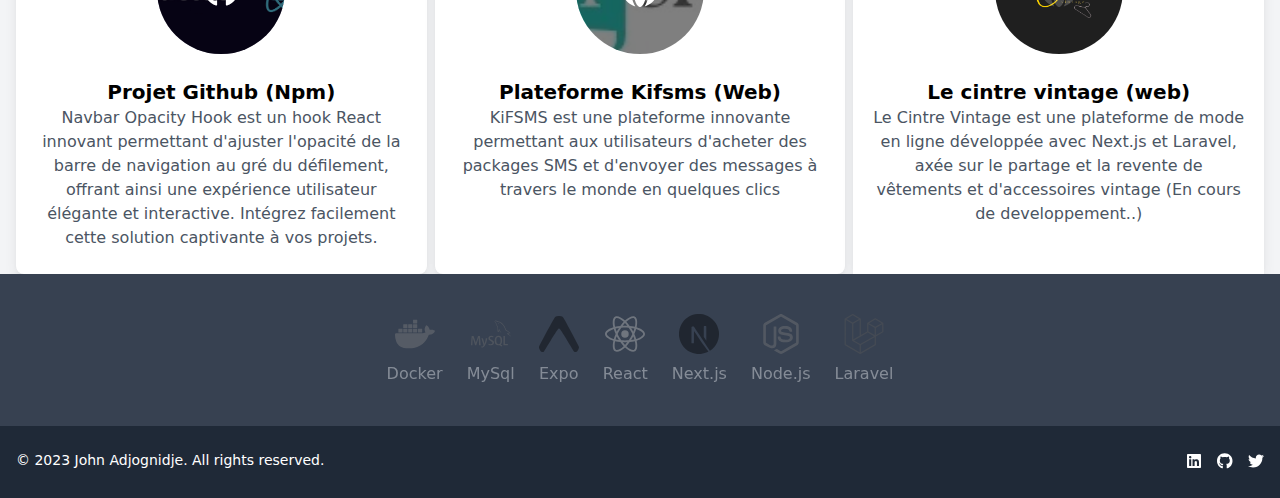
==== commit cd12f6e7: "Updates" ====
--- a/index.html
+++ b/index.html
@@ -1,6 +1,6 @@
-<!DOCTYPE html><html><head><meta charSet="utf-8"/><meta name="viewport" content="width=device-width"/><meta name="next-head-count" content="2"/><link rel="preload" href="/adjognidje.github.io/_next/static/css/e44949f94d7ec589.css" as="style"/><link rel="stylesheet" href="/adjognidje.github.io/_next/static/css/e44949f94d7ec589.css" data-n-g=""/><link rel="preload" href="/adjognidje.github.io/_next/static/css/59c014ed6fe77073.css" as="style"/><link rel="stylesheet" href="/adjognidje.github.io/_next/static/css/59c014ed6fe77073.css" data-n-p=""/><noscript data-n-css=""></noscript><script defer="" nomodule="" src="/adjognidje.github.io/_next/static/chunks/polyfills-c67a75d1b6f99dc8.js"></script><script src="/adjognidje.github.io/_next/static/chunks/webpack-5ccb81e462226999.js" defer=""></script><script src="/adjognidje.github.io/_next/static/chunks/framework-2c79e2a64abdb08b.js" defer=""></script><script src="/adjognidje.github.io/_next/static/chunks/main-ab8bd191467ddf39.js" defer=""></script><script src="/adjognidje.github.io/_next/static/chunks/pages/_app-2693df6816dcb958.js" defer=""></script><script src="/adjognidje.github.io/_next/static/chunks/c16184b3-6a3f07cdad072a78.js" defer=""></script><script src="/adjognidje.github.io/_next/static/chunks/2cca2479-d8a8bb597246d7ed.js" defer=""></script><script src="/adjognidje.github.io/_next/static/chunks/100-9a7a625d8e126ec0.js" defer=""></script><script src="/adjognidje.github.io/_next/static/chunks/pages/index-62d733895299ab93.js" defer=""></script><script src="/adjognidje.github.io/_next/static/Xky268jveeU6Yo8xMxUtr/_buildManifest.js" defer=""></script><script src="/adjognidje.github.io/_next/static/Xky268jveeU6Yo8xMxUtr/_ssgManifest.js" defer=""></script></head><body><div id="root"><div id="__next"><div class="flex flex-col items-center justify-center min-h-screen"><header style="background-color:rgba(0, 0, 0, 0)" class="flex flex-col items-center py-4 bg-gray-800 z-50 text-white top-0 fixed justify-center w-full flex-1  text-center"><div class="container mx-auto px-4 sm:px-8"><div class="flex justify-between items-center"><nav><ul class="flex space-x-4"><li><a href="#projects" class="hover:text-gray-300">Projects</a></li><li><a href="#about" class="hover:text-gray-300">About</a></li><li><a href="#contact" class="hover:text-gray-300">Contact</a></li></ul></nav><a href="#contact" class="bg-blue-600 text-white px-4 py-2 rounded hover:bg-blue-700">Contact Now</a></div></div></header><main class="flex flex-col items-center justify-center w-full flex-1  text-center lg:text-left"><section class="pt-12 bg-cover bg-no-repeat   w-full  bg-[url(&#x27;/landing.jpg&#x27;)]"><div class=" mx-auto sm:px-20 px-10 relative"><div class="flex items-center pt-24 sm:pt-0 "><div><h1 class="sm:text-2xl text-lg text-white font-semibold  mb-4">Développeur Fullstack</h1><h2 id="nameit" class="lg:text-8xl text-3xl  text-white font-bold mb-4"></h2><p class="text-white sm:text-xl text-sm mb-8 sm:mb-0">Développeur professionnel avec plus de 10 ans d&#x27;expérience.</p></div><div class="ml-auto hidden lg:block"><img src="/john.png" alt="John" class="object-cover"/></div></div><svg class="absolute left-0 bottom-3 hidden lg:block" xmlns="http://www.w3.org/2000/svg" viewBox="0 0 1440 320"><path fill="#ffffff" fill-opacity="1" d="M0,256L120,266.7C240,277,480,299,720,304C960,309,1200,299,1320,293.3L1440,288L1440,320L1320,320C1200,320,960,320,720,320C480,320,240,320,120,320L0,320Z"></path></svg><div class="absolute hidden lg:block left-0 w-full h-5 bottom-0 bg-white"></div></div></section><section><div class="container mx-auto px-4 pt-5 sm:pt-0 lg:px-20"><div class="relative flex flex-col items-center mb-5"><h2 class="sm:text-8xl text-6xl text-center text-uppercase font-bold w-full mb-0 text-gray opacity-10">ABOUT ME</h2><div class="absolute w-full sm:top-8 top-3 self-center text-center"><p class="sm:text-3xl text-xl text-gray-800 font-semibold mb-0 text-dark inline-block">Know Me More</p><div class="heading-separator-line border-b-4 border-blue-600 w-16 mx-auto mt-1"></div></div></div><div class="flex flex-wrap -mx-4"><div class="w-full lg:w-7/12 xl:w-8/12 px-4 text-center lg:text-left"><h2 class="text-2xl font-semibold mb-3">Je m&#x27;appelle<!-- --> <span class="text-blue-600">John ADJOGNIDJE,</span> <!-- -->développeur full stack</h2><p class="text-justify">Passionné et expérimenté, je mets mon expertise au service
+<!DOCTYPE html><html><head><meta charSet="utf-8"/><meta name="viewport" content="width=device-width"/><meta name="next-head-count" content="2"/><link rel="preload" href="https://adjognidje.github.io/_next/static/css/e44949f94d7ec589.css" as="style"/><link rel="stylesheet" href="https://adjognidje.github.io/_next/static/css/e44949f94d7ec589.css" data-n-g=""/><link rel="preload" href="https://adjognidje.github.io/_next/static/css/59c014ed6fe77073.css" as="style"/><link rel="stylesheet" href="https://adjognidje.github.io/_next/static/css/59c014ed6fe77073.css" data-n-p=""/><noscript data-n-css=""></noscript><script defer="" nomodule="" src="https://adjognidje.github.io/_next/static/chunks/polyfills-c67a75d1b6f99dc8.js"></script><script src="https://adjognidje.github.io/_next/static/chunks/webpack-59a5b306e65cbd99.js" defer=""></script><script src="https://adjognidje.github.io/_next/static/chunks/framework-2c79e2a64abdb08b.js" defer=""></script><script src="https://adjognidje.github.io/_next/static/chunks/main-2f7c9761d58c33d5.js" defer=""></script><script src="https://adjognidje.github.io/_next/static/chunks/pages/_app-2693df6816dcb958.js" defer=""></script><script src="https://adjognidje.github.io/_next/static/chunks/c16184b3-6a3f07cdad072a78.js" defer=""></script><script src="https://adjognidje.github.io/_next/static/chunks/2cca2479-d8a8bb597246d7ed.js" defer=""></script><script src="https://adjognidje.github.io/_next/static/chunks/100-b04165c6ba4f9a5c.js" defer=""></script><script src="https://adjognidje.github.io/_next/static/chunks/pages/index-62d733895299ab93.js" defer=""></script><script src="https://adjognidje.github.io/_next/static/yAyODZH92InKYIQ2mgi8v/_buildManifest.js" defer=""></script><script src="https://adjognidje.github.io/_next/static/yAyODZH92InKYIQ2mgi8v/_ssgManifest.js" defer=""></script></head><body><div id="root"><div id="__next"><div class="flex flex-col items-center justify-center min-h-screen"><header style="background-color:rgba(0, 0, 0, 0)" class="flex flex-col items-center py-4 bg-gray-800 z-50 text-white top-0 fixed justify-center w-full flex-1  text-center"><div class="container mx-auto px-4 sm:px-8"><div class="flex justify-between items-center"><nav><ul class="flex space-x-4"><li><a href="#projects" class="hover:text-gray-300">Projects</a></li><li><a href="#about" class="hover:text-gray-300">About</a></li><li><a href="#contact" class="hover:text-gray-300">Contact</a></li></ul></nav><a href="#contact" class="bg-blue-600 text-white px-4 py-2 rounded hover:bg-blue-700">Contact Now</a></div></div></header><main class="flex flex-col items-center justify-center w-full flex-1  text-center lg:text-left"><section class="pt-12 bg-cover bg-no-repeat   w-full  bg-[url(&#x27;/landing.jpg&#x27;)]"><div class=" mx-auto sm:px-20 px-10 relative"><div class="flex items-center pt-24 sm:pt-0 "><div><h1 class="sm:text-2xl text-lg text-white font-semibold  mb-4">Développeur Fullstack</h1><h2 id="nameit" class="lg:text-8xl text-3xl  text-white font-bold mb-4"></h2><p class="text-white sm:text-xl text-sm mb-8 sm:mb-0">Développeur professionnel avec plus de 10 ans d&#x27;expérience.</p></div><div class="ml-auto hidden lg:block"><img src="/john.png" alt="John" class="object-cover"/></div></div><svg class="absolute left-0 bottom-3 hidden lg:block" xmlns="http://www.w3.org/2000/svg" viewBox="0 0 1440 320"><path fill="#ffffff" fill-opacity="1" d="M0,256L120,266.7C240,277,480,299,720,304C960,309,1200,299,1320,293.3L1440,288L1440,320L1320,320C1200,320,960,320,720,320C480,320,240,320,120,320L0,320Z"></path></svg><div class="absolute hidden lg:block left-0 w-full h-5 bottom-0 bg-white"></div></div></section><section><div class="container mx-auto px-4 pt-5 sm:pt-0 lg:px-20"><div class="relative flex flex-col items-center mb-5"><h2 class="sm:text-8xl text-6xl text-center text-uppercase font-bold w-full mb-0 text-gray opacity-10">ABOUT ME</h2><div class="absolute w-full sm:top-8 top-3 self-center text-center"><p class="sm:text-3xl text-xl text-gray-800 font-semibold mb-0 text-dark inline-block">Know Me More</p><div class="heading-separator-line border-b-4 border-blue-600 w-16 mx-auto mt-1"></div></div></div><div class="flex flex-wrap -mx-4"><div class="w-full lg:w-7/12 xl:w-8/12 px-4 text-center lg:text-left"><h2 class="text-2xl font-semibold mb-3">Je m&#x27;appelle<!-- --> <span class="text-blue-600">John ADJOGNIDJE,</span> <!-- -->développeur full stack</h2><p class="text-justify">Passionné et expérimenté, je mets mon expertise au service
                     de votre entreprise pour créer des solutions technologiques
                     innovantes et sur-mesure, tout en respectant votre budget.
                     Ayant collaboré avec de nombreux clients satisfaits grâce à
                     mon entreprise<!-- -->,<!-- --> <a href="https://gloria-intelligentia.com" target="_blank" rel="noopener noreferrer" class="font-bold text-blue-600 hover:text-blue-800">GLORIA-INTELLIGENTIA</a>, <!-- -->je suis prêt à relever de nouveaux défis et à apporter une
-                    valeur ajoutée à votre organisation<!-- -->.</p></div><div class="w-full lg:w-5/12 xl:w-4/12 px-4"><div class="pl-0 sm:pt-0 pt-3 lg:pl-16"><ul class="list-none text-left  space-y-1"><li><span class="font-semibold mr-2">Nom :</span>John ADJOGNIDJE</li><li><span class="font-semibold mr-2">Email :</span><a href="mailto:john.adjognidje@gmail.com" class="text-blue-600">john.adjognidje@gmail.com</a></li><li><span class="font-semibold mr-2">Âge :</span>38</li><li class="border-0"><span class="font-semibold mr-2">De :</span>Cotonou,<!-- -->Bénin</li></ul><a href="/path/to/your/resume.pdf" download="" class="mt-4 inline-block bg-blue-600 text-white py-2 px-4 rounded-full">Télécharger CV</a></div></div></div><div class="mt-5 border-t border-b py-5"><div class="flex flex-wrap -mx-4 space-y-8 sm:space-y-0"><div class="w-full md:w-1/2 lg:w-1/4 px-4"><div class="text-center"><h4 class="text-4xl mb-0 text-gray-500"><span>12</span>+</h4><p class="mb-0">Années d&#x27;expérience</p></div></div><div class="w-full md:w-1/2 lg:w-1/4 px-4"><div class="text-center"><h4 class="text-4xl mb-0 text-gray-500"><span>30</span>+</h4><p class="mb-0">Formations suivies</p></div></div><div class="w-full md:w-1/2 lg:w-1/4 px-4"><div class="text-center"><h4 class="text-4xl mb-0 text-gray-500"><span>15</span>+</h4><p class="mb-0">Technologies maîtrisées</p></div></div><div class="w-full md:w-1/2 lg:w-1/4 px-4"><div class="text-center"><h4 class="text-4xl mb-0 text-gray-500"><span>3</span>+</h4><p class="mb-0">Années en tant que CEO</p></div></div></div></div></div></section><section class="bg-gray-100 w-full"><div class="container mx-auto px-4  "><div class="relative flex flex-col items-center mb-5"><h2 class="sm:text-8xl text-6xl text-center text-uppercase font-bold w-full mb-0 text-gray opacity-10">PORTOFOLIO</h2><div class="absolute w-full sm:top-8 top-3 self-center text-center"><p class="sm:text-3xl text-xl text-gray-800 font-semibold mb-0 text-dark inline-block">My Works</p><div class="heading-separator-line border-b-4 border-blue-600 w-16 mx-auto mt-1"></div></div></div><div class="flex flex-col sm:flex-row justify-center mt-12 space-y-2 sm:space-y-0 sm:space-x-2"><div class="sm:w-1/3"><div class="bg-white shadow-lg rounded-lg h-full px-4 py-6"><div class="flex justify-center relative"><img src="/wagabynight.png" alt="Projet 1" class="w-32 h-32 object-cover rounded-full"/><div class="absolute top-0 w-32 h-32 flex items-center justify-center bg-black bg-opacity-50 rounded-full"><svg aria-hidden="true" focusable="false" data-prefix="fas" data-icon="play" class="svg-inline--fa fa-play text-white text-4xl transition-all duration-200 ease-in-out hover:text-sky-500 active:text-blue-500 hover:shadow-sm active:shadow-lg cursor-pointer" role="img" xmlns="http://www.w3.org/2000/svg" viewBox="0 0 384 512"><path fill="currentColor" d="M73 39c-14.8-9.1-33.4-9.4-48.5-.9S0 62.6 0 80V432c0 17.4 9.4 33.4 24.5 41.9s33.7 8.1 48.5-.9L361 297c14.3-8.7 23-24.2 23-41s-8.7-32.2-23-41L73 39z"></path></svg></div></div><div class="mt-6"><h1 class="text-xl font-bold text-center">WagabyNight (Mobile)</h1><p class="text-center text-gray-600">WagabyNight est une application mobile destinée aux restaurants et maquis de ouagadougou. Trouvez un restaurant près de chez vous et partagez vos images avec vos proches</p></div></div></div><div class="sm:w-1/3"><div class="bg-white shadow-lg rounded-lg h-full px-4 py-6"><div class="flex justify-center relative"><img src="/darajap/1.png" alt="Projet 1" class="w-32 h-32 object-cover rounded-full"/><div class="absolute top-0 w-32 h-32 flex items-center justify-center bg-black bg-opacity-50 rounded-full"><svg aria-hidden="true" focusable="false" data-prefix="fas" data-icon="film" class="svg-inline--fa fa-film text-white text-4xl transition-all duration-200 ease-in-out hover:text-sky-500 active:text-blue-500 hover:shadow-sm active:shadow-lg cursor-pointer" role="img" xmlns="http://www.w3.org/2000/svg" viewBox="0 0 512 512"><path fill="currentColor" d="M0 96C0 60.7 28.7 32 64 32H448c35.3 0 64 28.7 64 64V416c0 35.3-28.7 64-64 64H64c-35.3 0-64-28.7-64-64V96zM48 368v32c0 8.8 7.2 16 16 16H96c8.8 0 16-7.2 16-16V368c0-8.8-7.2-16-16-16H64c-8.8 0-16 7.2-16 16zm368-16c-8.8 0-16 7.2-16 16v32c0 8.8 7.2 16 16 16h32c8.8 0 16-7.2 16-16V368c0-8.8-7.2-16-16-16H416zM48 240v32c0 8.8 7.2 16 16 16H96c8.8 0 16-7.2 16-16V240c0-8.8-7.2-16-16-16H64c-8.8 0-16 7.2-16 16zm368-16c-8.8 0-16 7.2-16 16v32c0 8.8 7.2 16 16 16h32c8.8 0 16-7.2 16-16V240c0-8.8-7.2-16-16-16H416zM48 112v32c0 8.8 7.2 16 16 16H96c8.8 0 16-7.2 16-16V112c0-8.8-7.2-16-16-16H64c-8.8 0-16 7.2-16 16zM416 96c-8.8 0-16 7.2-16 16v32c0 8.8 7.2 16 16 16h32c8.8 0 16-7.2 16-16V112c0-8.8-7.2-16-16-16H416zM160 128v64c0 17.7 14.3 32 32 32H320c17.7 0 32-14.3 32-32V128c0-17.7-14.3-32-32-32H192c-17.7 0-32 14.3-32 32zm32 160c-17.7 0-32 14.3-32 32v64c0 17.7 14.3 32 32 32H320c17.7 0 32-14.3 32-32V320c0-17.7-14.3-32-32-32H192z"></path></svg></div></div><div class="mt-6"><h1 class="text-xl font-bold text-center">Darajapp (Mobile)</h1><p class="text-center text-gray-600">Darajapp est une application mobile qui crée un pont entre les peoples et leur gouvernants. un outils de sondage et de campagne parfait pour les politiques.</p></div></div></div><div class="sm:w-1/3"><div class="bg-white shadow-lg rounded-lg h-full px-4 py-6"><div class="flex justify-center relative"><img src="/spirit/1.jpeg" alt="Projet 1" class="w-32 h-32 object-cover rounded-full"/><div class="absolute top-0 w-32 h-32 flex items-center justify-center bg-black bg-opacity-50 rounded-full"><svg aria-hidden="true" focusable="false" data-prefix="fas" data-icon="film" class="svg-inline--fa fa-film text-white text-4xl transition-all duration-200 ease-in-out hover:text-sky-500 active:text-blue-500 hover:shadow-sm active:shadow-lg cursor-pointer" role="img" xmlns="http://www.w3.org/2000/svg" viewBox="0 0 512 512"><path fill="currentColor" d="M0 96C0 60.7 28.7 32 64 32H448c35.3 0 64 28.7 64 64V416c0 35.3-28.7 64-64 64H64c-35.3 0-64-28.7-64-64V96zM48 368v32c0 8.8 7.2 16 16 16H96c8.8 0 16-7.2 16-16V368c0-8.8-7.2-16-16-16H64c-8.8 0-16 7.2-16 16zm368-16c-8.8 0-16 7.2-16 16v32c0 8.8 7.2 16 16 16h32c8.8 0 16-7.2 16-16V368c0-8.8-7.2-16-16-16H416zM48 240v32c0 8.8 7.2 16 16 16H96c8.8 0 16-7.2 16-16V240c0-8.8-7.2-16-16-16H64c-8.8 0-16 7.2-16 16zm368-16c-8.8 0-16 7.2-16 16v32c0 8.8 7.2 16 16 16h32c8.8 0 16-7.2 16-16V240c0-8.8-7.2-16-16-16H416zM48 112v32c0 8.8 7.2 16 16 16H96c8.8 0 16-7.2 16-16V112c0-8.8-7.2-16-16-16H64c-8.8 0-16 7.2-16 16zM416 96c-8.8 0-16 7.2-16 16v32c0 8.8 7.2 16 16 16h32c8.8 0 16-7.2 16-16V112c0-8.8-7.2-16-16-16H416zM160 128v64c0 17.7 14.3 32 32 32H320c17.7 0 32-14.3 32-32V128c0-17.7-14.3-32-32-32H192c-17.7 0-32 14.3-32 32zm32 160c-17.7 0-32 14.3-32 32v64c0 17.7 14.3 32 32 32H320c17.7 0 32-14.3 32-32V320c0-17.7-14.3-32-32-32H192z"></path></svg></div></div><div class="mt-6"><h1 class="text-xl font-bold text-center">Application Spirit (Mobile)</h1><p class="text-center text-gray-600">L&#x27;application SPIRIT gère les enquêtes de satisfaction client et l&#x27;éthique en facilitant l&#x27;inscription des panélistes, la création et gestion de projets et questionnaires, l&#x27;attribution des missions, la saisie et validation des comptes rendus.</p></div></div></div></div><div class="flex flex-col sm:flex-row justify-center mt-2 space-y-2 sm:space-y-0 sm:space-x-2"><div class="sm:w-1/3"><div class="bg-white shadow-lg rounded-lg sm:rounded-t-lg h-full px-4 py-6"><div class="flex justify-center relative"><img src="/reactjs.png" alt="Projet 1" class="w-32 h-32 object-cover rounded-full"/><div class="absolute top-0 w-32 h-32 flex items-center justify-center bg-black bg-opacity-50 rounded-full"><a href="https://github.com/adjognidje/navbar-opacity-hook" target="_blank" rel="noopener noreferrer"><svg aria-hidden="true" focusable="false" data-prefix="fab" data-icon="github" class="svg-inline--fa fa-github text-white text-4xl transition-all duration-200 ease-in-out hover:text-sky-500 active:text-blue-500 hover:shadow-sm active:shadow-lg cursor-pointer" role="img" xmlns="http://www.w3.org/2000/svg" viewBox="0 0 496 512"><path fill="currentColor" d="M165.9 397.4c0 2-2.3 3.6-5.2 3.6-3.3.3-5.6-1.3-5.6-3.6 0-2 2.3-3.6 5.2-3.6 3-.3 5.6 1.3 5.6 3.6zm-31.1-4.5c-.7 2 1.3 4.3 4.3 4.9 2.6 1 5.6 0 6.2-2s-1.3-4.3-4.3-5.2c-2.6-.7-5.5.3-6.2 2.3zm44.2-1.7c-2.9.7-4.9 2.6-4.6 4.9.3 2 2.9 3.3 5.9 2.6 2.9-.7 4.9-2.6 4.6-4.6-.3-1.9-3-3.2-5.9-2.9zM244.8 8C106.1 8 0 113.3 0 252c0 110.9 69.8 205.8 169.5 239.2 12.8 2.3 17.3-5.6 17.3-12.1 0-6.2-.3-40.4-.3-61.4 0 0-70 15-84.7-29.8 0 0-11.4-29.1-27.8-36.6 0 0-22.9-15.7 1.6-15.4 0 0 24.9 2 38.6 25.8 21.9 38.6 58.6 27.5 72.9 20.9 2.3-16 8.8-27.1 16-33.7-55.9-6.2-112.3-14.3-112.3-110.5 0-27.5 7.6-41.3 23.6-58.9-2.6-6.5-11.1-33.3 2.6-67.9 20.9-6.5 69 27 69 27 20-5.6 41.5-8.5 62.8-8.5s42.8 2.9 62.8 8.5c0 0 48.1-33.6 69-27 13.7 34.7 5.2 61.4 2.6 67.9 16 17.7 25.8 31.5 25.8 58.9 0 96.5-58.9 104.2-114.8 110.5 9.2 7.9 17 22.9 17 46.4 0 33.7-.3 75.4-.3 83.6 0 6.5 4.6 14.4 17.3 12.1C428.2 457.8 496 362.9 496 252 496 113.3 383.5 8 244.8 8zM97.2 352.9c-1.3 1-1 3.3.7 5.2 1.6 1.6 3.9 2.3 5.2 1 1.3-1 1-3.3-.7-5.2-1.6-1.6-3.9-2.3-5.2-1zm-10.8-8.1c-.7 1.3.3 2.9 2.3 3.9 1.6 1 3.6.7 4.3-.7.7-1.3-.3-2.9-2.3-3.9-2-.6-3.6-.3-4.3.7zm32.4 35.6c-1.6 1.3-1 4.3 1.3 6.2 2.3 2.3 5.2 2.6 6.5 1 1.3-1.3.7-4.3-1.3-6.2-2.2-2.3-5.2-2.6-6.5-1zm-11.4-14.7c-1.6 1-1.6 3.6 0 5.9 1.6 2.3 4.3 3.3 5.6 2.3 1.6-1.3 1.6-3.9 0-6.2-1.4-2.3-4-3.3-5.6-2z"></path></svg></a></div></div><div class="mt-6"><h1 class="text-xl font-bold text-center">Projet Github (Npm)</h1><p class="text-center text-gray-600">Navbar Opacity Hook est un hook React innovant permettant d&#x27;ajuster l&#x27;opacité de la barre de navigation au gré du défilement, offrant ainsi une expérience utilisateur élégante et interactive. Intégrez facilement cette solution captivante à vos projets.</p></div></div></div><div class="sm:w-1/3"><div class="bg-white shadow-lg rounded-lg sm:rounded-t-lg h-full px-4 py-6"><div class="flex justify-center relative"><img src="/logo_kifsms.jpg" alt="Projet 1" class="w-32 h-32 object-cover rounded-full"/><div class="absolute top-0 w-32 h-32 flex items-center justify-center bg-black bg-opacity-50 rounded-full"><a href="https://kif-sms.com" target="_blank" rel="noopener noreferrer"><svg aria-hidden="true" focusable="false" data-prefix="fas" data-icon="globe" class="svg-inline--fa fa-globe text-white text-4xl transition-all duration-200 ease-in-out hover:text-sky-500 active:text-blue-500 hover:shadow-sm active:shadow-lg cursor-pointer" role="img" xmlns="http://www.w3.org/2000/svg" viewBox="0 0 512 512"><path fill="currentColor" d="M352 256c0 22.2-1.2 43.6-3.3 64H163.3c-2.2-20.4-3.3-41.8-3.3-64s1.2-43.6 3.3-64H348.7c2.2 20.4 3.3 41.8 3.3 64zm28.8-64H503.9c5.3 20.5 8.1 41.9 8.1 64s-2.8 43.5-8.1 64H380.8c2.1-20.6 3.2-42 3.2-64s-1.1-43.4-3.2-64zm112.6-32H376.7c-10-63.9-29.8-117.4-55.3-151.6c78.3 20.7 142 77.5 171.9 151.6zm-149.1 0H167.7c6.1-36.4 15.5-68.6 27-94.7c10.5-23.6 22.2-40.7 33.5-51.5C239.4 3.2 248.7 0 256 0s16.6 3.2 27.8 13.8c11.3 10.8 23 27.9 33.5 51.5c11.6 26 20.9 58.2 27 94.7zm-209 0H18.6C48.6 85.9 112.2 29.1 190.6 8.4C165.1 42.6 145.3 96.1 135.3 160zM8.1 192H131.2c-2.1 20.6-3.2 42-3.2 64s1.1 43.4 3.2 64H8.1C2.8 299.5 0 278.1 0 256s2.8-43.5 8.1-64zM194.7 446.6c-11.6-26-20.9-58.2-27-94.6H344.3c-6.1 36.4-15.5 68.6-27 94.6c-10.5 23.6-22.2 40.7-33.5 51.5C272.6 508.8 263.3 512 256 512s-16.6-3.2-27.8-13.8c-11.3-10.8-23-27.9-33.5-51.5zM135.3 352c10 63.9 29.8 117.4 55.3 151.6C112.2 482.9 48.6 426.1 18.6 352H135.3zm358.1 0c-30 74.1-93.6 130.9-171.9 151.6c25.5-34.2 45.2-87.7 55.3-151.6H493.4z"></path></svg></a></div></div><div class="mt-6"><h1 class="text-xl font-bold text-center">Plateforme Kifsms (Web)</h1><p class="text-center text-gray-600">KiFSMS est une plateforme innovante permettant aux utilisateurs d&#x27;acheter des packages SMS et d&#x27;envoyer des messages à travers le monde en quelques clics</p></div></div></div><div class="sm:w-1/3"><div class="bg-white shadow-lg rounded-t-lg h-full px-4 py-6"><div class="flex justify-center relative"><img src="/cintrevintage.png" alt="Projet 1" class="w-32 h-32 object-cover rounded-full"/><div class="absolute top-0 w-32 h-32 flex items-center justify-center bg-black bg-opacity-0 rounded-full"><a href="https://cintrevintage.com" target="_blank" rel="noopener noreferrer"><svg aria-hidden="true" focusable="false" data-prefix="fas" data-icon="globe" class="svg-inline--fa fa-globe text-white hover:opacity-90 opacity-20 text-4xl transition-all duration-200 ease-in-out hover:text-sky-500 active:text-blue-500 hover:shadow-sm active:shadow-lg cursor-pointer" role="img" xmlns="http://www.w3.org/2000/svg" viewBox="0 0 512 512"><path fill="currentColor" d="M352 256c0 22.2-1.2 43.6-3.3 64H163.3c-2.2-20.4-3.3-41.8-3.3-64s1.2-43.6 3.3-64H348.7c2.2 20.4 3.3 41.8 3.3 64zm28.8-64H503.9c5.3 20.5 8.1 41.9 8.1 64s-2.8 43.5-8.1 64H380.8c2.1-20.6 3.2-42 3.2-64s-1.1-43.4-3.2-64zm112.6-32H376.7c-10-63.9-29.8-117.4-55.3-151.6c78.3 20.7 142 77.5 171.9 151.6zm-149.1 0H167.7c6.1-36.4 15.5-68.6 27-94.7c10.5-23.6 22.2-40.7 33.5-51.5C239.4 3.2 248.7 0 256 0s16.6 3.2 27.8 13.8c11.3 10.8 23 27.9 33.5 51.5c11.6 26 20.9 58.2 27 94.7zm-209 0H18.6C48.6 85.9 112.2 29.1 190.6 8.4C165.1 42.6 145.3 96.1 135.3 160zM8.1 192H131.2c-2.1 20.6-3.2 42-3.2 64s1.1 43.4 3.2 64H8.1C2.8 299.5 0 278.1 0 256s2.8-43.5 8.1-64zM194.7 446.6c-11.6-26-20.9-58.2-27-94.6H344.3c-6.1 36.4-15.5 68.6-27 94.6c-10.5 23.6-22.2 40.7-33.5 51.5C272.6 508.8 263.3 512 256 512s-16.6-3.2-27.8-13.8c-11.3-10.8-23-27.9-33.5-51.5zM135.3 352c10 63.9 29.8 117.4 55.3 151.6C112.2 482.9 48.6 426.1 18.6 352H135.3zm358.1 0c-30 74.1-93.6 130.9-171.9 151.6c25.5-34.2 45.2-87.7 55.3-151.6H493.4z"></path></svg></a></div></div><div class="mt-6"><h1 class="text-xl font-bold text-center">Le cintre vintage (web)</h1><p class="text-center text-gray-600">Le Cintre Vintage est une plateforme de mode en ligne développée avec Next.js et Laravel, axée sur le partage et la revente de vêtements et d&#x27;accessoires vintage (En cours de developpement..)</p></div></div></div></div></div></section><section class="bg-gray-100 w-full"><div class="shadow-lg px-4 py-10 bg-gray-700"><div class="flex flex-col sm:flex-row  space-x-0 space-y-6 sm:space-y-0 sm:space-x-6 justify-center items-center"><div class="flex flex-col  items-center space-y-2"><img alt="Docker" loading="lazy" width="32" height="32" decoding="async" data-nimg="1" class="w-32 h-32 sm:w-10 sm:h-10 object-cover filter grayscale opacity-40 hover:grayscale-0 hover:opacity-100 transition-all duration-200" style="color:transparent" src="/docker-color.svg"/><span class="opacity-50 sm:text-base text-3xl text-gray-300">Docker</span></div><div class="flex flex-col  items-center space-y-2"><img alt="MySql" loading="lazy" width="32" height="32" decoding="async" data-nimg="1" class="w-32 h-32 sm:w-10 sm:h-10 object-cover filter grayscale opacity-40 hover:grayscale-0 hover:opacity-100 transition-all duration-200" style="color:transparent" src="/mysql-color.svg"/><span class="opacity-50 sm:text-base text-3xl text-gray-300">MySql</span></div><div class="flex flex-col  items-center space-y-2"><img alt="Expo" loading="lazy" width="32" height="32" decoding="async" data-nimg="1" class="w-32 h-32 sm:w-10 sm:h-10 object-cover filter grayscale opacity-40 hover:grayscale-0 hover:opacity-100 transition-all duration-200" style="color:transparent" src="/expo-color.svg"/><span class="opacity-50 sm:text-base text-3xl text-gray-300">Expo</span></div><div class="flex flex-col  items-center space-y-2"><img alt="React" loading="lazy" width="32" height="32" decoding="async" data-nimg="1" class="w-32 h-32 sm:w-10 sm:h-10 object-cover filter grayscale opacity-40 hover:grayscale-0 hover:opacity-100 transition-all duration-200" style="color:transparent" src="/react-color.svg"/><span class="opacity-50 sm:text-base text-3xl text-gray-300">React</span></div><div class="flex flex-col  items-center space-y-2"><img alt="Next.js" loading="lazy" width="32" height="32" decoding="async" data-nimg="1" class="w-32 h-32 sm:w-10 sm:h-10 object-cover filter grayscale opacity-40 hover:grayscale-0 hover:opacity-100 transition-all duration-200" style="color:transparent" src="/nextdotjs-color.svg"/><span class="opacity-50 sm:text-base text-3xl text-gray-300">Next.js</span></div><div class="flex flex-col  items-center space-y-2"><img alt="Node.js" loading="lazy" width="32" height="32" decoding="async" data-nimg="1" class="w-32 h-32 sm:w-10 sm:h-10 object-cover filter grayscale opacity-40 hover:grayscale-0 hover:opacity-100 transition-all duration-200" style="color:transparent" src="/nodedotjs-color.svg"/><span class="opacity-50 sm:text-base text-3xl text-gray-300">Node.js</span></div><div class="flex flex-col  items-center space-y-2"><img alt="Laravel" loading="lazy" width="32" height="32" decoding="async" data-nimg="1" class="w-32 h-32 sm:w-10 sm:h-10 object-cover filter grayscale opacity-40 hover:grayscale-0 hover:opacity-100 transition-all duration-200" style="color:transparent" src="/laravel-color.svg"/><span class="opacity-50 sm:text-base text-3xl text-gray-300">Laravel</span></div></div></div></section></main><footer class="bg-gray-800 text-white w-full py-6"><div class="container mx-auto px-4"><div class="flex justify-between"><p class="text-sm">© 2023 John Adjognidje. All rights reserved.</p><div class="flex space-x-4"><a href="#" class="hover:text-gray-300" aria-label="LinkedIn"><svg aria-hidden="true" focusable="false" data-prefix="fab" data-icon="linkedin" class="svg-inline--fa fa-linkedin " role="img" xmlns="http://www.w3.org/2000/svg" viewBox="0 0 448 512"><path fill="currentColor" d="M416 32H31.9C14.3 32 0 46.5 0 64.3v383.4C0 465.5 14.3 480 31.9 480H416c17.6 0 32-14.5 32-32.3V64.3c0-17.8-14.4-32.3-32-32.3zM135.4 416H69V202.2h66.5V416zm-33.2-243c-21.3 0-38.5-17.3-38.5-38.5S80.9 96 102.2 96c21.2 0 38.5 17.3 38.5 38.5 0 21.3-17.2 38.5-38.5 38.5zm282.1 243h-66.4V312c0-24.8-.5-56.7-34.5-56.7-34.6 0-39.9 27-39.9 54.9V416h-66.4V202.2h63.7v29.2h.9c8.9-16.8 30.6-34.5 62.9-34.5 67.2 0 79.7 44.3 79.7 101.9V416z"></path></svg></a><a href="https://github.com/adjognidje" class="hover:text-gray-300" aria-label="GitHub"><svg aria-hidden="true" focusable="false" data-prefix="fab" data-icon="github" class="svg-inline--fa fa-github " role="img" xmlns="http://www.w3.org/2000/svg" viewBox="0 0 496 512"><path fill="currentColor" d="M165.9 397.4c0 2-2.3 3.6-5.2 3.6-3.3.3-5.6-1.3-5.6-3.6 0-2 2.3-3.6 5.2-3.6 3-.3 5.6 1.3 5.6 3.6zm-31.1-4.5c-.7 2 1.3 4.3 4.3 4.9 2.6 1 5.6 0 6.2-2s-1.3-4.3-4.3-5.2c-2.6-.7-5.5.3-6.2 2.3zm44.2-1.7c-2.9.7-4.9 2.6-4.6 4.9.3 2 2.9 3.3 5.9 2.6 2.9-.7 4.9-2.6 4.6-4.6-.3-1.9-3-3.2-5.9-2.9zM244.8 8C106.1 8 0 113.3 0 252c0 110.9 69.8 205.8 169.5 239.2 12.8 2.3 17.3-5.6 17.3-12.1 0-6.2-.3-40.4-.3-61.4 0 0-70 15-84.7-29.8 0 0-11.4-29.1-27.8-36.6 0 0-22.9-15.7 1.6-15.4 0 0 24.9 2 38.6 25.8 21.9 38.6 58.6 27.5 72.9 20.9 2.3-16 8.8-27.1 16-33.7-55.9-6.2-112.3-14.3-112.3-110.5 0-27.5 7.6-41.3 23.6-58.9-2.6-6.5-11.1-33.3 2.6-67.9 20.9-6.5 69 27 69 27 20-5.6 41.5-8.5 62.8-8.5s42.8 2.9 62.8 8.5c0 0 48.1-33.6 69-27 13.7 34.7 5.2 61.4 2.6 67.9 16 17.7 25.8 31.5 25.8 58.9 0 96.5-58.9 104.2-114.8 110.5 9.2 7.9 17 22.9 17 46.4 0 33.7-.3 75.4-.3 83.6 0 6.5 4.6 14.4 17.3 12.1C428.2 457.8 496 362.9 496 252 496 113.3 383.5 8 244.8 8zM97.2 352.9c-1.3 1-1 3.3.7 5.2 1.6 1.6 3.9 2.3 5.2 1 1.3-1 1-3.3-.7-5.2-1.6-1.6-3.9-2.3-5.2-1zm-10.8-8.1c-.7 1.3.3 2.9 2.3 3.9 1.6 1 3.6.7 4.3-.7.7-1.3-.3-2.9-2.3-3.9-2-.6-3.6-.3-4.3.7zm32.4 35.6c-1.6 1.3-1 4.3 1.3 6.2 2.3 2.3 5.2 2.6 6.5 1 1.3-1.3.7-4.3-1.3-6.2-2.2-2.3-5.2-2.6-6.5-1zm-11.4-14.7c-1.6 1-1.6 3.6 0 5.9 1.6 2.3 4.3 3.3 5.6 2.3 1.6-1.3 1.6-3.9 0-6.2-1.4-2.3-4-3.3-5.6-2z"></path></svg></a><a href="https://twitter.com/your-handle" class="hover:text-gray-300" aria-label="Twitter"><svg aria-hidden="true" focusable="false" data-prefix="fab" data-icon="twitter" class="svg-inline--fa fa-twitter " role="img" xmlns="http://www.w3.org/2000/svg" viewBox="0 0 512 512"><path fill="currentColor" d="M459.37 151.716c.325 4.548.325 9.097.325 13.645 0 138.72-105.583 298.558-298.558 298.558-59.452 0-114.68-17.219-161.137-47.106 8.447.974 16.568 1.299 25.34 1.299 49.055 0 94.213-16.568 130.274-44.832-46.132-.975-84.792-31.188-98.112-72.772 6.498.974 12.995 1.624 19.818 1.624 9.421 0 18.843-1.3 27.614-3.573-48.081-9.747-84.143-51.98-84.143-102.985v-1.299c13.969 7.797 30.214 12.67 47.431 13.319-28.264-18.843-46.781-51.005-46.781-87.391 0-19.492 5.197-37.36 14.294-52.954 51.655 63.675 129.3 105.258 216.365 109.807-1.624-7.797-2.599-15.918-2.599-24.04 0-57.828 46.782-104.934 104.934-104.934 30.213 0 57.502 12.67 76.67 33.137 23.715-4.548 46.456-13.32 66.599-25.34-7.798 24.366-24.366 44.833-46.132 57.827 21.117-2.273 41.584-8.122 60.426-16.243-14.292 20.791-32.161 39.308-52.628 54.253z"></path></svg></a></div></div></div></footer></div></div><script id="__NEXT_DATA__" type="application/json">{"props":{"pageProps":{}},"page":"/","query":{},"buildId":"Xky268jveeU6Yo8xMxUtr","assetPrefix":"/adjognidje.github.io","nextExport":true,"autoExport":true,"isFallback":false,"scriptLoader":[]}</script></div></body></html>+                    valeur ajoutée à votre organisation<!-- -->.</p></div><div class="w-full lg:w-5/12 xl:w-4/12 px-4"><div class="pl-0 sm:pt-0 pt-3 lg:pl-16"><ul class="list-none text-left  space-y-1"><li><span class="font-semibold mr-2">Nom :</span>John ADJOGNIDJE</li><li><span class="font-semibold mr-2">Email :</span><a href="mailto:john.adjognidje@gmail.com" class="text-blue-600">john.adjognidje@gmail.com</a></li><li><span class="font-semibold mr-2">Âge :</span>38</li><li class="border-0"><span class="font-semibold mr-2">De :</span>Cotonou,<!-- -->Bénin</li></ul><a href="/path/to/your/resume.pdf" download="" class="mt-4 inline-block bg-blue-600 text-white py-2 px-4 rounded-full">Télécharger CV</a></div></div></div><div class="mt-5 border-t border-b py-5"><div class="flex flex-wrap -mx-4 space-y-8 sm:space-y-0"><div class="w-full md:w-1/2 lg:w-1/4 px-4"><div class="text-center"><h4 class="text-4xl mb-0 text-gray-500"><span>12</span>+</h4><p class="mb-0">Années d&#x27;expérience</p></div></div><div class="w-full md:w-1/2 lg:w-1/4 px-4"><div class="text-center"><h4 class="text-4xl mb-0 text-gray-500"><span>30</span>+</h4><p class="mb-0">Formations suivies</p></div></div><div class="w-full md:w-1/2 lg:w-1/4 px-4"><div class="text-center"><h4 class="text-4xl mb-0 text-gray-500"><span>15</span>+</h4><p class="mb-0">Technologies maîtrisées</p></div></div><div class="w-full md:w-1/2 lg:w-1/4 px-4"><div class="text-center"><h4 class="text-4xl mb-0 text-gray-500"><span>3</span>+</h4><p class="mb-0">Années en tant que CEO</p></div></div></div></div></div></section><section class="bg-gray-100 w-full"><div class="container mx-auto px-4  "><div class="relative flex flex-col items-center mb-5"><h2 class="sm:text-8xl text-6xl text-center text-uppercase font-bold w-full mb-0 text-gray opacity-10">PORTOFOLIO</h2><div class="absolute w-full sm:top-8 top-3 self-center text-center"><p class="sm:text-3xl text-xl text-gray-800 font-semibold mb-0 text-dark inline-block">My Works</p><div class="heading-separator-line border-b-4 border-blue-600 w-16 mx-auto mt-1"></div></div></div><div class="flex flex-col sm:flex-row justify-center mt-12 space-y-2 sm:space-y-0 sm:space-x-2"><div class="sm:w-1/3"><div class="bg-white shadow-lg rounded-lg h-full px-4 py-6"><div class="flex justify-center relative"><img src="/wagabynight.png" alt="Projet 1" class="w-32 h-32 object-cover rounded-full"/><div class="absolute top-0 w-32 h-32 flex items-center justify-center bg-black bg-opacity-50 rounded-full"><svg aria-hidden="true" focusable="false" data-prefix="fas" data-icon="play" class="svg-inline--fa fa-play text-white text-4xl transition-all duration-200 ease-in-out hover:text-sky-500 active:text-blue-500 hover:shadow-sm active:shadow-lg cursor-pointer" role="img" xmlns="http://www.w3.org/2000/svg" viewBox="0 0 384 512"><path fill="currentColor" d="M73 39c-14.8-9.1-33.4-9.4-48.5-.9S0 62.6 0 80V432c0 17.4 9.4 33.4 24.5 41.9s33.7 8.1 48.5-.9L361 297c14.3-8.7 23-24.2 23-41s-8.7-32.2-23-41L73 39z"></path></svg></div></div><div class="mt-6"><h1 class="text-xl font-bold text-center">WagabyNight (Mobile)</h1><p class="text-center text-gray-600">WagabyNight est une application mobile destinée aux restaurants et maquis de ouagadougou. Trouvez un restaurant près de chez vous et partagez vos images avec vos proches</p></div></div></div><div class="sm:w-1/3"><div class="bg-white shadow-lg rounded-lg h-full px-4 py-6"><div class="flex justify-center relative"><img src="/darajap/1.png" alt="Projet 1" class="w-32 h-32 object-cover rounded-full"/><div class="absolute top-0 w-32 h-32 flex items-center justify-center bg-black bg-opacity-50 rounded-full"><svg aria-hidden="true" focusable="false" data-prefix="fas" data-icon="film" class="svg-inline--fa fa-film text-white text-4xl transition-all duration-200 ease-in-out hover:text-sky-500 active:text-blue-500 hover:shadow-sm active:shadow-lg cursor-pointer" role="img" xmlns="http://www.w3.org/2000/svg" viewBox="0 0 512 512"><path fill="currentColor" d="M0 96C0 60.7 28.7 32 64 32H448c35.3 0 64 28.7 64 64V416c0 35.3-28.7 64-64 64H64c-35.3 0-64-28.7-64-64V96zM48 368v32c0 8.8 7.2 16 16 16H96c8.8 0 16-7.2 16-16V368c0-8.8-7.2-16-16-16H64c-8.8 0-16 7.2-16 16zm368-16c-8.8 0-16 7.2-16 16v32c0 8.8 7.2 16 16 16h32c8.8 0 16-7.2 16-16V368c0-8.8-7.2-16-16-16H416zM48 240v32c0 8.8 7.2 16 16 16H96c8.8 0 16-7.2 16-16V240c0-8.8-7.2-16-16-16H64c-8.8 0-16 7.2-16 16zm368-16c-8.8 0-16 7.2-16 16v32c0 8.8 7.2 16 16 16h32c8.8 0 16-7.2 16-16V240c0-8.8-7.2-16-16-16H416zM48 112v32c0 8.8 7.2 16 16 16H96c8.8 0 16-7.2 16-16V112c0-8.8-7.2-16-16-16H64c-8.8 0-16 7.2-16 16zM416 96c-8.8 0-16 7.2-16 16v32c0 8.8 7.2 16 16 16h32c8.8 0 16-7.2 16-16V112c0-8.8-7.2-16-16-16H416zM160 128v64c0 17.7 14.3 32 32 32H320c17.7 0 32-14.3 32-32V128c0-17.7-14.3-32-32-32H192c-17.7 0-32 14.3-32 32zm32 160c-17.7 0-32 14.3-32 32v64c0 17.7 14.3 32 32 32H320c17.7 0 32-14.3 32-32V320c0-17.7-14.3-32-32-32H192z"></path></svg></div></div><div class="mt-6"><h1 class="text-xl font-bold text-center">Darajapp (Mobile)</h1><p class="text-center text-gray-600">Darajapp est une application mobile qui crée un pont entre les peoples et leur gouvernants. un outils de sondage et de campagne parfait pour les politiques.</p></div></div></div><div class="sm:w-1/3"><div class="bg-white shadow-lg rounded-lg h-full px-4 py-6"><div class="flex justify-center relative"><img src="/spirit/1.jpeg" alt="Projet 1" class="w-32 h-32 object-cover rounded-full"/><div class="absolute top-0 w-32 h-32 flex items-center justify-center bg-black bg-opacity-50 rounded-full"><svg aria-hidden="true" focusable="false" data-prefix="fas" data-icon="film" class="svg-inline--fa fa-film text-white text-4xl transition-all duration-200 ease-in-out hover:text-sky-500 active:text-blue-500 hover:shadow-sm active:shadow-lg cursor-pointer" role="img" xmlns="http://www.w3.org/2000/svg" viewBox="0 0 512 512"><path fill="currentColor" d="M0 96C0 60.7 28.7 32 64 32H448c35.3 0 64 28.7 64 64V416c0 35.3-28.7 64-64 64H64c-35.3 0-64-28.7-64-64V96zM48 368v32c0 8.8 7.2 16 16 16H96c8.8 0 16-7.2 16-16V368c0-8.8-7.2-16-16-16H64c-8.8 0-16 7.2-16 16zm368-16c-8.8 0-16 7.2-16 16v32c0 8.8 7.2 16 16 16h32c8.8 0 16-7.2 16-16V368c0-8.8-7.2-16-16-16H416zM48 240v32c0 8.8 7.2 16 16 16H96c8.8 0 16-7.2 16-16V240c0-8.8-7.2-16-16-16H64c-8.8 0-16 7.2-16 16zm368-16c-8.8 0-16 7.2-16 16v32c0 8.8 7.2 16 16 16h32c8.8 0 16-7.2 16-16V240c0-8.8-7.2-16-16-16H416zM48 112v32c0 8.8 7.2 16 16 16H96c8.8 0 16-7.2 16-16V112c0-8.8-7.2-16-16-16H64c-8.8 0-16 7.2-16 16zM416 96c-8.8 0-16 7.2-16 16v32c0 8.8 7.2 16 16 16h32c8.8 0 16-7.2 16-16V112c0-8.8-7.2-16-16-16H416zM160 128v64c0 17.7 14.3 32 32 32H320c17.7 0 32-14.3 32-32V128c0-17.7-14.3-32-32-32H192c-17.7 0-32 14.3-32 32zm32 160c-17.7 0-32 14.3-32 32v64c0 17.7 14.3 32 32 32H320c17.7 0 32-14.3 32-32V320c0-17.7-14.3-32-32-32H192z"></path></svg></div></div><div class="mt-6"><h1 class="text-xl font-bold text-center">Application Spirit (Mobile)</h1><p class="text-center text-gray-600">L&#x27;application SPIRIT gère les enquêtes de satisfaction client et l&#x27;éthique en facilitant l&#x27;inscription des panélistes, la création et gestion de projets et questionnaires, l&#x27;attribution des missions, la saisie et validation des comptes rendus.</p></div></div></div></div><div class="flex flex-col sm:flex-row justify-center mt-2 space-y-2 sm:space-y-0 sm:space-x-2"><div class="sm:w-1/3"><div class="bg-white shadow-lg rounded-lg sm:rounded-t-lg h-full px-4 py-6"><div class="flex justify-center relative"><img src="/reactjs.png" alt="Projet 1" class="w-32 h-32 object-cover rounded-full"/><div class="absolute top-0 w-32 h-32 flex items-center justify-center bg-black bg-opacity-50 rounded-full"><a href="https://github.com/adjognidje/navbar-opacity-hook" target="_blank" rel="noopener noreferrer"><svg aria-hidden="true" focusable="false" data-prefix="fab" data-icon="github" class="svg-inline--fa fa-github text-white text-4xl transition-all duration-200 ease-in-out hover:text-sky-500 active:text-blue-500 hover:shadow-sm active:shadow-lg cursor-pointer" role="img" xmlns="http://www.w3.org/2000/svg" viewBox="0 0 496 512"><path fill="currentColor" d="M165.9 397.4c0 2-2.3 3.6-5.2 3.6-3.3.3-5.6-1.3-5.6-3.6 0-2 2.3-3.6 5.2-3.6 3-.3 5.6 1.3 5.6 3.6zm-31.1-4.5c-.7 2 1.3 4.3 4.3 4.9 2.6 1 5.6 0 6.2-2s-1.3-4.3-4.3-5.2c-2.6-.7-5.5.3-6.2 2.3zm44.2-1.7c-2.9.7-4.9 2.6-4.6 4.9.3 2 2.9 3.3 5.9 2.6 2.9-.7 4.9-2.6 4.6-4.6-.3-1.9-3-3.2-5.9-2.9zM244.8 8C106.1 8 0 113.3 0 252c0 110.9 69.8 205.8 169.5 239.2 12.8 2.3 17.3-5.6 17.3-12.1 0-6.2-.3-40.4-.3-61.4 0 0-70 15-84.7-29.8 0 0-11.4-29.1-27.8-36.6 0 0-22.9-15.7 1.6-15.4 0 0 24.9 2 38.6 25.8 21.9 38.6 58.6 27.5 72.9 20.9 2.3-16 8.8-27.1 16-33.7-55.9-6.2-112.3-14.3-112.3-110.5 0-27.5 7.6-41.3 23.6-58.9-2.6-6.5-11.1-33.3 2.6-67.9 20.9-6.5 69 27 69 27 20-5.6 41.5-8.5 62.8-8.5s42.8 2.9 62.8 8.5c0 0 48.1-33.6 69-27 13.7 34.7 5.2 61.4 2.6 67.9 16 17.7 25.8 31.5 25.8 58.9 0 96.5-58.9 104.2-114.8 110.5 9.2 7.9 17 22.9 17 46.4 0 33.7-.3 75.4-.3 83.6 0 6.5 4.6 14.4 17.3 12.1C428.2 457.8 496 362.9 496 252 496 113.3 383.5 8 244.8 8zM97.2 352.9c-1.3 1-1 3.3.7 5.2 1.6 1.6 3.9 2.3 5.2 1 1.3-1 1-3.3-.7-5.2-1.6-1.6-3.9-2.3-5.2-1zm-10.8-8.1c-.7 1.3.3 2.9 2.3 3.9 1.6 1 3.6.7 4.3-.7.7-1.3-.3-2.9-2.3-3.9-2-.6-3.6-.3-4.3.7zm32.4 35.6c-1.6 1.3-1 4.3 1.3 6.2 2.3 2.3 5.2 2.6 6.5 1 1.3-1.3.7-4.3-1.3-6.2-2.2-2.3-5.2-2.6-6.5-1zm-11.4-14.7c-1.6 1-1.6 3.6 0 5.9 1.6 2.3 4.3 3.3 5.6 2.3 1.6-1.3 1.6-3.9 0-6.2-1.4-2.3-4-3.3-5.6-2z"></path></svg></a></div></div><div class="mt-6"><h1 class="text-xl font-bold text-center">Projet Github (Npm)</h1><p class="text-center text-gray-600">Navbar Opacity Hook est un hook React innovant permettant d&#x27;ajuster l&#x27;opacité de la barre de navigation au gré du défilement, offrant ainsi une expérience utilisateur élégante et interactive. Intégrez facilement cette solution captivante à vos projets.</p></div></div></div><div class="sm:w-1/3"><div class="bg-white shadow-lg rounded-lg sm:rounded-t-lg h-full px-4 py-6"><div class="flex justify-center relative"><img src="/logo_kifsms.jpg" alt="Projet 1" class="w-32 h-32 object-cover rounded-full"/><div class="absolute top-0 w-32 h-32 flex items-center justify-center bg-black bg-opacity-50 rounded-full"><a href="https://kif-sms.com" target="_blank" rel="noopener noreferrer"><svg aria-hidden="true" focusable="false" data-prefix="fas" data-icon="globe" class="svg-inline--fa fa-globe text-white text-4xl transition-all duration-200 ease-in-out hover:text-sky-500 active:text-blue-500 hover:shadow-sm active:shadow-lg cursor-pointer" role="img" xmlns="http://www.w3.org/2000/svg" viewBox="0 0 512 512"><path fill="currentColor" d="M352 256c0 22.2-1.2 43.6-3.3 64H163.3c-2.2-20.4-3.3-41.8-3.3-64s1.2-43.6 3.3-64H348.7c2.2 20.4 3.3 41.8 3.3 64zm28.8-64H503.9c5.3 20.5 8.1 41.9 8.1 64s-2.8 43.5-8.1 64H380.8c2.1-20.6 3.2-42 3.2-64s-1.1-43.4-3.2-64zm112.6-32H376.7c-10-63.9-29.8-117.4-55.3-151.6c78.3 20.7 142 77.5 171.9 151.6zm-149.1 0H167.7c6.1-36.4 15.5-68.6 27-94.7c10.5-23.6 22.2-40.7 33.5-51.5C239.4 3.2 248.7 0 256 0s16.6 3.2 27.8 13.8c11.3 10.8 23 27.9 33.5 51.5c11.6 26 20.9 58.2 27 94.7zm-209 0H18.6C48.6 85.9 112.2 29.1 190.6 8.4C165.1 42.6 145.3 96.1 135.3 160zM8.1 192H131.2c-2.1 20.6-3.2 42-3.2 64s1.1 43.4 3.2 64H8.1C2.8 299.5 0 278.1 0 256s2.8-43.5 8.1-64zM194.7 446.6c-11.6-26-20.9-58.2-27-94.6H344.3c-6.1 36.4-15.5 68.6-27 94.6c-10.5 23.6-22.2 40.7-33.5 51.5C272.6 508.8 263.3 512 256 512s-16.6-3.2-27.8-13.8c-11.3-10.8-23-27.9-33.5-51.5zM135.3 352c10 63.9 29.8 117.4 55.3 151.6C112.2 482.9 48.6 426.1 18.6 352H135.3zm358.1 0c-30 74.1-93.6 130.9-171.9 151.6c25.5-34.2 45.2-87.7 55.3-151.6H493.4z"></path></svg></a></div></div><div class="mt-6"><h1 class="text-xl font-bold text-center">Plateforme Kifsms (Web)</h1><p class="text-center text-gray-600">KiFSMS est une plateforme innovante permettant aux utilisateurs d&#x27;acheter des packages SMS et d&#x27;envoyer des messages à travers le monde en quelques clics</p></div></div></div><div class="sm:w-1/3"><div class="bg-white shadow-lg rounded-t-lg h-full px-4 py-6"><div class="flex justify-center relative"><img src="/cintrevintage.png" alt="Projet 1" class="w-32 h-32 object-cover rounded-full"/><div class="absolute top-0 w-32 h-32 flex items-center justify-center bg-black bg-opacity-0 rounded-full"><a href="https://cintrevintage.com" target="_blank" rel="noopener noreferrer"><svg aria-hidden="true" focusable="false" data-prefix="fas" data-icon="globe" class="svg-inline--fa fa-globe text-white hover:opacity-90 opacity-20 text-4xl transition-all duration-200 ease-in-out hover:text-sky-500 active:text-blue-500 hover:shadow-sm active:shadow-lg cursor-pointer" role="img" xmlns="http://www.w3.org/2000/svg" viewBox="0 0 512 512"><path fill="currentColor" d="M352 256c0 22.2-1.2 43.6-3.3 64H163.3c-2.2-20.4-3.3-41.8-3.3-64s1.2-43.6 3.3-64H348.7c2.2 20.4 3.3 41.8 3.3 64zm28.8-64H503.9c5.3 20.5 8.1 41.9 8.1 64s-2.8 43.5-8.1 64H380.8c2.1-20.6 3.2-42 3.2-64s-1.1-43.4-3.2-64zm112.6-32H376.7c-10-63.9-29.8-117.4-55.3-151.6c78.3 20.7 142 77.5 171.9 151.6zm-149.1 0H167.7c6.1-36.4 15.5-68.6 27-94.7c10.5-23.6 22.2-40.7 33.5-51.5C239.4 3.2 248.7 0 256 0s16.6 3.2 27.8 13.8c11.3 10.8 23 27.9 33.5 51.5c11.6 26 20.9 58.2 27 94.7zm-209 0H18.6C48.6 85.9 112.2 29.1 190.6 8.4C165.1 42.6 145.3 96.1 135.3 160zM8.1 192H131.2c-2.1 20.6-3.2 42-3.2 64s1.1 43.4 3.2 64H8.1C2.8 299.5 0 278.1 0 256s2.8-43.5 8.1-64zM194.7 446.6c-11.6-26-20.9-58.2-27-94.6H344.3c-6.1 36.4-15.5 68.6-27 94.6c-10.5 23.6-22.2 40.7-33.5 51.5C272.6 508.8 263.3 512 256 512s-16.6-3.2-27.8-13.8c-11.3-10.8-23-27.9-33.5-51.5zM135.3 352c10 63.9 29.8 117.4 55.3 151.6C112.2 482.9 48.6 426.1 18.6 352H135.3zm358.1 0c-30 74.1-93.6 130.9-171.9 151.6c25.5-34.2 45.2-87.7 55.3-151.6H493.4z"></path></svg></a></div></div><div class="mt-6"><h1 class="text-xl font-bold text-center">Le cintre vintage (web)</h1><p class="text-center text-gray-600">Le Cintre Vintage est une plateforme de mode en ligne développée avec Next.js et Laravel, axée sur le partage et la revente de vêtements et d&#x27;accessoires vintage (En cours de developpement..)</p></div></div></div></div></div></section><section class="bg-gray-100 w-full"><div class="shadow-lg px-4 py-10 bg-gray-700"><div class="flex flex-col sm:flex-row  space-x-0 space-y-6 sm:space-y-0 sm:space-x-6 justify-center items-center"><div class="flex flex-col  items-center space-y-2"><img alt="Docker" loading="lazy" width="32" height="32" decoding="async" data-nimg="1" class="w-32 h-32 sm:w-10 sm:h-10 object-cover filter grayscale opacity-40 hover:grayscale-0 hover:opacity-100 transition-all duration-200" style="color:transparent" src="/docker-color.svg"/><span class="opacity-50 sm:text-base text-3xl text-gray-300">Docker</span></div><div class="flex flex-col  items-center space-y-2"><img alt="MySql" loading="lazy" width="32" height="32" decoding="async" data-nimg="1" class="w-32 h-32 sm:w-10 sm:h-10 object-cover filter grayscale opacity-40 hover:grayscale-0 hover:opacity-100 transition-all duration-200" style="color:transparent" src="/mysql-color.svg"/><span class="opacity-50 sm:text-base text-3xl text-gray-300">MySql</span></div><div class="flex flex-col  items-center space-y-2"><img alt="Expo" loading="lazy" width="32" height="32" decoding="async" data-nimg="1" class="w-32 h-32 sm:w-10 sm:h-10 object-cover filter grayscale opacity-40 hover:grayscale-0 hover:opacity-100 transition-all duration-200" style="color:transparent" src="/expo-color.svg"/><span class="opacity-50 sm:text-base text-3xl text-gray-300">Expo</span></div><div class="flex flex-col  items-center space-y-2"><img alt="React" loading="lazy" width="32" height="32" decoding="async" data-nimg="1" class="w-32 h-32 sm:w-10 sm:h-10 object-cover filter grayscale opacity-40 hover:grayscale-0 hover:opacity-100 transition-all duration-200" style="color:transparent" src="/react-color.svg"/><span class="opacity-50 sm:text-base text-3xl text-gray-300">React</span></div><div class="flex flex-col  items-center space-y-2"><img alt="Next.js" loading="lazy" width="32" height="32" decoding="async" data-nimg="1" class="w-32 h-32 sm:w-10 sm:h-10 object-cover filter grayscale opacity-40 hover:grayscale-0 hover:opacity-100 transition-all duration-200" style="color:transparent" src="/nextdotjs-color.svg"/><span class="opacity-50 sm:text-base text-3xl text-gray-300">Next.js</span></div><div class="flex flex-col  items-center space-y-2"><img alt="Node.js" loading="lazy" width="32" height="32" decoding="async" data-nimg="1" class="w-32 h-32 sm:w-10 sm:h-10 object-cover filter grayscale opacity-40 hover:grayscale-0 hover:opacity-100 transition-all duration-200" style="color:transparent" src="/nodedotjs-color.svg"/><span class="opacity-50 sm:text-base text-3xl text-gray-300">Node.js</span></div><div class="flex flex-col  items-center space-y-2"><img alt="Laravel" loading="lazy" width="32" height="32" decoding="async" data-nimg="1" class="w-32 h-32 sm:w-10 sm:h-10 object-cover filter grayscale opacity-40 hover:grayscale-0 hover:opacity-100 transition-all duration-200" style="color:transparent" src="/laravel-color.svg"/><span class="opacity-50 sm:text-base text-3xl text-gray-300">Laravel</span></div></div></div></section></main><footer class="bg-gray-800 text-white w-full py-6"><div class="container mx-auto px-4"><div class="flex justify-between"><p class="text-sm">© 2023 John Adjognidje. All rights reserved.</p><div class="flex space-x-4"><a href="#" class="hover:text-gray-300" aria-label="LinkedIn"><svg aria-hidden="true" focusable="false" data-prefix="fab" data-icon="linkedin" class="svg-inline--fa fa-linkedin " role="img" xmlns="http://www.w3.org/2000/svg" viewBox="0 0 448 512"><path fill="currentColor" d="M416 32H31.9C14.3 32 0 46.5 0 64.3v383.4C0 465.5 14.3 480 31.9 480H416c17.6 0 32-14.5 32-32.3V64.3c0-17.8-14.4-32.3-32-32.3zM135.4 416H69V202.2h66.5V416zm-33.2-243c-21.3 0-38.5-17.3-38.5-38.5S80.9 96 102.2 96c21.2 0 38.5 17.3 38.5 38.5 0 21.3-17.2 38.5-38.5 38.5zm282.1 243h-66.4V312c0-24.8-.5-56.7-34.5-56.7-34.6 0-39.9 27-39.9 54.9V416h-66.4V202.2h63.7v29.2h.9c8.9-16.8 30.6-34.5 62.9-34.5 67.2 0 79.7 44.3 79.7 101.9V416z"></path></svg></a><a href="https://github.com/adjognidje" class="hover:text-gray-300" aria-label="GitHub"><svg aria-hidden="true" focusable="false" data-prefix="fab" data-icon="github" class="svg-inline--fa fa-github " role="img" xmlns="http://www.w3.org/2000/svg" viewBox="0 0 496 512"><path fill="currentColor" d="M165.9 397.4c0 2-2.3 3.6-5.2 3.6-3.3.3-5.6-1.3-5.6-3.6 0-2 2.3-3.6 5.2-3.6 3-.3 5.6 1.3 5.6 3.6zm-31.1-4.5c-.7 2 1.3 4.3 4.3 4.9 2.6 1 5.6 0 6.2-2s-1.3-4.3-4.3-5.2c-2.6-.7-5.5.3-6.2 2.3zm44.2-1.7c-2.9.7-4.9 2.6-4.6 4.9.3 2 2.9 3.3 5.9 2.6 2.9-.7 4.9-2.6 4.6-4.6-.3-1.9-3-3.2-5.9-2.9zM244.8 8C106.1 8 0 113.3 0 252c0 110.9 69.8 205.8 169.5 239.2 12.8 2.3 17.3-5.6 17.3-12.1 0-6.2-.3-40.4-.3-61.4 0 0-70 15-84.7-29.8 0 0-11.4-29.1-27.8-36.6 0 0-22.9-15.7 1.6-15.4 0 0 24.9 2 38.6 25.8 21.9 38.6 58.6 27.5 72.9 20.9 2.3-16 8.8-27.1 16-33.7-55.9-6.2-112.3-14.3-112.3-110.5 0-27.5 7.6-41.3 23.6-58.9-2.6-6.5-11.1-33.3 2.6-67.9 20.9-6.5 69 27 69 27 20-5.6 41.5-8.5 62.8-8.5s42.8 2.9 62.8 8.5c0 0 48.1-33.6 69-27 13.7 34.7 5.2 61.4 2.6 67.9 16 17.7 25.8 31.5 25.8 58.9 0 96.5-58.9 104.2-114.8 110.5 9.2 7.9 17 22.9 17 46.4 0 33.7-.3 75.4-.3 83.6 0 6.5 4.6 14.4 17.3 12.1C428.2 457.8 496 362.9 496 252 496 113.3 383.5 8 244.8 8zM97.2 352.9c-1.3 1-1 3.3.7 5.2 1.6 1.6 3.9 2.3 5.2 1 1.3-1 1-3.3-.7-5.2-1.6-1.6-3.9-2.3-5.2-1zm-10.8-8.1c-.7 1.3.3 2.9 2.3 3.9 1.6 1 3.6.7 4.3-.7.7-1.3-.3-2.9-2.3-3.9-2-.6-3.6-.3-4.3.7zm32.4 35.6c-1.6 1.3-1 4.3 1.3 6.2 2.3 2.3 5.2 2.6 6.5 1 1.3-1.3.7-4.3-1.3-6.2-2.2-2.3-5.2-2.6-6.5-1zm-11.4-14.7c-1.6 1-1.6 3.6 0 5.9 1.6 2.3 4.3 3.3 5.6 2.3 1.6-1.3 1.6-3.9 0-6.2-1.4-2.3-4-3.3-5.6-2z"></path></svg></a><a href="https://twitter.com/your-handle" class="hover:text-gray-300" aria-label="Twitter"><svg aria-hidden="true" focusable="false" data-prefix="fab" data-icon="twitter" class="svg-inline--fa fa-twitter " role="img" xmlns="http://www.w3.org/2000/svg" viewBox="0 0 512 512"><path fill="currentColor" d="M459.37 151.716c.325 4.548.325 9.097.325 13.645 0 138.72-105.583 298.558-298.558 298.558-59.452 0-114.68-17.219-161.137-47.106 8.447.974 16.568 1.299 25.34 1.299 49.055 0 94.213-16.568 130.274-44.832-46.132-.975-84.792-31.188-98.112-72.772 6.498.974 12.995 1.624 19.818 1.624 9.421 0 18.843-1.3 27.614-3.573-48.081-9.747-84.143-51.98-84.143-102.985v-1.299c13.969 7.797 30.214 12.67 47.431 13.319-28.264-18.843-46.781-51.005-46.781-87.391 0-19.492 5.197-37.36 14.294-52.954 51.655 63.675 129.3 105.258 216.365 109.807-1.624-7.797-2.599-15.918-2.599-24.04 0-57.828 46.782-104.934 104.934-104.934 30.213 0 57.502 12.67 76.67 33.137 23.715-4.548 46.456-13.32 66.599-25.34-7.798 24.366-24.366 44.833-46.132 57.827 21.117-2.273 41.584-8.122 60.426-16.243-14.292 20.791-32.161 39.308-52.628 54.253z"></path></svg></a></div></div></div></footer></div></div><script id="__NEXT_DATA__" type="application/json">{"props":{"pageProps":{}},"page":"/","query":{},"buildId":"yAyODZH92InKYIQ2mgi8v","assetPrefix":"https://adjognidje.github.io","nextExport":true,"autoExport":true,"isFallback":false,"scriptLoader":[]}</script></div></body></html>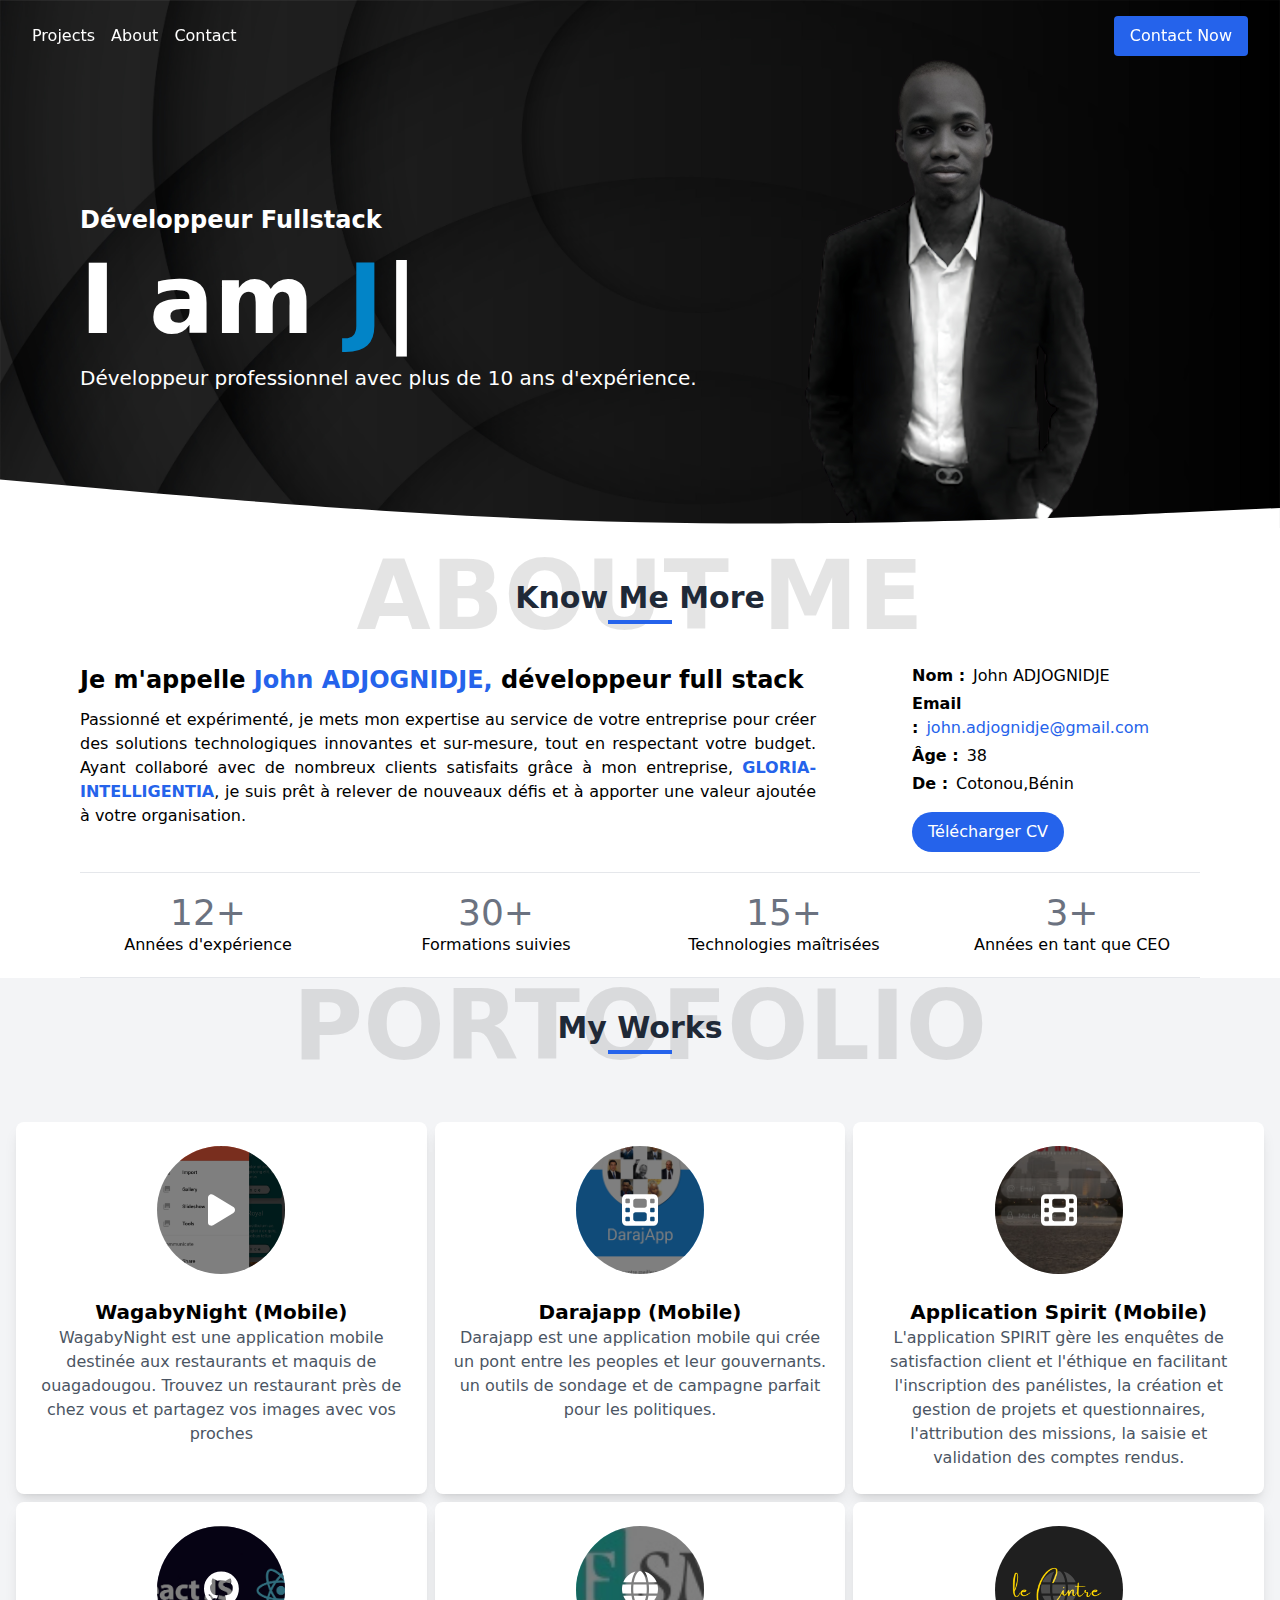
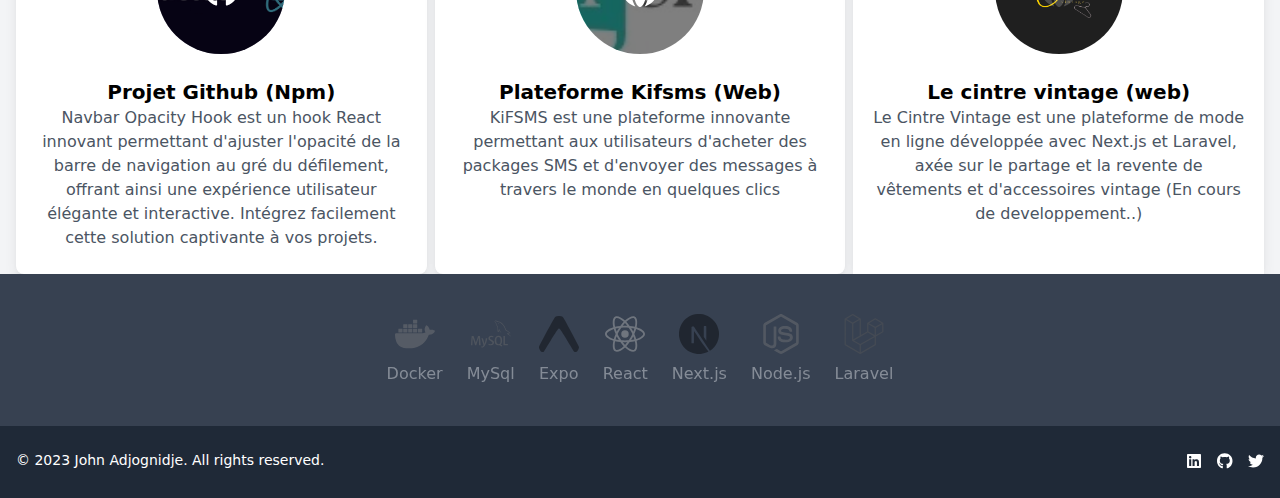
==== commit 2f952923: "Updates" ====
--- a/index.html
+++ b/index.html
@@ -1,6 +1,6 @@
-<!DOCTYPE html><html><head><meta charSet="utf-8"/><meta name="viewport" content="width=device-width"/><meta name="next-head-count" content="2"/><link rel="preload" href="https://adjognidje.github.io/_next/static/css/e44949f94d7ec589.css" as="style"/><link rel="stylesheet" href="https://adjognidje.github.io/_next/static/css/e44949f94d7ec589.css" data-n-g=""/><link rel="preload" href="https://adjognidje.github.io/_next/static/css/59c014ed6fe77073.css" as="style"/><link rel="stylesheet" href="https://adjognidje.github.io/_next/static/css/59c014ed6fe77073.css" data-n-p=""/><noscript data-n-css=""></noscript><script defer="" nomodule="" src="https://adjognidje.github.io/_next/static/chunks/polyfills-c67a75d1b6f99dc8.js"></script><script src="https://adjognidje.github.io/_next/static/chunks/webpack-59a5b306e65cbd99.js" defer=""></script><script src="https://adjognidje.github.io/_next/static/chunks/framework-2c79e2a64abdb08b.js" defer=""></script><script src="https://adjognidje.github.io/_next/static/chunks/main-2f7c9761d58c33d5.js" defer=""></script><script src="https://adjognidje.github.io/_next/static/chunks/pages/_app-2693df6816dcb958.js" defer=""></script><script src="https://adjognidje.github.io/_next/static/chunks/c16184b3-6a3f07cdad072a78.js" defer=""></script><script src="https://adjognidje.github.io/_next/static/chunks/2cca2479-d8a8bb597246d7ed.js" defer=""></script><script src="https://adjognidje.github.io/_next/static/chunks/100-b04165c6ba4f9a5c.js" defer=""></script><script src="https://adjognidje.github.io/_next/static/chunks/pages/index-62d733895299ab93.js" defer=""></script><script src="https://adjognidje.github.io/_next/static/yAyODZH92InKYIQ2mgi8v/_buildManifest.js" defer=""></script><script src="https://adjognidje.github.io/_next/static/yAyODZH92InKYIQ2mgi8v/_ssgManifest.js" defer=""></script></head><body><div id="root"><div id="__next"><div class="flex flex-col items-center justify-center min-h-screen"><header style="background-color:rgba(0, 0, 0, 0)" class="flex flex-col items-center py-4 bg-gray-800 z-50 text-white top-0 fixed justify-center w-full flex-1  text-center"><div class="container mx-auto px-4 sm:px-8"><div class="flex justify-between items-center"><nav><ul class="flex space-x-4"><li><a href="#projects" class="hover:text-gray-300">Projects</a></li><li><a href="#about" class="hover:text-gray-300">About</a></li><li><a href="#contact" class="hover:text-gray-300">Contact</a></li></ul></nav><a href="#contact" class="bg-blue-600 text-white px-4 py-2 rounded hover:bg-blue-700">Contact Now</a></div></div></header><main class="flex flex-col items-center justify-center w-full flex-1  text-center lg:text-left"><section class="pt-12 bg-cover bg-no-repeat   w-full  bg-[url(&#x27;/landing.jpg&#x27;)]"><div class=" mx-auto sm:px-20 px-10 relative"><div class="flex items-center pt-24 sm:pt-0 "><div><h1 class="sm:text-2xl text-lg text-white font-semibold  mb-4">Développeur Fullstack</h1><h2 id="nameit" class="lg:text-8xl text-3xl  text-white font-bold mb-4"></h2><p class="text-white sm:text-xl text-sm mb-8 sm:mb-0">Développeur professionnel avec plus de 10 ans d&#x27;expérience.</p></div><div class="ml-auto hidden lg:block"><img src="/john.png" alt="John" class="object-cover"/></div></div><svg class="absolute left-0 bottom-3 hidden lg:block" xmlns="http://www.w3.org/2000/svg" viewBox="0 0 1440 320"><path fill="#ffffff" fill-opacity="1" d="M0,256L120,266.7C240,277,480,299,720,304C960,309,1200,299,1320,293.3L1440,288L1440,320L1320,320C1200,320,960,320,720,320C480,320,240,320,120,320L0,320Z"></path></svg><div class="absolute hidden lg:block left-0 w-full h-5 bottom-0 bg-white"></div></div></section><section><div class="container mx-auto px-4 pt-5 sm:pt-0 lg:px-20"><div class="relative flex flex-col items-center mb-5"><h2 class="sm:text-8xl text-6xl text-center text-uppercase font-bold w-full mb-0 text-gray opacity-10">ABOUT ME</h2><div class="absolute w-full sm:top-8 top-3 self-center text-center"><p class="sm:text-3xl text-xl text-gray-800 font-semibold mb-0 text-dark inline-block">Know Me More</p><div class="heading-separator-line border-b-4 border-blue-600 w-16 mx-auto mt-1"></div></div></div><div class="flex flex-wrap -mx-4"><div class="w-full lg:w-7/12 xl:w-8/12 px-4 text-center lg:text-left"><h2 class="text-2xl font-semibold mb-3">Je m&#x27;appelle<!-- --> <span class="text-blue-600">John ADJOGNIDJE,</span> <!-- -->développeur full stack</h2><p class="text-justify">Passionné et expérimenté, je mets mon expertise au service
+<!DOCTYPE html><html><head><meta charSet="utf-8"/><meta name="viewport" content="width=device-width"/><meta name="next-head-count" content="2"/><link rel="preload" href="https://adjognidje.github.io/_next/static/css/e44949f94d7ec589.css" as="style"/><link rel="stylesheet" href="https://adjognidje.github.io/_next/static/css/e44949f94d7ec589.css" data-n-g=""/><link rel="preload" href="https://adjognidje.github.io/_next/static/css/59c014ed6fe77073.css" as="style"/><link rel="stylesheet" href="https://adjognidje.github.io/_next/static/css/59c014ed6fe77073.css" data-n-p=""/><noscript data-n-css=""></noscript><script defer="" nomodule="" src="https://adjognidje.github.io/_next/static/chunks/polyfills-c67a75d1b6f99dc8.js"></script><script src="https://adjognidje.github.io/_next/static/chunks/webpack-59a5b306e65cbd99.js" defer=""></script><script src="https://adjognidje.github.io/_next/static/chunks/framework-2c79e2a64abdb08b.js" defer=""></script><script src="https://adjognidje.github.io/_next/static/chunks/main-2f7c9761d58c33d5.js" defer=""></script><script src="https://adjognidje.github.io/_next/static/chunks/pages/_app-2693df6816dcb958.js" defer=""></script><script src="https://adjognidje.github.io/_next/static/chunks/c16184b3-6a3f07cdad072a78.js" defer=""></script><script src="https://adjognidje.github.io/_next/static/chunks/2cca2479-d8a8bb597246d7ed.js" defer=""></script><script src="https://adjognidje.github.io/_next/static/chunks/100-b04165c6ba4f9a5c.js" defer=""></script><script src="https://adjognidje.github.io/_next/static/chunks/pages/index-62d733895299ab93.js" defer=""></script><script src="https://adjognidje.github.io/_next/static/J_loYm22LgJX9RbxVCxHl/_buildManifest.js" defer=""></script><script src="https://adjognidje.github.io/_next/static/J_loYm22LgJX9RbxVCxHl/_ssgManifest.js" defer=""></script></head><body><div id="root"><div id="__next"><div class="flex flex-col items-center justify-center min-h-screen"><header style="background-color:rgba(0, 0, 0, 0)" class="flex flex-col items-center py-4 bg-gray-800 z-50 text-white top-0 fixed justify-center w-full flex-1  text-center"><div class="container mx-auto px-4 sm:px-8"><div class="flex justify-between items-center"><nav><ul class="flex space-x-4"><li><a href="#projects" class="hover:text-gray-300">Projects</a></li><li><a href="#about" class="hover:text-gray-300">About</a></li><li><a href="#contact" class="hover:text-gray-300">Contact</a></li></ul></nav><a href="#contact" class="bg-blue-600 text-white px-4 py-2 rounded hover:bg-blue-700">Contact Now</a></div></div></header><main class="flex flex-col items-center justify-center w-full flex-1  text-center lg:text-left"><section class="pt-12 bg-cover bg-no-repeat   w-full  bg-[url(&#x27;/landing.jpg&#x27;)]"><div class=" mx-auto sm:px-20 px-10 relative"><div class="flex items-center pt-24 sm:pt-0 "><div><h1 class="sm:text-2xl text-lg text-white font-semibold  mb-4">Développeur Fullstack</h1><h2 id="nameit" class="lg:text-8xl text-3xl  text-white font-bold mb-4"></h2><p class="text-white sm:text-xl text-sm mb-8 sm:mb-0">Développeur professionnel avec plus de 10 ans d&#x27;expérience.</p></div><div class="ml-auto hidden lg:block"><img src="/john.png" alt="John" class="object-cover"/></div></div><svg class="absolute left-0 bottom-3 hidden lg:block" xmlns="http://www.w3.org/2000/svg" viewBox="0 0 1440 320"><path fill="#ffffff" fill-opacity="1" d="M0,256L120,266.7C240,277,480,299,720,304C960,309,1200,299,1320,293.3L1440,288L1440,320L1320,320C1200,320,960,320,720,320C480,320,240,320,120,320L0,320Z"></path></svg><div class="absolute hidden lg:block left-0 w-full h-5 bottom-0 bg-white"></div></div></section><section><div class="container mx-auto px-4 pt-5 sm:pt-0 lg:px-20"><div class="relative flex flex-col items-center mb-5"><h2 class="sm:text-8xl text-6xl text-center text-uppercase font-bold w-full mb-0 text-gray opacity-10">ABOUT ME</h2><div class="absolute w-full sm:top-8 top-3 self-center text-center"><p class="sm:text-3xl text-xl text-gray-800 font-semibold mb-0 text-dark inline-block">Know Me More</p><div class="heading-separator-line border-b-4 border-blue-600 w-16 mx-auto mt-1"></div></div></div><div class="flex flex-wrap -mx-4"><div class="w-full lg:w-7/12 xl:w-8/12 px-4 text-center lg:text-left"><h2 class="text-2xl font-semibold mb-3">Je m&#x27;appelle<!-- --> <span class="text-blue-600">John ADJOGNIDJE,</span> <!-- -->développeur full stack</h2><p class="text-justify">Passionné et expérimenté, je mets mon expertise au service
                     de votre entreprise pour créer des solutions technologiques
                     innovantes et sur-mesure, tout en respectant votre budget.
                     Ayant collaboré avec de nombreux clients satisfaits grâce à
                     mon entreprise<!-- -->,<!-- --> <a href="https://gloria-intelligentia.com" target="_blank" rel="noopener noreferrer" class="font-bold text-blue-600 hover:text-blue-800">GLORIA-INTELLIGENTIA</a>, <!-- -->je suis prêt à relever de nouveaux défis et à apporter une
-                    valeur ajoutée à votre organisation<!-- -->.</p></div><div class="w-full lg:w-5/12 xl:w-4/12 px-4"><div class="pl-0 sm:pt-0 pt-3 lg:pl-16"><ul class="list-none text-left  space-y-1"><li><span class="font-semibold mr-2">Nom :</span>John ADJOGNIDJE</li><li><span class="font-semibold mr-2">Email :</span><a href="mailto:john.adjognidje@gmail.com" class="text-blue-600">john.adjognidje@gmail.com</a></li><li><span class="font-semibold mr-2">Âge :</span>38</li><li class="border-0"><span class="font-semibold mr-2">De :</span>Cotonou,<!-- -->Bénin</li></ul><a href="/path/to/your/resume.pdf" download="" class="mt-4 inline-block bg-blue-600 text-white py-2 px-4 rounded-full">Télécharger CV</a></div></div></div><div class="mt-5 border-t border-b py-5"><div class="flex flex-wrap -mx-4 space-y-8 sm:space-y-0"><div class="w-full md:w-1/2 lg:w-1/4 px-4"><div class="text-center"><h4 class="text-4xl mb-0 text-gray-500"><span>12</span>+</h4><p class="mb-0">Années d&#x27;expérience</p></div></div><div class="w-full md:w-1/2 lg:w-1/4 px-4"><div class="text-center"><h4 class="text-4xl mb-0 text-gray-500"><span>30</span>+</h4><p class="mb-0">Formations suivies</p></div></div><div class="w-full md:w-1/2 lg:w-1/4 px-4"><div class="text-center"><h4 class="text-4xl mb-0 text-gray-500"><span>15</span>+</h4><p class="mb-0">Technologies maîtrisées</p></div></div><div class="w-full md:w-1/2 lg:w-1/4 px-4"><div class="text-center"><h4 class="text-4xl mb-0 text-gray-500"><span>3</span>+</h4><p class="mb-0">Années en tant que CEO</p></div></div></div></div></div></section><section class="bg-gray-100 w-full"><div class="container mx-auto px-4  "><div class="relative flex flex-col items-center mb-5"><h2 class="sm:text-8xl text-6xl text-center text-uppercase font-bold w-full mb-0 text-gray opacity-10">PORTOFOLIO</h2><div class="absolute w-full sm:top-8 top-3 self-center text-center"><p class="sm:text-3xl text-xl text-gray-800 font-semibold mb-0 text-dark inline-block">My Works</p><div class="heading-separator-line border-b-4 border-blue-600 w-16 mx-auto mt-1"></div></div></div><div class="flex flex-col sm:flex-row justify-center mt-12 space-y-2 sm:space-y-0 sm:space-x-2"><div class="sm:w-1/3"><div class="bg-white shadow-lg rounded-lg h-full px-4 py-6"><div class="flex justify-center relative"><img src="/wagabynight.png" alt="Projet 1" class="w-32 h-32 object-cover rounded-full"/><div class="absolute top-0 w-32 h-32 flex items-center justify-center bg-black bg-opacity-50 rounded-full"><svg aria-hidden="true" focusable="false" data-prefix="fas" data-icon="play" class="svg-inline--fa fa-play text-white text-4xl transition-all duration-200 ease-in-out hover:text-sky-500 active:text-blue-500 hover:shadow-sm active:shadow-lg cursor-pointer" role="img" xmlns="http://www.w3.org/2000/svg" viewBox="0 0 384 512"><path fill="currentColor" d="M73 39c-14.8-9.1-33.4-9.4-48.5-.9S0 62.6 0 80V432c0 17.4 9.4 33.4 24.5 41.9s33.7 8.1 48.5-.9L361 297c14.3-8.7 23-24.2 23-41s-8.7-32.2-23-41L73 39z"></path></svg></div></div><div class="mt-6"><h1 class="text-xl font-bold text-center">WagabyNight (Mobile)</h1><p class="text-center text-gray-600">WagabyNight est une application mobile destinée aux restaurants et maquis de ouagadougou. Trouvez un restaurant près de chez vous et partagez vos images avec vos proches</p></div></div></div><div class="sm:w-1/3"><div class="bg-white shadow-lg rounded-lg h-full px-4 py-6"><div class="flex justify-center relative"><img src="/darajap/1.png" alt="Projet 1" class="w-32 h-32 object-cover rounded-full"/><div class="absolute top-0 w-32 h-32 flex items-center justify-center bg-black bg-opacity-50 rounded-full"><svg aria-hidden="true" focusable="false" data-prefix="fas" data-icon="film" class="svg-inline--fa fa-film text-white text-4xl transition-all duration-200 ease-in-out hover:text-sky-500 active:text-blue-500 hover:shadow-sm active:shadow-lg cursor-pointer" role="img" xmlns="http://www.w3.org/2000/svg" viewBox="0 0 512 512"><path fill="currentColor" d="M0 96C0 60.7 28.7 32 64 32H448c35.3 0 64 28.7 64 64V416c0 35.3-28.7 64-64 64H64c-35.3 0-64-28.7-64-64V96zM48 368v32c0 8.8 7.2 16 16 16H96c8.8 0 16-7.2 16-16V368c0-8.8-7.2-16-16-16H64c-8.8 0-16 7.2-16 16zm368-16c-8.8 0-16 7.2-16 16v32c0 8.8 7.2 16 16 16h32c8.8 0 16-7.2 16-16V368c0-8.8-7.2-16-16-16H416zM48 240v32c0 8.8 7.2 16 16 16H96c8.8 0 16-7.2 16-16V240c0-8.8-7.2-16-16-16H64c-8.8 0-16 7.2-16 16zm368-16c-8.8 0-16 7.2-16 16v32c0 8.8 7.2 16 16 16h32c8.8 0 16-7.2 16-16V240c0-8.8-7.2-16-16-16H416zM48 112v32c0 8.8 7.2 16 16 16H96c8.8 0 16-7.2 16-16V112c0-8.8-7.2-16-16-16H64c-8.8 0-16 7.2-16 16zM416 96c-8.8 0-16 7.2-16 16v32c0 8.8 7.2 16 16 16h32c8.8 0 16-7.2 16-16V112c0-8.8-7.2-16-16-16H416zM160 128v64c0 17.7 14.3 32 32 32H320c17.7 0 32-14.3 32-32V128c0-17.7-14.3-32-32-32H192c-17.7 0-32 14.3-32 32zm32 160c-17.7 0-32 14.3-32 32v64c0 17.7 14.3 32 32 32H320c17.7 0 32-14.3 32-32V320c0-17.7-14.3-32-32-32H192z"></path></svg></div></div><div class="mt-6"><h1 class="text-xl font-bold text-center">Darajapp (Mobile)</h1><p class="text-center text-gray-600">Darajapp est une application mobile qui crée un pont entre les peoples et leur gouvernants. un outils de sondage et de campagne parfait pour les politiques.</p></div></div></div><div class="sm:w-1/3"><div class="bg-white shadow-lg rounded-lg h-full px-4 py-6"><div class="flex justify-center relative"><img src="/spirit/1.jpeg" alt="Projet 1" class="w-32 h-32 object-cover rounded-full"/><div class="absolute top-0 w-32 h-32 flex items-center justify-center bg-black bg-opacity-50 rounded-full"><svg aria-hidden="true" focusable="false" data-prefix="fas" data-icon="film" class="svg-inline--fa fa-film text-white text-4xl transition-all duration-200 ease-in-out hover:text-sky-500 active:text-blue-500 hover:shadow-sm active:shadow-lg cursor-pointer" role="img" xmlns="http://www.w3.org/2000/svg" viewBox="0 0 512 512"><path fill="currentColor" d="M0 96C0 60.7 28.7 32 64 32H448c35.3 0 64 28.7 64 64V416c0 35.3-28.7 64-64 64H64c-35.3 0-64-28.7-64-64V96zM48 368v32c0 8.8 7.2 16 16 16H96c8.8 0 16-7.2 16-16V368c0-8.8-7.2-16-16-16H64c-8.8 0-16 7.2-16 16zm368-16c-8.8 0-16 7.2-16 16v32c0 8.8 7.2 16 16 16h32c8.8 0 16-7.2 16-16V368c0-8.8-7.2-16-16-16H416zM48 240v32c0 8.8 7.2 16 16 16H96c8.8 0 16-7.2 16-16V240c0-8.8-7.2-16-16-16H64c-8.8 0-16 7.2-16 16zm368-16c-8.8 0-16 7.2-16 16v32c0 8.8 7.2 16 16 16h32c8.8 0 16-7.2 16-16V240c0-8.8-7.2-16-16-16H416zM48 112v32c0 8.8 7.2 16 16 16H96c8.8 0 16-7.2 16-16V112c0-8.8-7.2-16-16-16H64c-8.8 0-16 7.2-16 16zM416 96c-8.8 0-16 7.2-16 16v32c0 8.8 7.2 16 16 16h32c8.8 0 16-7.2 16-16V112c0-8.8-7.2-16-16-16H416zM160 128v64c0 17.7 14.3 32 32 32H320c17.7 0 32-14.3 32-32V128c0-17.7-14.3-32-32-32H192c-17.7 0-32 14.3-32 32zm32 160c-17.7 0-32 14.3-32 32v64c0 17.7 14.3 32 32 32H320c17.7 0 32-14.3 32-32V320c0-17.7-14.3-32-32-32H192z"></path></svg></div></div><div class="mt-6"><h1 class="text-xl font-bold text-center">Application Spirit (Mobile)</h1><p class="text-center text-gray-600">L&#x27;application SPIRIT gère les enquêtes de satisfaction client et l&#x27;éthique en facilitant l&#x27;inscription des panélistes, la création et gestion de projets et questionnaires, l&#x27;attribution des missions, la saisie et validation des comptes rendus.</p></div></div></div></div><div class="flex flex-col sm:flex-row justify-center mt-2 space-y-2 sm:space-y-0 sm:space-x-2"><div class="sm:w-1/3"><div class="bg-white shadow-lg rounded-lg sm:rounded-t-lg h-full px-4 py-6"><div class="flex justify-center relative"><img src="/reactjs.png" alt="Projet 1" class="w-32 h-32 object-cover rounded-full"/><div class="absolute top-0 w-32 h-32 flex items-center justify-center bg-black bg-opacity-50 rounded-full"><a href="https://github.com/adjognidje/navbar-opacity-hook" target="_blank" rel="noopener noreferrer"><svg aria-hidden="true" focusable="false" data-prefix="fab" data-icon="github" class="svg-inline--fa fa-github text-white text-4xl transition-all duration-200 ease-in-out hover:text-sky-500 active:text-blue-500 hover:shadow-sm active:shadow-lg cursor-pointer" role="img" xmlns="http://www.w3.org/2000/svg" viewBox="0 0 496 512"><path fill="currentColor" d="M165.9 397.4c0 2-2.3 3.6-5.2 3.6-3.3.3-5.6-1.3-5.6-3.6 0-2 2.3-3.6 5.2-3.6 3-.3 5.6 1.3 5.6 3.6zm-31.1-4.5c-.7 2 1.3 4.3 4.3 4.9 2.6 1 5.6 0 6.2-2s-1.3-4.3-4.3-5.2c-2.6-.7-5.5.3-6.2 2.3zm44.2-1.7c-2.9.7-4.9 2.6-4.6 4.9.3 2 2.9 3.3 5.9 2.6 2.9-.7 4.9-2.6 4.6-4.6-.3-1.9-3-3.2-5.9-2.9zM244.8 8C106.1 8 0 113.3 0 252c0 110.9 69.8 205.8 169.5 239.2 12.8 2.3 17.3-5.6 17.3-12.1 0-6.2-.3-40.4-.3-61.4 0 0-70 15-84.7-29.8 0 0-11.4-29.1-27.8-36.6 0 0-22.9-15.7 1.6-15.4 0 0 24.9 2 38.6 25.8 21.9 38.6 58.6 27.5 72.9 20.9 2.3-16 8.8-27.1 16-33.7-55.9-6.2-112.3-14.3-112.3-110.5 0-27.5 7.6-41.3 23.6-58.9-2.6-6.5-11.1-33.3 2.6-67.9 20.9-6.5 69 27 69 27 20-5.6 41.5-8.5 62.8-8.5s42.8 2.9 62.8 8.5c0 0 48.1-33.6 69-27 13.7 34.7 5.2 61.4 2.6 67.9 16 17.7 25.8 31.5 25.8 58.9 0 96.5-58.9 104.2-114.8 110.5 9.2 7.9 17 22.9 17 46.4 0 33.7-.3 75.4-.3 83.6 0 6.5 4.6 14.4 17.3 12.1C428.2 457.8 496 362.9 496 252 496 113.3 383.5 8 244.8 8zM97.2 352.9c-1.3 1-1 3.3.7 5.2 1.6 1.6 3.9 2.3 5.2 1 1.3-1 1-3.3-.7-5.2-1.6-1.6-3.9-2.3-5.2-1zm-10.8-8.1c-.7 1.3.3 2.9 2.3 3.9 1.6 1 3.6.7 4.3-.7.7-1.3-.3-2.9-2.3-3.9-2-.6-3.6-.3-4.3.7zm32.4 35.6c-1.6 1.3-1 4.3 1.3 6.2 2.3 2.3 5.2 2.6 6.5 1 1.3-1.3.7-4.3-1.3-6.2-2.2-2.3-5.2-2.6-6.5-1zm-11.4-14.7c-1.6 1-1.6 3.6 0 5.9 1.6 2.3 4.3 3.3 5.6 2.3 1.6-1.3 1.6-3.9 0-6.2-1.4-2.3-4-3.3-5.6-2z"></path></svg></a></div></div><div class="mt-6"><h1 class="text-xl font-bold text-center">Projet Github (Npm)</h1><p class="text-center text-gray-600">Navbar Opacity Hook est un hook React innovant permettant d&#x27;ajuster l&#x27;opacité de la barre de navigation au gré du défilement, offrant ainsi une expérience utilisateur élégante et interactive. Intégrez facilement cette solution captivante à vos projets.</p></div></div></div><div class="sm:w-1/3"><div class="bg-white shadow-lg rounded-lg sm:rounded-t-lg h-full px-4 py-6"><div class="flex justify-center relative"><img src="/logo_kifsms.jpg" alt="Projet 1" class="w-32 h-32 object-cover rounded-full"/><div class="absolute top-0 w-32 h-32 flex items-center justify-center bg-black bg-opacity-50 rounded-full"><a href="https://kif-sms.com" target="_blank" rel="noopener noreferrer"><svg aria-hidden="true" focusable="false" data-prefix="fas" data-icon="globe" class="svg-inline--fa fa-globe text-white text-4xl transition-all duration-200 ease-in-out hover:text-sky-500 active:text-blue-500 hover:shadow-sm active:shadow-lg cursor-pointer" role="img" xmlns="http://www.w3.org/2000/svg" viewBox="0 0 512 512"><path fill="currentColor" d="M352 256c0 22.2-1.2 43.6-3.3 64H163.3c-2.2-20.4-3.3-41.8-3.3-64s1.2-43.6 3.3-64H348.7c2.2 20.4 3.3 41.8 3.3 64zm28.8-64H503.9c5.3 20.5 8.1 41.9 8.1 64s-2.8 43.5-8.1 64H380.8c2.1-20.6 3.2-42 3.2-64s-1.1-43.4-3.2-64zm112.6-32H376.7c-10-63.9-29.8-117.4-55.3-151.6c78.3 20.7 142 77.5 171.9 151.6zm-149.1 0H167.7c6.1-36.4 15.5-68.6 27-94.7c10.5-23.6 22.2-40.7 33.5-51.5C239.4 3.2 248.7 0 256 0s16.6 3.2 27.8 13.8c11.3 10.8 23 27.9 33.5 51.5c11.6 26 20.9 58.2 27 94.7zm-209 0H18.6C48.6 85.9 112.2 29.1 190.6 8.4C165.1 42.6 145.3 96.1 135.3 160zM8.1 192H131.2c-2.1 20.6-3.2 42-3.2 64s1.1 43.4 3.2 64H8.1C2.8 299.5 0 278.1 0 256s2.8-43.5 8.1-64zM194.7 446.6c-11.6-26-20.9-58.2-27-94.6H344.3c-6.1 36.4-15.5 68.6-27 94.6c-10.5 23.6-22.2 40.7-33.5 51.5C272.6 508.8 263.3 512 256 512s-16.6-3.2-27.8-13.8c-11.3-10.8-23-27.9-33.5-51.5zM135.3 352c10 63.9 29.8 117.4 55.3 151.6C112.2 482.9 48.6 426.1 18.6 352H135.3zm358.1 0c-30 74.1-93.6 130.9-171.9 151.6c25.5-34.2 45.2-87.7 55.3-151.6H493.4z"></path></svg></a></div></div><div class="mt-6"><h1 class="text-xl font-bold text-center">Plateforme Kifsms (Web)</h1><p class="text-center text-gray-600">KiFSMS est une plateforme innovante permettant aux utilisateurs d&#x27;acheter des packages SMS et d&#x27;envoyer des messages à travers le monde en quelques clics</p></div></div></div><div class="sm:w-1/3"><div class="bg-white shadow-lg rounded-t-lg h-full px-4 py-6"><div class="flex justify-center relative"><img src="/cintrevintage.png" alt="Projet 1" class="w-32 h-32 object-cover rounded-full"/><div class="absolute top-0 w-32 h-32 flex items-center justify-center bg-black bg-opacity-0 rounded-full"><a href="https://cintrevintage.com" target="_blank" rel="noopener noreferrer"><svg aria-hidden="true" focusable="false" data-prefix="fas" data-icon="globe" class="svg-inline--fa fa-globe text-white hover:opacity-90 opacity-20 text-4xl transition-all duration-200 ease-in-out hover:text-sky-500 active:text-blue-500 hover:shadow-sm active:shadow-lg cursor-pointer" role="img" xmlns="http://www.w3.org/2000/svg" viewBox="0 0 512 512"><path fill="currentColor" d="M352 256c0 22.2-1.2 43.6-3.3 64H163.3c-2.2-20.4-3.3-41.8-3.3-64s1.2-43.6 3.3-64H348.7c2.2 20.4 3.3 41.8 3.3 64zm28.8-64H503.9c5.3 20.5 8.1 41.9 8.1 64s-2.8 43.5-8.1 64H380.8c2.1-20.6 3.2-42 3.2-64s-1.1-43.4-3.2-64zm112.6-32H376.7c-10-63.9-29.8-117.4-55.3-151.6c78.3 20.7 142 77.5 171.9 151.6zm-149.1 0H167.7c6.1-36.4 15.5-68.6 27-94.7c10.5-23.6 22.2-40.7 33.5-51.5C239.4 3.2 248.7 0 256 0s16.6 3.2 27.8 13.8c11.3 10.8 23 27.9 33.5 51.5c11.6 26 20.9 58.2 27 94.7zm-209 0H18.6C48.6 85.9 112.2 29.1 190.6 8.4C165.1 42.6 145.3 96.1 135.3 160zM8.1 192H131.2c-2.1 20.6-3.2 42-3.2 64s1.1 43.4 3.2 64H8.1C2.8 299.5 0 278.1 0 256s2.8-43.5 8.1-64zM194.7 446.6c-11.6-26-20.9-58.2-27-94.6H344.3c-6.1 36.4-15.5 68.6-27 94.6c-10.5 23.6-22.2 40.7-33.5 51.5C272.6 508.8 263.3 512 256 512s-16.6-3.2-27.8-13.8c-11.3-10.8-23-27.9-33.5-51.5zM135.3 352c10 63.9 29.8 117.4 55.3 151.6C112.2 482.9 48.6 426.1 18.6 352H135.3zm358.1 0c-30 74.1-93.6 130.9-171.9 151.6c25.5-34.2 45.2-87.7 55.3-151.6H493.4z"></path></svg></a></div></div><div class="mt-6"><h1 class="text-xl font-bold text-center">Le cintre vintage (web)</h1><p class="text-center text-gray-600">Le Cintre Vintage est une plateforme de mode en ligne développée avec Next.js et Laravel, axée sur le partage et la revente de vêtements et d&#x27;accessoires vintage (En cours de developpement..)</p></div></div></div></div></div></section><section class="bg-gray-100 w-full"><div class="shadow-lg px-4 py-10 bg-gray-700"><div class="flex flex-col sm:flex-row  space-x-0 space-y-6 sm:space-y-0 sm:space-x-6 justify-center items-center"><div class="flex flex-col  items-center space-y-2"><img alt="Docker" loading="lazy" width="32" height="32" decoding="async" data-nimg="1" class="w-32 h-32 sm:w-10 sm:h-10 object-cover filter grayscale opacity-40 hover:grayscale-0 hover:opacity-100 transition-all duration-200" style="color:transparent" src="/docker-color.svg"/><span class="opacity-50 sm:text-base text-3xl text-gray-300">Docker</span></div><div class="flex flex-col  items-center space-y-2"><img alt="MySql" loading="lazy" width="32" height="32" decoding="async" data-nimg="1" class="w-32 h-32 sm:w-10 sm:h-10 object-cover filter grayscale opacity-40 hover:grayscale-0 hover:opacity-100 transition-all duration-200" style="color:transparent" src="/mysql-color.svg"/><span class="opacity-50 sm:text-base text-3xl text-gray-300">MySql</span></div><div class="flex flex-col  items-center space-y-2"><img alt="Expo" loading="lazy" width="32" height="32" decoding="async" data-nimg="1" class="w-32 h-32 sm:w-10 sm:h-10 object-cover filter grayscale opacity-40 hover:grayscale-0 hover:opacity-100 transition-all duration-200" style="color:transparent" src="/expo-color.svg"/><span class="opacity-50 sm:text-base text-3xl text-gray-300">Expo</span></div><div class="flex flex-col  items-center space-y-2"><img alt="React" loading="lazy" width="32" height="32" decoding="async" data-nimg="1" class="w-32 h-32 sm:w-10 sm:h-10 object-cover filter grayscale opacity-40 hover:grayscale-0 hover:opacity-100 transition-all duration-200" style="color:transparent" src="/react-color.svg"/><span class="opacity-50 sm:text-base text-3xl text-gray-300">React</span></div><div class="flex flex-col  items-center space-y-2"><img alt="Next.js" loading="lazy" width="32" height="32" decoding="async" data-nimg="1" class="w-32 h-32 sm:w-10 sm:h-10 object-cover filter grayscale opacity-40 hover:grayscale-0 hover:opacity-100 transition-all duration-200" style="color:transparent" src="/nextdotjs-color.svg"/><span class="opacity-50 sm:text-base text-3xl text-gray-300">Next.js</span></div><div class="flex flex-col  items-center space-y-2"><img alt="Node.js" loading="lazy" width="32" height="32" decoding="async" data-nimg="1" class="w-32 h-32 sm:w-10 sm:h-10 object-cover filter grayscale opacity-40 hover:grayscale-0 hover:opacity-100 transition-all duration-200" style="color:transparent" src="/nodedotjs-color.svg"/><span class="opacity-50 sm:text-base text-3xl text-gray-300">Node.js</span></div><div class="flex flex-col  items-center space-y-2"><img alt="Laravel" loading="lazy" width="32" height="32" decoding="async" data-nimg="1" class="w-32 h-32 sm:w-10 sm:h-10 object-cover filter grayscale opacity-40 hover:grayscale-0 hover:opacity-100 transition-all duration-200" style="color:transparent" src="/laravel-color.svg"/><span class="opacity-50 sm:text-base text-3xl text-gray-300">Laravel</span></div></div></div></section></main><footer class="bg-gray-800 text-white w-full py-6"><div class="container mx-auto px-4"><div class="flex justify-between"><p class="text-sm">© 2023 John Adjognidje. All rights reserved.</p><div class="flex space-x-4"><a href="#" class="hover:text-gray-300" aria-label="LinkedIn"><svg aria-hidden="true" focusable="false" data-prefix="fab" data-icon="linkedin" class="svg-inline--fa fa-linkedin " role="img" xmlns="http://www.w3.org/2000/svg" viewBox="0 0 448 512"><path fill="currentColor" d="M416 32H31.9C14.3 32 0 46.5 0 64.3v383.4C0 465.5 14.3 480 31.9 480H416c17.6 0 32-14.5 32-32.3V64.3c0-17.8-14.4-32.3-32-32.3zM135.4 416H69V202.2h66.5V416zm-33.2-243c-21.3 0-38.5-17.3-38.5-38.5S80.9 96 102.2 96c21.2 0 38.5 17.3 38.5 38.5 0 21.3-17.2 38.5-38.5 38.5zm282.1 243h-66.4V312c0-24.8-.5-56.7-34.5-56.7-34.6 0-39.9 27-39.9 54.9V416h-66.4V202.2h63.7v29.2h.9c8.9-16.8 30.6-34.5 62.9-34.5 67.2 0 79.7 44.3 79.7 101.9V416z"></path></svg></a><a href="https://github.com/adjognidje" class="hover:text-gray-300" aria-label="GitHub"><svg aria-hidden="true" focusable="false" data-prefix="fab" data-icon="github" class="svg-inline--fa fa-github " role="img" xmlns="http://www.w3.org/2000/svg" viewBox="0 0 496 512"><path fill="currentColor" d="M165.9 397.4c0 2-2.3 3.6-5.2 3.6-3.3.3-5.6-1.3-5.6-3.6 0-2 2.3-3.6 5.2-3.6 3-.3 5.6 1.3 5.6 3.6zm-31.1-4.5c-.7 2 1.3 4.3 4.3 4.9 2.6 1 5.6 0 6.2-2s-1.3-4.3-4.3-5.2c-2.6-.7-5.5.3-6.2 2.3zm44.2-1.7c-2.9.7-4.9 2.6-4.6 4.9.3 2 2.9 3.3 5.9 2.6 2.9-.7 4.9-2.6 4.6-4.6-.3-1.9-3-3.2-5.9-2.9zM244.8 8C106.1 8 0 113.3 0 252c0 110.9 69.8 205.8 169.5 239.2 12.8 2.3 17.3-5.6 17.3-12.1 0-6.2-.3-40.4-.3-61.4 0 0-70 15-84.7-29.8 0 0-11.4-29.1-27.8-36.6 0 0-22.9-15.7 1.6-15.4 0 0 24.9 2 38.6 25.8 21.9 38.6 58.6 27.5 72.9 20.9 2.3-16 8.8-27.1 16-33.7-55.9-6.2-112.3-14.3-112.3-110.5 0-27.5 7.6-41.3 23.6-58.9-2.6-6.5-11.1-33.3 2.6-67.9 20.9-6.5 69 27 69 27 20-5.6 41.5-8.5 62.8-8.5s42.8 2.9 62.8 8.5c0 0 48.1-33.6 69-27 13.7 34.7 5.2 61.4 2.6 67.9 16 17.7 25.8 31.5 25.8 58.9 0 96.5-58.9 104.2-114.8 110.5 9.2 7.9 17 22.9 17 46.4 0 33.7-.3 75.4-.3 83.6 0 6.5 4.6 14.4 17.3 12.1C428.2 457.8 496 362.9 496 252 496 113.3 383.5 8 244.8 8zM97.2 352.9c-1.3 1-1 3.3.7 5.2 1.6 1.6 3.9 2.3 5.2 1 1.3-1 1-3.3-.7-5.2-1.6-1.6-3.9-2.3-5.2-1zm-10.8-8.1c-.7 1.3.3 2.9 2.3 3.9 1.6 1 3.6.7 4.3-.7.7-1.3-.3-2.9-2.3-3.9-2-.6-3.6-.3-4.3.7zm32.4 35.6c-1.6 1.3-1 4.3 1.3 6.2 2.3 2.3 5.2 2.6 6.5 1 1.3-1.3.7-4.3-1.3-6.2-2.2-2.3-5.2-2.6-6.5-1zm-11.4-14.7c-1.6 1-1.6 3.6 0 5.9 1.6 2.3 4.3 3.3 5.6 2.3 1.6-1.3 1.6-3.9 0-6.2-1.4-2.3-4-3.3-5.6-2z"></path></svg></a><a href="https://twitter.com/your-handle" class="hover:text-gray-300" aria-label="Twitter"><svg aria-hidden="true" focusable="false" data-prefix="fab" data-icon="twitter" class="svg-inline--fa fa-twitter " role="img" xmlns="http://www.w3.org/2000/svg" viewBox="0 0 512 512"><path fill="currentColor" d="M459.37 151.716c.325 4.548.325 9.097.325 13.645 0 138.72-105.583 298.558-298.558 298.558-59.452 0-114.68-17.219-161.137-47.106 8.447.974 16.568 1.299 25.34 1.299 49.055 0 94.213-16.568 130.274-44.832-46.132-.975-84.792-31.188-98.112-72.772 6.498.974 12.995 1.624 19.818 1.624 9.421 0 18.843-1.3 27.614-3.573-48.081-9.747-84.143-51.98-84.143-102.985v-1.299c13.969 7.797 30.214 12.67 47.431 13.319-28.264-18.843-46.781-51.005-46.781-87.391 0-19.492 5.197-37.36 14.294-52.954 51.655 63.675 129.3 105.258 216.365 109.807-1.624-7.797-2.599-15.918-2.599-24.04 0-57.828 46.782-104.934 104.934-104.934 30.213 0 57.502 12.67 76.67 33.137 23.715-4.548 46.456-13.32 66.599-25.34-7.798 24.366-24.366 44.833-46.132 57.827 21.117-2.273 41.584-8.122 60.426-16.243-14.292 20.791-32.161 39.308-52.628 54.253z"></path></svg></a></div></div></div></footer></div></div><script id="__NEXT_DATA__" type="application/json">{"props":{"pageProps":{}},"page":"/","query":{},"buildId":"yAyODZH92InKYIQ2mgi8v","assetPrefix":"https://adjognidje.github.io","nextExport":true,"autoExport":true,"isFallback":false,"scriptLoader":[]}</script></div></body></html>+                    valeur ajoutée à votre organisation<!-- -->.</p></div><div class="w-full lg:w-5/12 xl:w-4/12 px-4"><div class="pl-0 sm:pt-0 pt-3 lg:pl-16"><ul class="list-none text-left  space-y-1"><li><span class="font-semibold mr-2">Nom :</span>John ADJOGNIDJE</li><li><span class="font-semibold mr-2">Email :</span><a href="mailto:john.adjognidje@gmail.com" class="text-blue-600">john.adjognidje@gmail.com</a></li><li><span class="font-semibold mr-2">Âge :</span>38</li><li class="border-0"><span class="font-semibold mr-2">De :</span>Cotonou,<!-- -->Bénin</li></ul><a href="/path/to/your/resume.pdf" download="" class="mt-4 inline-block bg-blue-600 text-white py-2 px-4 rounded-full">Télécharger CV</a></div></div></div><div class="mt-5 border-t border-b py-5"><div class="flex flex-wrap -mx-4 space-y-8 sm:space-y-0"><div class="w-full md:w-1/2 lg:w-1/4 px-4"><div class="text-center"><h4 class="text-4xl mb-0 text-gray-500"><span>12</span>+</h4><p class="mb-0">Années d&#x27;expérience</p></div></div><div class="w-full md:w-1/2 lg:w-1/4 px-4"><div class="text-center"><h4 class="text-4xl mb-0 text-gray-500"><span>30</span>+</h4><p class="mb-0">Formations suivies</p></div></div><div class="w-full md:w-1/2 lg:w-1/4 px-4"><div class="text-center"><h4 class="text-4xl mb-0 text-gray-500"><span>15</span>+</h4><p class="mb-0">Technologies maîtrisées</p></div></div><div class="w-full md:w-1/2 lg:w-1/4 px-4"><div class="text-center"><h4 class="text-4xl mb-0 text-gray-500"><span>3</span>+</h4><p class="mb-0">Années en tant que CEO</p></div></div></div></div></div></section><section class="bg-gray-100 w-full"><div class="container mx-auto px-4  "><div class="relative flex flex-col items-center mb-5"><h2 class="sm:text-8xl text-6xl text-center text-uppercase font-bold w-full mb-0 text-gray opacity-10">PORTOFOLIO</h2><div class="absolute w-full sm:top-8 top-3 self-center text-center"><p class="sm:text-3xl text-xl text-gray-800 font-semibold mb-0 text-dark inline-block">My Works</p><div class="heading-separator-line border-b-4 border-blue-600 w-16 mx-auto mt-1"></div></div></div><div class="flex flex-col sm:flex-row justify-center mt-12 space-y-2 sm:space-y-0 sm:space-x-2"><div class="sm:w-1/3"><div class="bg-white shadow-lg rounded-lg h-full px-4 py-6"><div class="flex justify-center relative"><img src="/wagabynight.png" alt="Projet 1" class="w-32 h-32 object-cover rounded-full"/><div class="absolute top-0 w-32 h-32 flex items-center justify-center bg-black bg-opacity-50 rounded-full"><svg aria-hidden="true" focusable="false" data-prefix="fas" data-icon="play" class="svg-inline--fa fa-play text-white text-4xl transition-all duration-200 ease-in-out hover:text-sky-500 active:text-blue-500 hover:shadow-sm active:shadow-lg cursor-pointer" role="img" xmlns="http://www.w3.org/2000/svg" viewBox="0 0 384 512"><path fill="currentColor" d="M73 39c-14.8-9.1-33.4-9.4-48.5-.9S0 62.6 0 80V432c0 17.4 9.4 33.4 24.5 41.9s33.7 8.1 48.5-.9L361 297c14.3-8.7 23-24.2 23-41s-8.7-32.2-23-41L73 39z"></path></svg></div></div><div class="mt-6"><h1 class="text-xl font-bold text-center">WagabyNight (Mobile)</h1><p class="text-center text-gray-600">WagabyNight est une application mobile destinée aux restaurants et maquis de ouagadougou. Trouvez un restaurant près de chez vous et partagez vos images avec vos proches</p></div></div></div><div class="sm:w-1/3"><div class="bg-white shadow-lg rounded-lg h-full px-4 py-6"><div class="flex justify-center relative"><img src="/darajap/1.png" alt="Projet 1" class="w-32 h-32 object-cover rounded-full"/><div class="absolute top-0 w-32 h-32 flex items-center justify-center bg-black bg-opacity-50 rounded-full"><svg aria-hidden="true" focusable="false" data-prefix="fas" data-icon="film" class="svg-inline--fa fa-film text-white text-4xl transition-all duration-200 ease-in-out hover:text-sky-500 active:text-blue-500 hover:shadow-sm active:shadow-lg cursor-pointer" role="img" xmlns="http://www.w3.org/2000/svg" viewBox="0 0 512 512"><path fill="currentColor" d="M0 96C0 60.7 28.7 32 64 32H448c35.3 0 64 28.7 64 64V416c0 35.3-28.7 64-64 64H64c-35.3 0-64-28.7-64-64V96zM48 368v32c0 8.8 7.2 16 16 16H96c8.8 0 16-7.2 16-16V368c0-8.8-7.2-16-16-16H64c-8.8 0-16 7.2-16 16zm368-16c-8.8 0-16 7.2-16 16v32c0 8.8 7.2 16 16 16h32c8.8 0 16-7.2 16-16V368c0-8.8-7.2-16-16-16H416zM48 240v32c0 8.8 7.2 16 16 16H96c8.8 0 16-7.2 16-16V240c0-8.8-7.2-16-16-16H64c-8.8 0-16 7.2-16 16zm368-16c-8.8 0-16 7.2-16 16v32c0 8.8 7.2 16 16 16h32c8.8 0 16-7.2 16-16V240c0-8.8-7.2-16-16-16H416zM48 112v32c0 8.8 7.2 16 16 16H96c8.8 0 16-7.2 16-16V112c0-8.8-7.2-16-16-16H64c-8.8 0-16 7.2-16 16zM416 96c-8.8 0-16 7.2-16 16v32c0 8.8 7.2 16 16 16h32c8.8 0 16-7.2 16-16V112c0-8.8-7.2-16-16-16H416zM160 128v64c0 17.7 14.3 32 32 32H320c17.7 0 32-14.3 32-32V128c0-17.7-14.3-32-32-32H192c-17.7 0-32 14.3-32 32zm32 160c-17.7 0-32 14.3-32 32v64c0 17.7 14.3 32 32 32H320c17.7 0 32-14.3 32-32V320c0-17.7-14.3-32-32-32H192z"></path></svg></div></div><div class="mt-6"><h1 class="text-xl font-bold text-center">Darajapp (Mobile)</h1><p class="text-center text-gray-600">Darajapp est une application mobile qui crée un pont entre les peoples et leur gouvernants. un outils de sondage et de campagne parfait pour les politiques.</p></div></div></div><div class="sm:w-1/3"><div class="bg-white shadow-lg rounded-lg h-full px-4 py-6"><div class="flex justify-center relative"><img src="/spirit/1.jpeg" alt="Projet 1" class="w-32 h-32 object-cover rounded-full"/><div class="absolute top-0 w-32 h-32 flex items-center justify-center bg-black bg-opacity-50 rounded-full"><svg aria-hidden="true" focusable="false" data-prefix="fas" data-icon="film" class="svg-inline--fa fa-film text-white text-4xl transition-all duration-200 ease-in-out hover:text-sky-500 active:text-blue-500 hover:shadow-sm active:shadow-lg cursor-pointer" role="img" xmlns="http://www.w3.org/2000/svg" viewBox="0 0 512 512"><path fill="currentColor" d="M0 96C0 60.7 28.7 32 64 32H448c35.3 0 64 28.7 64 64V416c0 35.3-28.7 64-64 64H64c-35.3 0-64-28.7-64-64V96zM48 368v32c0 8.8 7.2 16 16 16H96c8.8 0 16-7.2 16-16V368c0-8.8-7.2-16-16-16H64c-8.8 0-16 7.2-16 16zm368-16c-8.8 0-16 7.2-16 16v32c0 8.8 7.2 16 16 16h32c8.8 0 16-7.2 16-16V368c0-8.8-7.2-16-16-16H416zM48 240v32c0 8.8 7.2 16 16 16H96c8.8 0 16-7.2 16-16V240c0-8.8-7.2-16-16-16H64c-8.8 0-16 7.2-16 16zm368-16c-8.8 0-16 7.2-16 16v32c0 8.8 7.2 16 16 16h32c8.8 0 16-7.2 16-16V240c0-8.8-7.2-16-16-16H416zM48 112v32c0 8.8 7.2 16 16 16H96c8.8 0 16-7.2 16-16V112c0-8.8-7.2-16-16-16H64c-8.8 0-16 7.2-16 16zM416 96c-8.8 0-16 7.2-16 16v32c0 8.8 7.2 16 16 16h32c8.8 0 16-7.2 16-16V112c0-8.8-7.2-16-16-16H416zM160 128v64c0 17.7 14.3 32 32 32H320c17.7 0 32-14.3 32-32V128c0-17.7-14.3-32-32-32H192c-17.7 0-32 14.3-32 32zm32 160c-17.7 0-32 14.3-32 32v64c0 17.7 14.3 32 32 32H320c17.7 0 32-14.3 32-32V320c0-17.7-14.3-32-32-32H192z"></path></svg></div></div><div class="mt-6"><h1 class="text-xl font-bold text-center">Application Spirit (Mobile)</h1><p class="text-center text-gray-600">L&#x27;application SPIRIT gère les enquêtes de satisfaction client et l&#x27;éthique en facilitant l&#x27;inscription des panélistes, la création et gestion de projets et questionnaires, l&#x27;attribution des missions, la saisie et validation des comptes rendus.</p></div></div></div></div><div class="flex flex-col sm:flex-row justify-center mt-2 space-y-2 sm:space-y-0 sm:space-x-2"><div class="sm:w-1/3"><div class="bg-white shadow-lg rounded-lg sm:rounded-t-lg h-full px-4 py-6"><div class="flex justify-center relative"><img src="/reactjs.png" alt="Projet 1" class="w-32 h-32 object-cover rounded-full"/><div class="absolute top-0 w-32 h-32 flex items-center justify-center bg-black bg-opacity-50 rounded-full"><a href="https://github.com/adjognidje/navbar-opacity-hook" target="_blank" rel="noopener noreferrer"><svg aria-hidden="true" focusable="false" data-prefix="fab" data-icon="github" class="svg-inline--fa fa-github text-white text-4xl transition-all duration-200 ease-in-out hover:text-sky-500 active:text-blue-500 hover:shadow-sm active:shadow-lg cursor-pointer" role="img" xmlns="http://www.w3.org/2000/svg" viewBox="0 0 496 512"><path fill="currentColor" d="M165.9 397.4c0 2-2.3 3.6-5.2 3.6-3.3.3-5.6-1.3-5.6-3.6 0-2 2.3-3.6 5.2-3.6 3-.3 5.6 1.3 5.6 3.6zm-31.1-4.5c-.7 2 1.3 4.3 4.3 4.9 2.6 1 5.6 0 6.2-2s-1.3-4.3-4.3-5.2c-2.6-.7-5.5.3-6.2 2.3zm44.2-1.7c-2.9.7-4.9 2.6-4.6 4.9.3 2 2.9 3.3 5.9 2.6 2.9-.7 4.9-2.6 4.6-4.6-.3-1.9-3-3.2-5.9-2.9zM244.8 8C106.1 8 0 113.3 0 252c0 110.9 69.8 205.8 169.5 239.2 12.8 2.3 17.3-5.6 17.3-12.1 0-6.2-.3-40.4-.3-61.4 0 0-70 15-84.7-29.8 0 0-11.4-29.1-27.8-36.6 0 0-22.9-15.7 1.6-15.4 0 0 24.9 2 38.6 25.8 21.9 38.6 58.6 27.5 72.9 20.9 2.3-16 8.8-27.1 16-33.7-55.9-6.2-112.3-14.3-112.3-110.5 0-27.5 7.6-41.3 23.6-58.9-2.6-6.5-11.1-33.3 2.6-67.9 20.9-6.5 69 27 69 27 20-5.6 41.5-8.5 62.8-8.5s42.8 2.9 62.8 8.5c0 0 48.1-33.6 69-27 13.7 34.7 5.2 61.4 2.6 67.9 16 17.7 25.8 31.5 25.8 58.9 0 96.5-58.9 104.2-114.8 110.5 9.2 7.9 17 22.9 17 46.4 0 33.7-.3 75.4-.3 83.6 0 6.5 4.6 14.4 17.3 12.1C428.2 457.8 496 362.9 496 252 496 113.3 383.5 8 244.8 8zM97.2 352.9c-1.3 1-1 3.3.7 5.2 1.6 1.6 3.9 2.3 5.2 1 1.3-1 1-3.3-.7-5.2-1.6-1.6-3.9-2.3-5.2-1zm-10.8-8.1c-.7 1.3.3 2.9 2.3 3.9 1.6 1 3.6.7 4.3-.7.7-1.3-.3-2.9-2.3-3.9-2-.6-3.6-.3-4.3.7zm32.4 35.6c-1.6 1.3-1 4.3 1.3 6.2 2.3 2.3 5.2 2.6 6.5 1 1.3-1.3.7-4.3-1.3-6.2-2.2-2.3-5.2-2.6-6.5-1zm-11.4-14.7c-1.6 1-1.6 3.6 0 5.9 1.6 2.3 4.3 3.3 5.6 2.3 1.6-1.3 1.6-3.9 0-6.2-1.4-2.3-4-3.3-5.6-2z"></path></svg></a></div></div><div class="mt-6"><h1 class="text-xl font-bold text-center">Projet Github (Npm)</h1><p class="text-center text-gray-600">Navbar Opacity Hook est un hook React innovant permettant d&#x27;ajuster l&#x27;opacité de la barre de navigation au gré du défilement, offrant ainsi une expérience utilisateur élégante et interactive. Intégrez facilement cette solution captivante à vos projets.</p></div></div></div><div class="sm:w-1/3"><div class="bg-white shadow-lg rounded-lg sm:rounded-t-lg h-full px-4 py-6"><div class="flex justify-center relative"><img src="/logo_kifsms.jpg" alt="Projet 1" class="w-32 h-32 object-cover rounded-full"/><div class="absolute top-0 w-32 h-32 flex items-center justify-center bg-black bg-opacity-50 rounded-full"><a href="https://kif-sms.com" target="_blank" rel="noopener noreferrer"><svg aria-hidden="true" focusable="false" data-prefix="fas" data-icon="globe" class="svg-inline--fa fa-globe text-white text-4xl transition-all duration-200 ease-in-out hover:text-sky-500 active:text-blue-500 hover:shadow-sm active:shadow-lg cursor-pointer" role="img" xmlns="http://www.w3.org/2000/svg" viewBox="0 0 512 512"><path fill="currentColor" d="M352 256c0 22.2-1.2 43.6-3.3 64H163.3c-2.2-20.4-3.3-41.8-3.3-64s1.2-43.6 3.3-64H348.7c2.2 20.4 3.3 41.8 3.3 64zm28.8-64H503.9c5.3 20.5 8.1 41.9 8.1 64s-2.8 43.5-8.1 64H380.8c2.1-20.6 3.2-42 3.2-64s-1.1-43.4-3.2-64zm112.6-32H376.7c-10-63.9-29.8-117.4-55.3-151.6c78.3 20.7 142 77.5 171.9 151.6zm-149.1 0H167.7c6.1-36.4 15.5-68.6 27-94.7c10.5-23.6 22.2-40.7 33.5-51.5C239.4 3.2 248.7 0 256 0s16.6 3.2 27.8 13.8c11.3 10.8 23 27.9 33.5 51.5c11.6 26 20.9 58.2 27 94.7zm-209 0H18.6C48.6 85.9 112.2 29.1 190.6 8.4C165.1 42.6 145.3 96.1 135.3 160zM8.1 192H131.2c-2.1 20.6-3.2 42-3.2 64s1.1 43.4 3.2 64H8.1C2.8 299.5 0 278.1 0 256s2.8-43.5 8.1-64zM194.7 446.6c-11.6-26-20.9-58.2-27-94.6H344.3c-6.1 36.4-15.5 68.6-27 94.6c-10.5 23.6-22.2 40.7-33.5 51.5C272.6 508.8 263.3 512 256 512s-16.6-3.2-27.8-13.8c-11.3-10.8-23-27.9-33.5-51.5zM135.3 352c10 63.9 29.8 117.4 55.3 151.6C112.2 482.9 48.6 426.1 18.6 352H135.3zm358.1 0c-30 74.1-93.6 130.9-171.9 151.6c25.5-34.2 45.2-87.7 55.3-151.6H493.4z"></path></svg></a></div></div><div class="mt-6"><h1 class="text-xl font-bold text-center">Plateforme Kifsms (Web)</h1><p class="text-center text-gray-600">KiFSMS est une plateforme innovante permettant aux utilisateurs d&#x27;acheter des packages SMS et d&#x27;envoyer des messages à travers le monde en quelques clics</p></div></div></div><div class="sm:w-1/3"><div class="bg-white shadow-lg rounded-t-lg h-full px-4 py-6"><div class="flex justify-center relative"><img src="/cintrevintage.png" alt="Projet 1" class="w-32 h-32 object-cover rounded-full"/><div class="absolute top-0 w-32 h-32 flex items-center justify-center bg-black bg-opacity-0 rounded-full"><a href="https://cintrevintage.com" target="_blank" rel="noopener noreferrer"><svg aria-hidden="true" focusable="false" data-prefix="fas" data-icon="globe" class="svg-inline--fa fa-globe text-white hover:opacity-90 opacity-20 text-4xl transition-all duration-200 ease-in-out hover:text-sky-500 active:text-blue-500 hover:shadow-sm active:shadow-lg cursor-pointer" role="img" xmlns="http://www.w3.org/2000/svg" viewBox="0 0 512 512"><path fill="currentColor" d="M352 256c0 22.2-1.2 43.6-3.3 64H163.3c-2.2-20.4-3.3-41.8-3.3-64s1.2-43.6 3.3-64H348.7c2.2 20.4 3.3 41.8 3.3 64zm28.8-64H503.9c5.3 20.5 8.1 41.9 8.1 64s-2.8 43.5-8.1 64H380.8c2.1-20.6 3.2-42 3.2-64s-1.1-43.4-3.2-64zm112.6-32H376.7c-10-63.9-29.8-117.4-55.3-151.6c78.3 20.7 142 77.5 171.9 151.6zm-149.1 0H167.7c6.1-36.4 15.5-68.6 27-94.7c10.5-23.6 22.2-40.7 33.5-51.5C239.4 3.2 248.7 0 256 0s16.6 3.2 27.8 13.8c11.3 10.8 23 27.9 33.5 51.5c11.6 26 20.9 58.2 27 94.7zm-209 0H18.6C48.6 85.9 112.2 29.1 190.6 8.4C165.1 42.6 145.3 96.1 135.3 160zM8.1 192H131.2c-2.1 20.6-3.2 42-3.2 64s1.1 43.4 3.2 64H8.1C2.8 299.5 0 278.1 0 256s2.8-43.5 8.1-64zM194.7 446.6c-11.6-26-20.9-58.2-27-94.6H344.3c-6.1 36.4-15.5 68.6-27 94.6c-10.5 23.6-22.2 40.7-33.5 51.5C272.6 508.8 263.3 512 256 512s-16.6-3.2-27.8-13.8c-11.3-10.8-23-27.9-33.5-51.5zM135.3 352c10 63.9 29.8 117.4 55.3 151.6C112.2 482.9 48.6 426.1 18.6 352H135.3zm358.1 0c-30 74.1-93.6 130.9-171.9 151.6c25.5-34.2 45.2-87.7 55.3-151.6H493.4z"></path></svg></a></div></div><div class="mt-6"><h1 class="text-xl font-bold text-center">Le cintre vintage (web)</h1><p class="text-center text-gray-600">Le Cintre Vintage est une plateforme de mode en ligne développée avec Next.js et Laravel, axée sur le partage et la revente de vêtements et d&#x27;accessoires vintage (En cours de developpement..)</p></div></div></div></div></div></section><section class="bg-gray-100 w-full"><div class="shadow-lg px-4 py-10 bg-gray-700"><div class="flex flex-col sm:flex-row  space-x-0 space-y-6 sm:space-y-0 sm:space-x-6 justify-center items-center"><div class="flex flex-col  items-center space-y-2"><img alt="Docker" loading="lazy" width="32" height="32" decoding="async" data-nimg="1" class="w-32 h-32 sm:w-10 sm:h-10 object-cover filter grayscale opacity-40 hover:grayscale-0 hover:opacity-100 transition-all duration-200" style="color:transparent" src="/docker-color.svg"/><span class="opacity-50 sm:text-base text-3xl text-gray-300">Docker</span></div><div class="flex flex-col  items-center space-y-2"><img alt="MySql" loading="lazy" width="32" height="32" decoding="async" data-nimg="1" class="w-32 h-32 sm:w-10 sm:h-10 object-cover filter grayscale opacity-40 hover:grayscale-0 hover:opacity-100 transition-all duration-200" style="color:transparent" src="/mysql-color.svg"/><span class="opacity-50 sm:text-base text-3xl text-gray-300">MySql</span></div><div class="flex flex-col  items-center space-y-2"><img alt="Expo" loading="lazy" width="32" height="32" decoding="async" data-nimg="1" class="w-32 h-32 sm:w-10 sm:h-10 object-cover filter grayscale opacity-40 hover:grayscale-0 hover:opacity-100 transition-all duration-200" style="color:transparent" src="/expo-color.svg"/><span class="opacity-50 sm:text-base text-3xl text-gray-300">Expo</span></div><div class="flex flex-col  items-center space-y-2"><img alt="React" loading="lazy" width="32" height="32" decoding="async" data-nimg="1" class="w-32 h-32 sm:w-10 sm:h-10 object-cover filter grayscale opacity-40 hover:grayscale-0 hover:opacity-100 transition-all duration-200" style="color:transparent" src="/react-color.svg"/><span class="opacity-50 sm:text-base text-3xl text-gray-300">React</span></div><div class="flex flex-col  items-center space-y-2"><img alt="Next.js" loading="lazy" width="32" height="32" decoding="async" data-nimg="1" class="w-32 h-32 sm:w-10 sm:h-10 object-cover filter grayscale opacity-40 hover:grayscale-0 hover:opacity-100 transition-all duration-200" style="color:transparent" src="/nextdotjs-color.svg"/><span class="opacity-50 sm:text-base text-3xl text-gray-300">Next.js</span></div><div class="flex flex-col  items-center space-y-2"><img alt="Node.js" loading="lazy" width="32" height="32" decoding="async" data-nimg="1" class="w-32 h-32 sm:w-10 sm:h-10 object-cover filter grayscale opacity-40 hover:grayscale-0 hover:opacity-100 transition-all duration-200" style="color:transparent" src="/nodedotjs-color.svg"/><span class="opacity-50 sm:text-base text-3xl text-gray-300">Node.js</span></div><div class="flex flex-col  items-center space-y-2"><img alt="Laravel" loading="lazy" width="32" height="32" decoding="async" data-nimg="1" class="w-32 h-32 sm:w-10 sm:h-10 object-cover filter grayscale opacity-40 hover:grayscale-0 hover:opacity-100 transition-all duration-200" style="color:transparent" src="/laravel-color.svg"/><span class="opacity-50 sm:text-base text-3xl text-gray-300">Laravel</span></div></div></div></section></main><footer class="bg-gray-800 text-white w-full py-6"><div class="container mx-auto px-4"><div class="flex justify-between"><p class="text-sm">© 2023 John Adjognidje. All rights reserved.</p><div class="flex space-x-4"><a href="#" class="hover:text-gray-300" aria-label="LinkedIn"><svg aria-hidden="true" focusable="false" data-prefix="fab" data-icon="linkedin" class="svg-inline--fa fa-linkedin " role="img" xmlns="http://www.w3.org/2000/svg" viewBox="0 0 448 512"><path fill="currentColor" d="M416 32H31.9C14.3 32 0 46.5 0 64.3v383.4C0 465.5 14.3 480 31.9 480H416c17.6 0 32-14.5 32-32.3V64.3c0-17.8-14.4-32.3-32-32.3zM135.4 416H69V202.2h66.5V416zm-33.2-243c-21.3 0-38.5-17.3-38.5-38.5S80.9 96 102.2 96c21.2 0 38.5 17.3 38.5 38.5 0 21.3-17.2 38.5-38.5 38.5zm282.1 243h-66.4V312c0-24.8-.5-56.7-34.5-56.7-34.6 0-39.9 27-39.9 54.9V416h-66.4V202.2h63.7v29.2h.9c8.9-16.8 30.6-34.5 62.9-34.5 67.2 0 79.7 44.3 79.7 101.9V416z"></path></svg></a><a href="https://github.com/adjognidje" class="hover:text-gray-300" aria-label="GitHub"><svg aria-hidden="true" focusable="false" data-prefix="fab" data-icon="github" class="svg-inline--fa fa-github " role="img" xmlns="http://www.w3.org/2000/svg" viewBox="0 0 496 512"><path fill="currentColor" d="M165.9 397.4c0 2-2.3 3.6-5.2 3.6-3.3.3-5.6-1.3-5.6-3.6 0-2 2.3-3.6 5.2-3.6 3-.3 5.6 1.3 5.6 3.6zm-31.1-4.5c-.7 2 1.3 4.3 4.3 4.9 2.6 1 5.6 0 6.2-2s-1.3-4.3-4.3-5.2c-2.6-.7-5.5.3-6.2 2.3zm44.2-1.7c-2.9.7-4.9 2.6-4.6 4.9.3 2 2.9 3.3 5.9 2.6 2.9-.7 4.9-2.6 4.6-4.6-.3-1.9-3-3.2-5.9-2.9zM244.8 8C106.1 8 0 113.3 0 252c0 110.9 69.8 205.8 169.5 239.2 12.8 2.3 17.3-5.6 17.3-12.1 0-6.2-.3-40.4-.3-61.4 0 0-70 15-84.7-29.8 0 0-11.4-29.1-27.8-36.6 0 0-22.9-15.7 1.6-15.4 0 0 24.9 2 38.6 25.8 21.9 38.6 58.6 27.5 72.9 20.9 2.3-16 8.8-27.1 16-33.7-55.9-6.2-112.3-14.3-112.3-110.5 0-27.5 7.6-41.3 23.6-58.9-2.6-6.5-11.1-33.3 2.6-67.9 20.9-6.5 69 27 69 27 20-5.6 41.5-8.5 62.8-8.5s42.8 2.9 62.8 8.5c0 0 48.1-33.6 69-27 13.7 34.7 5.2 61.4 2.6 67.9 16 17.7 25.8 31.5 25.8 58.9 0 96.5-58.9 104.2-114.8 110.5 9.2 7.9 17 22.9 17 46.4 0 33.7-.3 75.4-.3 83.6 0 6.5 4.6 14.4 17.3 12.1C428.2 457.8 496 362.9 496 252 496 113.3 383.5 8 244.8 8zM97.2 352.9c-1.3 1-1 3.3.7 5.2 1.6 1.6 3.9 2.3 5.2 1 1.3-1 1-3.3-.7-5.2-1.6-1.6-3.9-2.3-5.2-1zm-10.8-8.1c-.7 1.3.3 2.9 2.3 3.9 1.6 1 3.6.7 4.3-.7.7-1.3-.3-2.9-2.3-3.9-2-.6-3.6-.3-4.3.7zm32.4 35.6c-1.6 1.3-1 4.3 1.3 6.2 2.3 2.3 5.2 2.6 6.5 1 1.3-1.3.7-4.3-1.3-6.2-2.2-2.3-5.2-2.6-6.5-1zm-11.4-14.7c-1.6 1-1.6 3.6 0 5.9 1.6 2.3 4.3 3.3 5.6 2.3 1.6-1.3 1.6-3.9 0-6.2-1.4-2.3-4-3.3-5.6-2z"></path></svg></a><a href="https://twitter.com/your-handle" class="hover:text-gray-300" aria-label="Twitter"><svg aria-hidden="true" focusable="false" data-prefix="fab" data-icon="twitter" class="svg-inline--fa fa-twitter " role="img" xmlns="http://www.w3.org/2000/svg" viewBox="0 0 512 512"><path fill="currentColor" d="M459.37 151.716c.325 4.548.325 9.097.325 13.645 0 138.72-105.583 298.558-298.558 298.558-59.452 0-114.68-17.219-161.137-47.106 8.447.974 16.568 1.299 25.34 1.299 49.055 0 94.213-16.568 130.274-44.832-46.132-.975-84.792-31.188-98.112-72.772 6.498.974 12.995 1.624 19.818 1.624 9.421 0 18.843-1.3 27.614-3.573-48.081-9.747-84.143-51.98-84.143-102.985v-1.299c13.969 7.797 30.214 12.67 47.431 13.319-28.264-18.843-46.781-51.005-46.781-87.391 0-19.492 5.197-37.36 14.294-52.954 51.655 63.675 129.3 105.258 216.365 109.807-1.624-7.797-2.599-15.918-2.599-24.04 0-57.828 46.782-104.934 104.934-104.934 30.213 0 57.502 12.67 76.67 33.137 23.715-4.548 46.456-13.32 66.599-25.34-7.798 24.366-24.366 44.833-46.132 57.827 21.117-2.273 41.584-8.122 60.426-16.243-14.292 20.791-32.161 39.308-52.628 54.253z"></path></svg></a></div></div></div></footer></div></div><script id="__NEXT_DATA__" type="application/json">{"props":{"pageProps":{}},"page":"/","query":{},"buildId":"J_loYm22LgJX9RbxVCxHl","assetPrefix":"https://adjognidje.github.io","nextExport":true,"autoExport":true,"isFallback":false,"scriptLoader":[]}</script></div></body></html>